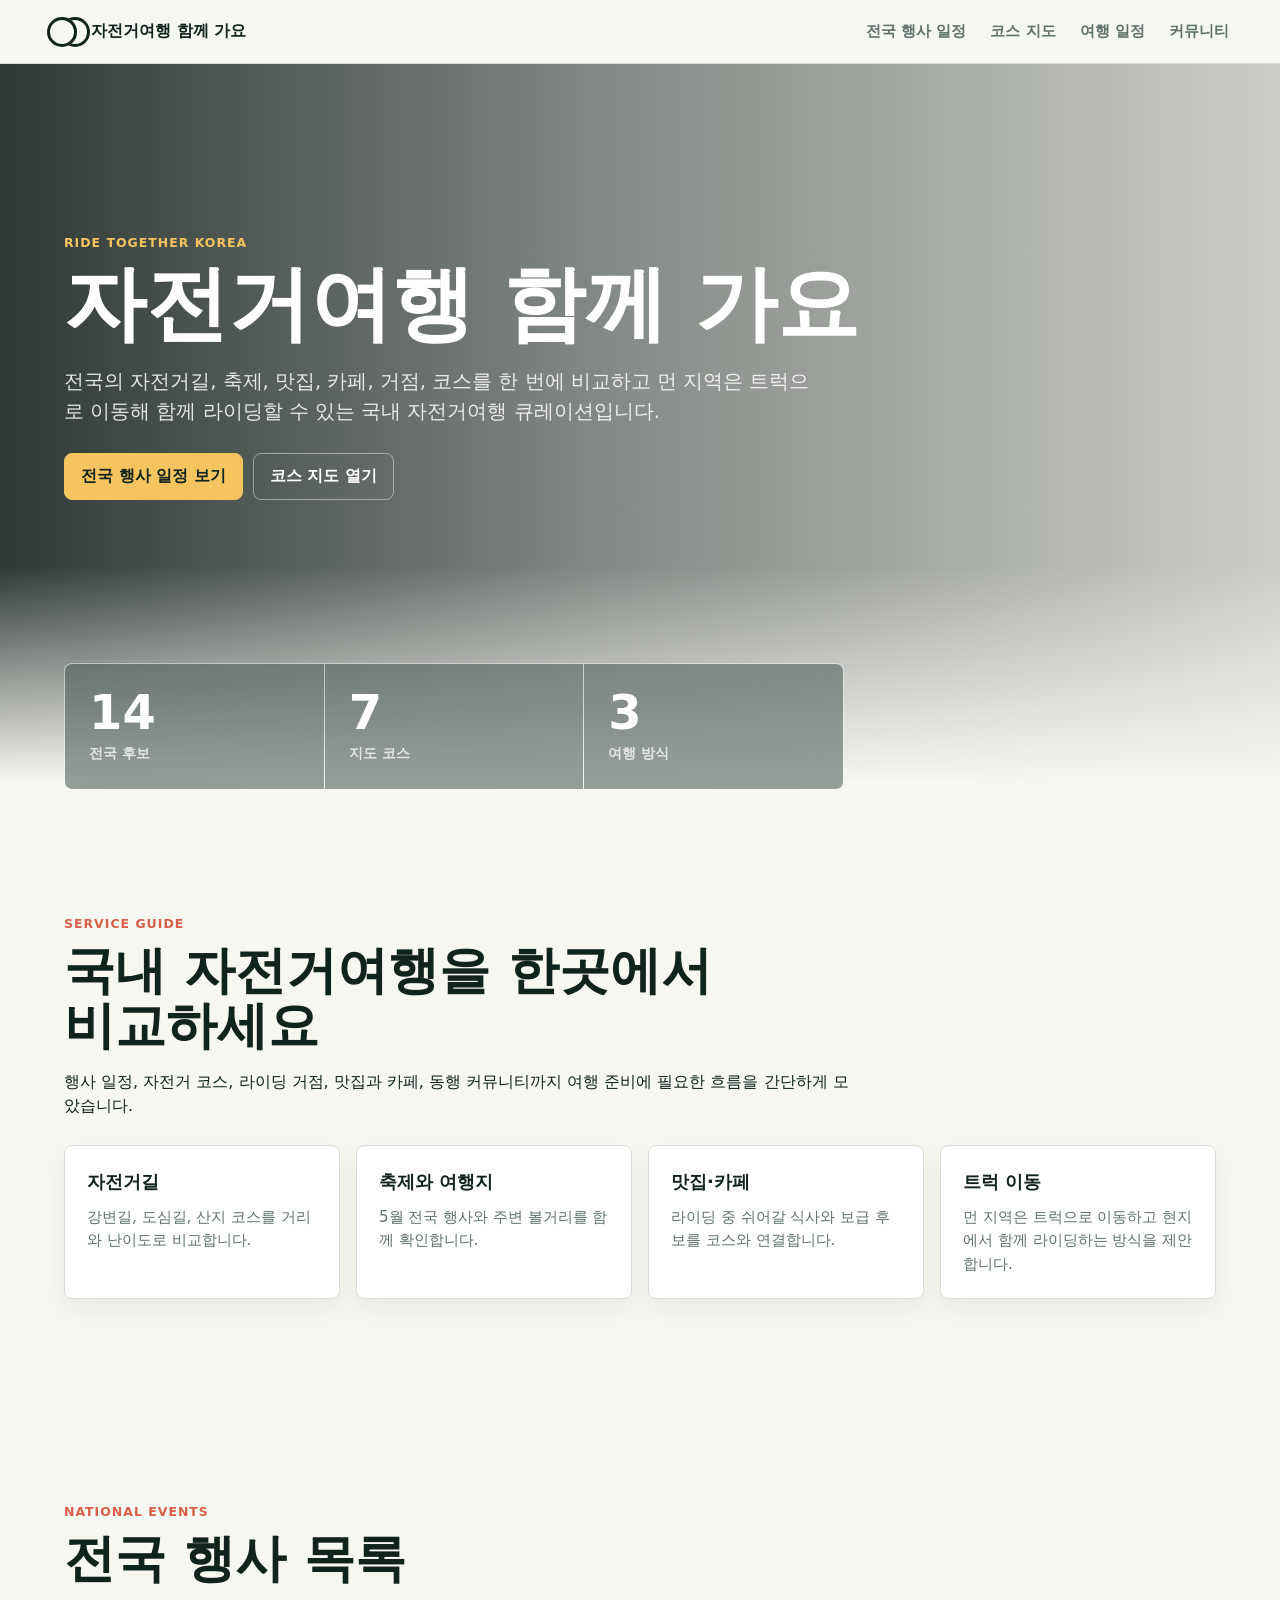
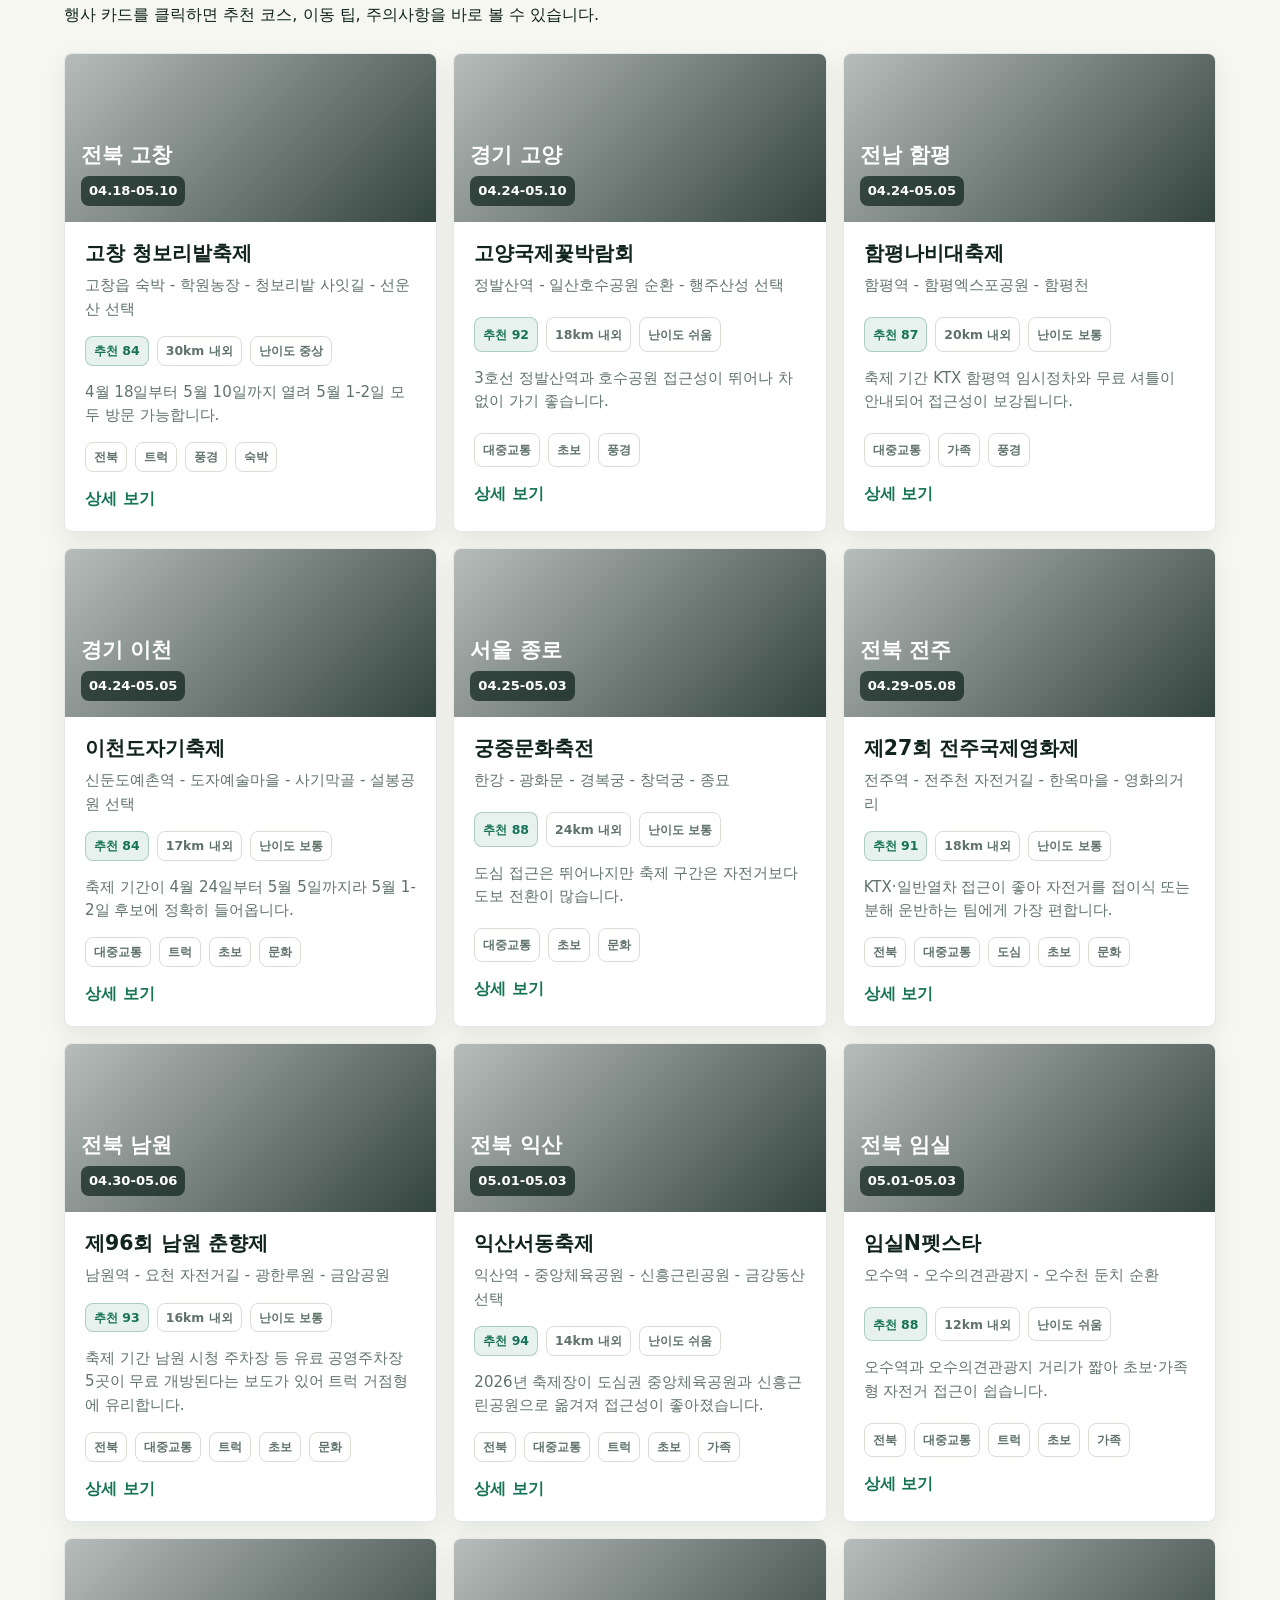
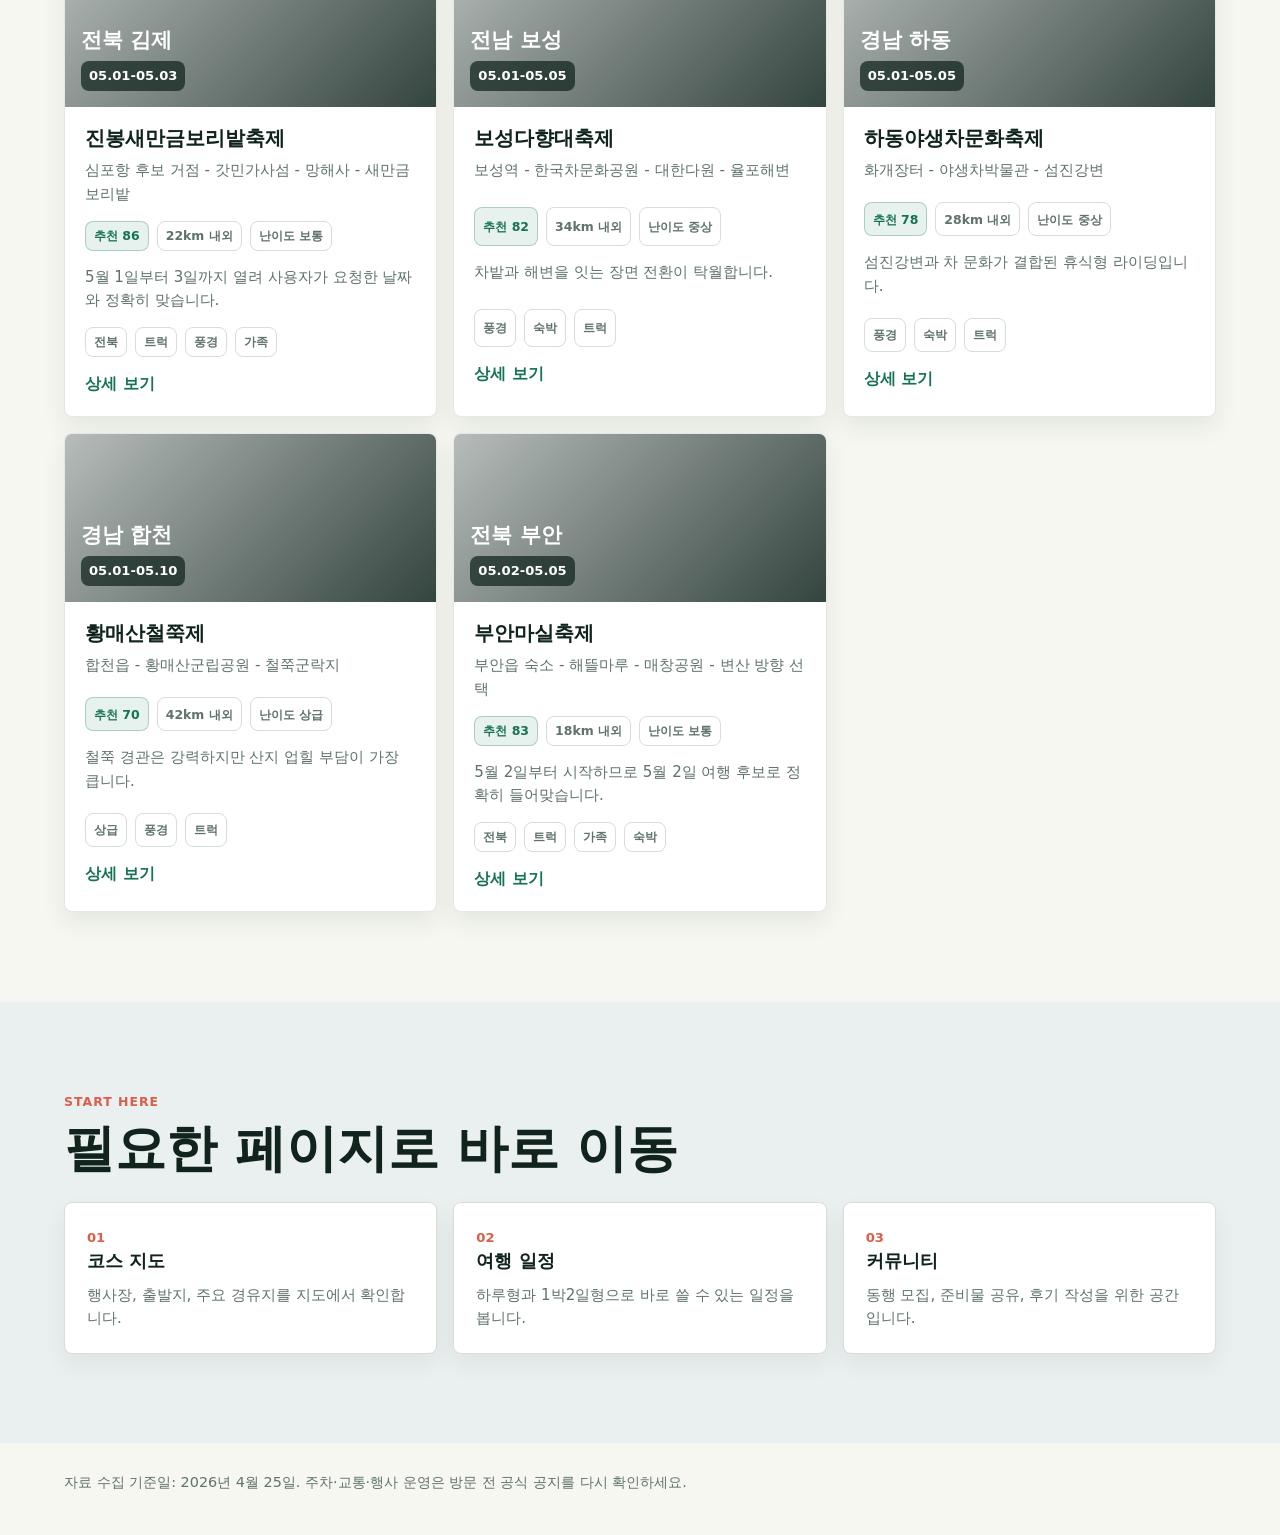
==== index.html @ ec74237a "V1.7" ====
<!doctype html>
<html lang="ko">
  <head>
    <meta charset="utf-8" />
    <meta name="viewport" content="width=device-width, initial-scale=1" />
    <title>자전거여행 함께 가요</title>
    <meta
      name="description"
      content="전국의 자전거길, 축제, 맛집, 카페, 거점, 코스를 한 번에 비교하고 함께 라이딩하는 국내 자전거여행 큐레이션 홈페이지"
    />
    <link rel="stylesheet" href="styles.css" />
  </head>
  <body data-page="home">
    <header class="site-header">
      <a class="brand" href="index.html" aria-label="홈으로 이동">
        <span class="brand-mark" aria-hidden="true"></span>
        <span>자전거여행 함께 가요</span>
      </a>
      <nav aria-label="주요 페이지">
        <a href="festivals.html">전국 행사 일정</a>
        <a href="maps.html">코스 지도</a>
        <a href="itineraries.html">여행 일정</a>
        <a href="community.html">커뮤니티</a>
      </nav>
    </header>

    <main>
      <section class="hero">
        <div class="hero-media" aria-hidden="true"></div>
        <div class="hero-copy">
          <p class="eyebrow">Ride Together Korea</p>
          <h1>자전거여행 함께 가요</h1>
          <p>
            전국의 자전거길, 축제, 맛집, 카페, 거점, 코스를 한 번에 비교하고
            먼 지역은 트럭으로 이동해 함께 라이딩할 수 있는 국내 자전거여행 큐레이션입니다.
          </p>
          <div class="hero-actions">
            <a class="button primary" href="festivals.html">전국 행사 일정 보기</a>
            <a class="button" href="maps.html">코스 지도 열기</a>
          </div>
        </div>
        <div class="hero-panel" aria-label="핵심 요약">
          <div>
            <strong>14</strong>
            <span>전국 후보</span>
          </div>
          <div>
            <strong>7</strong>
            <span>지도 코스</span>
          </div>
          <div>
            <strong>3</strong>
            <span>여행 방식</span>
          </div>
        </div>
      </section>

      <section>
        <div class="section-head">
          <p class="eyebrow">Service Guide</p>
          <h2>국내 자전거여행을 한곳에서 비교하세요</h2>
          <p>행사 일정, 자전거 코스, 라이딩 거점, 맛집과 카페, 동행 커뮤니티까지 여행 준비에 필요한 흐름을 간단하게 모았습니다.</p>
        </div>
        <div class="service-grid">
          <article><strong>자전거길</strong><p>강변길, 도심길, 산지 코스를 거리와 난이도로 비교합니다.</p></article>
          <article><strong>축제와 여행지</strong><p>5월 전국 행사와 주변 볼거리를 함께 확인합니다.</p></article>
          <article><strong>맛집·카페</strong><p>라이딩 중 쉬어갈 식사와 보급 후보를 코스와 연결합니다.</p></article>
          <article><strong>트럭 이동</strong><p>먼 지역은 트럭으로 이동하고 현지에서 함께 라이딩하는 방식을 제안합니다.</p></article>
        </div>
      </section>

      <section>
        <div class="section-head">
          <p class="eyebrow">National Events</p>
          <h2>전국 행사 목록</h2>
          <p>행사 카드를 클릭하면 추천 코스, 이동 팁, 주의사항을 바로 볼 수 있습니다.</p>
        </div>
        <div class="route-grid simple" id="homeSchedule"></div>
      </section>

      <section class="home-band">
        <div class="section-head">
          <p class="eyebrow">Start Here</p>
          <h2>필요한 페이지로 바로 이동</h2>
        </div>
        <div class="intro-grid simple">
          <a class="feature-link" href="maps.html">
            <span>01</span>
            <strong>코스 지도</strong>
            <p>행사장, 출발지, 주요 경유지를 지도에서 확인합니다.</p>
          </a>
          <a class="feature-link" href="itineraries.html">
            <span>02</span>
            <strong>여행 일정</strong>
            <p>하루형과 1박2일형으로 바로 쓸 수 있는 일정을 봅니다.</p>
          </a>
          <a class="feature-link" href="community.html">
            <span>03</span>
            <strong>커뮤니티</strong>
            <p>동행 모집, 준비물 공유, 후기 작성을 위한 공간입니다.</p>
          </a>
        </div>
      </section>
    </main>

    <footer class="site-footer">
      <p>자료 수집 기준일: 2026년 4월 25일. 주차·교통·행사 운영은 방문 전 공식 공지를 다시 확인하세요.</p>
    </footer>
    <script src="script.js" defer></script>
  </body>
</html>
---- styles.css ----
:root {
  --ink: #10231c;
  --muted: #60736b;
  --paper: #f6f7f1;
  --surface: #fff;
  --line: #d9ded4;
  --green: #167355;
  --blue: #1d6f96;
  --coral: #d95f4a;
  --gold: #d6a329;
  --violet: #6554a4;
  --shadow: 0 18px 45px rgba(16, 35, 28, 0.13);
}

* {
  box-sizing: border-box;
}

html {
  scroll-behavior: smooth;
}

body {
  margin: 0;
  background: var(--paper);
  color: var(--ink);
  font-family: "Pretendard", "Noto Sans KR", system-ui, -apple-system, BlinkMacSystemFont, "Segoe UI", sans-serif;
  line-height: 1.55;
}

a {
  color: inherit;
}

button,
select {
  font: inherit;
}

.site-header {
  position: sticky;
  top: 0;
  z-index: 20;
  display: flex;
  align-items: center;
  justify-content: space-between;
  gap: 24px;
  min-height: 64px;
  padding: 12px clamp(18px, 4vw, 56px);
  background: rgba(246, 247, 241, 0.9);
  border-bottom: 1px solid rgba(16, 35, 28, 0.1);
  backdrop-filter: blur(18px);
}

.brand {
  display: inline-flex;
  align-items: center;
  gap: 10px;
  color: var(--ink);
  font-weight: 900;
  text-decoration: none;
  white-space: nowrap;
}

.brand-mark {
  width: 30px;
  height: 30px;
  border: 3px solid var(--ink);
  border-radius: 50%;
  box-shadow: 13px 0 0 -3px var(--paper), 13px 0 0 0 var(--ink);
  transform: translateX(-4px);
}

.site-header nav {
  display: flex;
  flex-wrap: wrap;
  align-items: center;
  justify-content: flex-end;
  gap: clamp(10px, 2vw, 24px);
  color: var(--muted);
  font-size: 0.94rem;
  font-weight: 800;
}

.site-header nav a {
  text-decoration: none;
}

.site-header nav a:hover,
.site-header nav a[aria-current="page"] {
  color: var(--green);
}

section {
  padding: clamp(44px, 7vw, 90px) clamp(18px, 5vw, 72px);
}

.hero {
  position: relative;
  min-height: min(760px, 92vh);
  display: grid;
  align-items: end;
  grid-template-columns: minmax(0, 1fr);
  padding: 96px clamp(18px, 5vw, 72px) 34px;
  overflow: hidden;
  isolation: isolate;
}

.hero-media {
  position: absolute;
  inset: 0;
  z-index: -2;
  background:
    linear-gradient(90deg, rgba(9, 20, 16, 0.84), rgba(9, 20, 16, 0.48) 48%, rgba(9, 20, 16, 0.18)),
    url("https://commons.wikimedia.org/wiki/Special:FilePath/Han%20river%20bike%20path%20-%20panoramio.jpg") center / cover;
}

.hero::after {
  content: "";
  position: absolute;
  left: 0;
  right: 0;
  bottom: 0;
  height: 34%;
  z-index: -1;
  background: linear-gradient(180deg, rgba(246, 247, 241, 0), var(--paper) 84%);
}

.hero-copy {
  max-width: 900px;
  color: #fff;
  padding-bottom: clamp(60px, 10vh, 120px);
}

.eyebrow {
  margin: 0 0 10px;
  color: var(--coral);
  font-size: 0.78rem;
  font-weight: 900;
  letter-spacing: 0.08em;
  text-transform: uppercase;
}

.hero .eyebrow {
  color: #f6c45f;
}

h1,
h2,
h3,
p {
  overflow-wrap: anywhere;
}

h1,
h2,
h3 {
  word-break: keep-all;
}

h1 {
  max-width: 920px;
  margin: 0;
  font-size: clamp(2.45rem, 6.4vw, 6.4rem);
  line-height: 1;
  letter-spacing: 0;
}

.hero-copy p:last-of-type,
.page-hero p {
  max-width: 760px;
  margin: 22px 0 0;
  color: rgba(255, 255, 255, 0.86);
  font-size: clamp(1rem, 2vw, 1.22rem);
}

.hero-actions {
  display: flex;
  flex-wrap: wrap;
  gap: 10px;
  margin-top: 26px;
}

.button {
  display: inline-flex;
  align-items: center;
  min-height: 44px;
  border: 1px solid rgba(255, 255, 255, 0.45);
  border-radius: 8px;
  padding: 10px 16px;
  color: #fff;
  font-weight: 900;
  text-decoration: none;
}

.button.primary {
  border-color: #f6c45f;
  background: #f6c45f;
  color: var(--ink);
}

.button.dark {
  border-color: var(--ink);
  background: var(--ink);
  color: #fff;
}

.hero-panel {
  display: grid;
  grid-template-columns: repeat(3, minmax(0, 1fr));
  gap: 1px;
  max-width: 780px;
  background: rgba(255, 255, 255, 0.24);
  border: 1px solid rgba(255, 255, 255, 0.24);
  border-radius: 8px;
  color: #fff;
  overflow: hidden;
  backdrop-filter: blur(16px);
}

.hero-panel div {
  padding: clamp(14px, 3vw, 24px);
  background: rgba(16, 35, 28, 0.42);
}

.hero-panel strong,
.hero-panel span {
  display: block;
}

.hero-panel strong {
  font-size: clamp(1.8rem, 4vw, 3rem);
  line-height: 1;
}

.hero-panel span {
  margin-top: 7px;
  color: rgba(255, 255, 255, 0.76);
  font-size: 0.88rem;
  font-weight: 800;
}

.page-hero {
  min-height: 430px;
  display: grid;
  align-content: end;
  background:
    linear-gradient(90deg, rgba(16, 35, 28, 0.92), rgba(16, 35, 28, 0.62)),
    var(--page-hero-image, url("https://kfescdn.visitkorea.or.kr/kfes/upload/contents/db/4039186_image2_1.jpg")) center / cover;
  color: #fff;
}

.page-hero.compact {
  min-height: 360px;
}

.page-hero.jeonbuk-hero {
  background:
    linear-gradient(90deg, rgba(16, 35, 28, 0.92), rgba(16, 35, 28, 0.55)),
    url("https://kfescdn.visitkorea.or.kr/kfes/upload/contents/db/4058409_image2_1.png") center / cover;
}

body[data-page="festivals"] {
  --page-hero-image: url("https://kfescdn.visitkorea.or.kr/kfes/upload/contents/db/4041273_image2_1.jpg");
}

body[data-page="maps"] {
  --page-hero-image: url("https://commons.wikimedia.org/wiki/Special:FilePath/Han%20river%20bike%20path%20-%20panoramio.jpg");
}

body[data-page="itineraries"] {
  --page-hero-image: url("https://kfescdn.visitkorea.or.kr/kfes/upload/contents/db/4058409_image2_1.png");
}

body[data-page="community"] {
  --page-hero-image: url("https://kfescdn.visitkorea.or.kr/kfes/upload/contents/db/4056068_image2_1.jpg");
}

.page-hero .eyebrow {
  color: #f6c45f;
}

.section-head {
  max-width: 800px;
  margin-bottom: 26px;
}

.section-head h2 {
  margin: 0;
  font-size: clamp(1.75rem, 4vw, 3.2rem);
  line-height: 1.08;
}

.intro-grid,
.scenario-grid,
.service-grid,
.route-grid,
.cluster-grid,
.method-grid,
.flow-grid,
.plan-grid,
.source-list {
  display: grid;
  gap: 16px;
}

.intro-grid {
  grid-template-columns: repeat(4, minmax(0, 1fr));
}

.intro-grid.simple {
  grid-template-columns: repeat(3, minmax(0, 1fr));
}

.feature-link,
.scenario-grid article,
.cluster-card,
.method-grid article,
.flow-grid article,
.plan-card,
.source-list a {
  min-height: 150px;
  padding: 22px;
  border: 1px solid var(--line);
  border-radius: 8px;
  background: var(--surface);
  color: inherit;
  text-decoration: none;
  box-shadow: 0 10px 24px rgba(16, 35, 28, 0.06);
}

.feature-link:hover,
.source-list a:hover {
  border-color: var(--green);
  box-shadow: 0 14px 30px rgba(22, 115, 85, 0.14);
}

.feature-link span,
.insight-strip span {
  color: var(--coral);
  font-size: 0.82rem;
  font-weight: 900;
}

.feature-link strong,
.scenario-grid strong,
.cluster-card strong,
.method-grid strong,
.flow-grid strong,
.plan-card h3,
.source-list strong {
  display: block;
  font-size: 1.14rem;
  line-height: 1.2;
}

.feature-link p,
.scenario-grid p,
.cluster-card p,
.method-grid p,
.flow-grid p,
.source-list span {
  margin: 12px 0 0;
  color: var(--muted);
  font-size: 0.94rem;
}

.home-band,
.map-band {
  background: #eaf0ef;
}

.scenario-grid {
  grid-template-columns: repeat(3, minmax(0, 1fr));
}

.service-grid {
  grid-template-columns: repeat(4, minmax(0, 1fr));
  margin-bottom: 24px;
}

.service-grid article {
  min-height: 142px;
  padding: 22px;
  border: 1px solid var(--line);
  border-radius: 8px;
  background: var(--surface);
  box-shadow: 0 10px 24px rgba(16, 35, 28, 0.06);
}

.service-grid strong {
  display: block;
  font-size: 1.12rem;
}

.service-grid p {
  margin: 10px 0 0;
  color: var(--muted);
  font-size: 0.94rem;
}

.control-band {
  display: grid;
  grid-template-columns: minmax(240px, 0.8fr) minmax(0, 1.2fr);
  gap: 28px;
  align-items: end;
}

.controls {
  display: grid;
  gap: 18px;
  justify-items: end;
}

.chip-group {
  display: flex;
  flex-wrap: wrap;
  justify-content: flex-end;
  gap: 10px;
}

.chip {
  min-height: 40px;
  border: 1px solid var(--line);
  border-radius: 8px;
  background: var(--surface);
  color: var(--muted);
  padding: 8px 13px;
  cursor: pointer;
  font-weight: 900;
}

.chip.active {
  border-color: var(--ink);
  background: var(--ink);
  color: #fff;
}

.sort-control {
  display: inline-flex;
  align-items: center;
  gap: 10px;
  color: var(--muted);
  font-size: 0.9rem;
  font-weight: 900;
}

.sort-control select {
  min-height: 40px;
  border: 1px solid var(--line);
  border-radius: 8px;
  background: var(--surface);
  color: var(--ink);
  padding: 0 38px 0 12px;
}

.insight-strip {
  display: grid;
  grid-template-columns: repeat(3, minmax(0, 1fr));
  gap: 1px;
  padding-top: 0;
}

.insight-strip article {
  min-height: 180px;
  padding: clamp(20px, 3vw, 30px);
  background: var(--ink);
  color: #fff;
}

.insight-strip article:nth-child(2) {
  background: #194f72;
}

.insight-strip article:nth-child(3) {
  background: #854434;
}

.insight-strip strong {
  display: block;
  margin-top: 10px;
  font-size: 1.6rem;
  line-height: 1.1;
}

.insight-strip p {
  margin: 12px 0 0;
  color: rgba(255, 255, 255, 0.78);
}

.route-grid {
  grid-template-columns: repeat(3, minmax(0, 1fr));
}

.route-grid.simple {
  align-items: stretch;
}

.route-card {
  display: grid;
  grid-template-rows: 168px auto;
  min-height: 100%;
  background: var(--surface);
  border: 1px solid rgba(16, 35, 28, 0.1);
  border-radius: 8px;
  overflow: hidden;
  box-shadow: 0 10px 24px rgba(16, 35, 28, 0.08);
  color: inherit;
  text-decoration: none;
  transition: transform 160ms ease, box-shadow 160ms ease, border-color 160ms ease;
}

.route-card:hover {
  border-color: rgba(22, 115, 85, 0.45);
  box-shadow: 0 16px 34px rgba(16, 35, 28, 0.14);
  transform: translateY(-2px);
}

.card-visual {
  position: relative;
  display: grid;
  align-content: end;
  padding: 16px;
  color: #fff;
  background:
    linear-gradient(135deg, rgba(16, 35, 28, 0.3), rgba(16, 35, 28, 0.85)),
    var(--card-image, linear-gradient(135deg, var(--green), var(--blue))) center / cover;
}

.card-visual strong {
  font-size: 1.3rem;
  line-height: 1.08;
}

.card-visual span {
  width: fit-content;
  margin-top: 10px;
  padding: 5px 8px;
  border-radius: 8px;
  background: rgba(16, 35, 28, 0.72);
  font-size: 0.82rem;
  font-weight: 900;
}

.route-body {
  display: grid;
  gap: 15px;
  padding: 20px;
}

.route-title h3 {
  margin: 0;
  font-size: 1.28rem;
  line-height: 1.16;
}

.route-title p {
  margin: 8px 0 0;
  color: var(--muted);
  font-size: 0.95rem;
}

.route-summary {
  margin: 0;
  color: var(--muted);
  font-size: 0.94rem;
}

.card-cta {
  color: var(--green);
  font-weight: 900;
}

.meta-row,
.tag-row {
  display: flex;
  flex-wrap: wrap;
  gap: 8px;
}

.pill {
  display: inline-flex;
  align-items: center;
  min-height: 28px;
  border: 1px solid var(--line);
  border-radius: 8px;
  padding: 4px 8px;
  color: var(--muted);
  font-size: 0.78rem;
  font-weight: 900;
}

.pill.score {
  border-color: rgba(22, 115, 85, 0.28);
  background: rgba(22, 115, 85, 0.1);
  color: var(--green);
}

.route-points {
  display: grid;
  gap: 10px;
  margin: 0;
  padding: 0;
  list-style: none;
}

.route-points li {
  display: grid;
  grid-template-columns: 10px minmax(0, 1fr);
  gap: 10px;
  color: #33463d;
  font-size: 0.92rem;
}

.route-points li::before {
  content: "";
  width: 8px;
  height: 8px;
  margin-top: 8px;
  border-radius: 50%;
  background: var(--coral);
}

.score-bars {
  display: grid;
  gap: 9px;
}

.score-line {
  display: grid;
  grid-template-columns: 72px minmax(0, 1fr) 30px;
  align-items: center;
  gap: 10px;
  color: var(--muted);
  font-size: 0.82rem;
  font-weight: 900;
}

.bar {
  height: 8px;
  border-radius: 8px;
  background: #e7e9df;
  overflow: hidden;
}

.bar span {
  display: block;
  width: var(--value);
  height: 100%;
  background: var(--bar-color, var(--green));
}

.table-wrap {
  overflow-x: auto;
  border: 1px solid var(--line);
  border-radius: 8px;
  background: var(--surface);
  box-shadow: var(--shadow);
}

table {
  width: 100%;
  min-width: 980px;
  border-collapse: collapse;
}

th,
td {
  padding: 16px;
  border-bottom: 1px solid var(--line);
  text-align: left;
  vertical-align: top;
}

th {
  background: #edf1e9;
  color: var(--muted);
  font-size: 0.78rem;
  text-transform: uppercase;
}

td strong {
  display: block;
  line-height: 1.25;
}

tbody tr:last-child td {
  border-bottom: 0;
}

.rank {
  display: inline-flex;
  align-items: center;
  justify-content: center;
  min-width: 42px;
  min-height: 32px;
  border-radius: 8px;
  background: var(--ink);
  color: #fff;
  font-weight: 900;
}

.cluster-grid {
  grid-template-columns: repeat(3, minmax(0, 1fr));
}

.method-grid {
  grid-template-columns: repeat(4, minmax(0, 1fr));
}

.method-grid.large {
  grid-template-columns: repeat(4, minmax(0, 1fr));
}

.method-grid article {
  min-height: 230px;
}

.method-grid .method-num {
  display: inline-flex;
  align-items: center;
  justify-content: center;
  width: 36px;
  height: 36px;
  margin-bottom: 16px;
  border-radius: 50%;
  background: var(--ink);
  color: #fff;
  font-weight: 900;
}

.flow-grid {
  grid-template-columns: repeat(4, minmax(0, 1fr));
}

.plan-grid {
  grid-template-columns: repeat(3, minmax(0, 1fr));
}

.timeline {
  display: grid;
  gap: 12px;
  margin: 16px 0 0;
  padding: 0;
  list-style: none;
}

.timeline li {
  display: grid;
  grid-template-columns: 68px minmax(0, 1fr);
  gap: 12px;
}

.timeline time {
  color: var(--coral);
  font-weight: 900;
}

.timeline p {
  margin: 0;
  color: var(--muted);
}

.source-list {
  grid-template-columns: repeat(3, minmax(0, 1fr));
}

.map-layout {
  display: grid;
  grid-template-columns: minmax(260px, 360px) minmax(0, 1fr);
  gap: 24px;
  align-items: start;
}

.map-sidebar,
.map-stage {
  border: 1px solid var(--line);
  border-radius: 8px;
  background: var(--surface);
  box-shadow: var(--shadow);
}

.map-sidebar {
  display: grid;
  gap: 18px;
  padding: 22px;
}

.sort-control.full {
  width: 100%;
}

.sort-control.full select {
  width: 100%;
}

.map-note p,
.map-status {
  margin: 0;
  color: var(--muted);
  line-height: 1.65;
}

.map-note {
  display: grid;
  gap: 8px;
  padding: 16px;
  border-radius: 8px;
  background: #edf1e9;
}

.map-note strong {
  color: var(--coral);
  font-weight: 900;
}

.map-stage {
  overflow: hidden;
}

.kakao-map-canvas {
  position: relative;
  min-height: 520px;
  background:
    linear-gradient(135deg, rgba(18, 46, 37, 0.78), rgba(29, 111, 150, 0.56)),
    radial-gradient(circle at 20% 20%, #d6a329 0 8px, transparent 9px),
    linear-gradient(90deg, rgba(255, 255, 255, 0.18) 1px, transparent 1px),
    linear-gradient(rgba(255, 255, 255, 0.18) 1px, transparent 1px),
    #183b31;
  background-size: auto, auto, 64px 64px, 64px 64px, auto;
}

.map-placeholder {
  position: absolute;
  inset: 0;
  display: grid;
  place-content: center;
  gap: 10px;
  padding: 28px;
  color: #fff;
  text-align: center;
}

.map-placeholder strong {
  font-size: clamp(1.35rem, 3vw, 2rem);
}

.map-placeholder span {
  color: rgba(255, 255, 255, 0.78);
}

.map-status {
  padding: 16px 20px 0;
}

.map-stops {
  display: grid;
  grid-template-columns: repeat(4, minmax(0, 1fr));
  gap: 12px;
  padding: 18px 20px 20px;
}

.map-stops article {
  display: grid;
  gap: 6px;
  min-height: 116px;
  padding: 16px;
  border: 1px solid var(--line);
  border-radius: 8px;
  background: #fbfcf7;
}

.map-stops article:first-child {
  grid-column: span 2;
  background: var(--ink);
  color: #fff;
}

.map-stops span {
  display: inline-flex;
  align-items: center;
  justify-content: center;
  width: 28px;
  height: 28px;
  border-radius: 50%;
  background: var(--coral);
  color: #fff;
  font-weight: 900;
}

.map-stops strong {
  line-height: 1.25;
}

.map-stops p {
  margin: 0;
  color: var(--muted);
  font-size: 0.92rem;
}

.map-stops article:first-child p {
  color: rgba(255, 255, 255, 0.75);
}

.map-stops .poi-card {
  border-width: 2px;
}

.map-stops .poi-card.view {
  border-color: #1d6f96;
}

.map-stops .poi-card.cafe {
  border-color: #d6a329;
}

.map-stops .poi-card.food {
  border-color: #d95f4a;
}

.poi-card a {
  color: var(--green);
  font-weight: 900;
  text-decoration: none;
}

.map-route-list {
  display: grid;
  grid-template-columns: repeat(4, minmax(0, 1fr));
  gap: 12px;
}

.map-route-list button {
  display: grid;
  gap: 8px;
  min-height: 120px;
  padding: 18px;
  border: 1px solid var(--line);
  border-radius: 8px;
  background: var(--surface);
  box-shadow: var(--shadow);
  color: var(--ink);
  text-align: left;
  cursor: pointer;
}

.map-route-list button.active,
.map-route-list button:hover {
  border-color: var(--green);
  background: #edf7ef;
}

.map-route-list strong {
  font-size: 1.05rem;
}

.map-route-list span {
  color: var(--muted);
  line-height: 1.5;
}

.map-info {
  padding: 6px 9px;
  color: #122e25;
  font-weight: 900;
  white-space: nowrap;
}

.map-poi-info {
  display: grid;
  gap: 2px;
  border: 1px solid rgba(18, 46, 37, 0.18);
  border-radius: 8px;
  background: rgba(255, 255, 255, 0.95);
  box-shadow: 0 10px 22px rgba(18, 46, 37, 0.18);
}

.map-poi-info span {
  color: #53665d;
  font-size: 0.78rem;
}

.poi-marker {
  display: inline-flex;
  align-items: center;
  justify-content: center;
  width: 34px;
  height: 34px;
  border: 2px solid #fff;
  border-radius: 50%;
  box-shadow: 0 8px 18px rgba(18, 46, 37, 0.28);
  color: #fff;
  font-size: 0.78rem;
  font-weight: 900;
  text-decoration: none;
}

.poi-marker.view {
  background: #1d6f96;
}

.poi-marker.cafe {
  background: #d6a329;
}

.poi-marker.food {
  background: #d95f4a;
}

.detail-layout {
  display: grid;
  grid-template-columns: minmax(0, 1.4fr) minmax(280px, 0.6fr);
  gap: 22px;
  align-items: start;
}

.detail-main,
.detail-side,
.tip-grid,
.community-grid,
.post-list {
  display: grid;
  gap: 16px;
}

.detail-card,
.community-grid article,
.post-list article {
  padding: 22px;
  border: 1px solid var(--line);
  border-radius: 8px;
  background: var(--surface);
  box-shadow: 0 10px 24px rgba(16, 35, 28, 0.06);
}

.detail-card h2,
.community-grid strong,
.post-list strong {
  display: block;
  margin: 0;
  font-size: clamp(1.25rem, 2vw, 1.8rem);
  line-height: 1.15;
}

.detail-card p,
.community-grid p,
.post-list p {
  margin: 12px 0 0;
  color: var(--muted);
}

.info-list {
  display: grid;
  gap: 12px;
  margin: 18px 0 0;
}

.info-list div {
  display: grid;
  grid-template-columns: 88px minmax(0, 1fr);
  gap: 14px;
  padding-bottom: 12px;
  border-bottom: 1px solid var(--line);
}

.info-list div:last-child {
  border-bottom: 0;
  padding-bottom: 0;
}

.info-list dt {
  color: var(--muted);
  font-weight: 900;
}

.info-list dd {
  margin: 0;
}

.detail-points {
  margin-top: 18px;
}

.tip-grid {
  grid-template-columns: repeat(2, minmax(0, 1fr));
  margin-top: 18px;
}

.tip-grid article {
  padding: 16px;
  border-radius: 8px;
  background: #edf1e9;
}

.tip-grid strong {
  display: block;
}

.tip-grid p {
  margin: 8px 0 0;
}

.detail-actions {
  display: flex;
  flex-wrap: wrap;
  gap: 10px;
  margin-top: 18px;
}

.detail-side .button,
.map-sidebar .button {
  justify-content: center;
  border-color: var(--ink);
  background: var(--ink);
  color: #fff;
}

.source-link {
  display: inline-flex;
  margin-top: 16px;
  color: var(--green);
  font-weight: 900;
  text-decoration: none;
}

.community-grid {
  grid-template-columns: repeat(4, minmax(0, 1fr));
}

.post-list {
  grid-template-columns: repeat(3, minmax(0, 1fr));
}

.post-list span {
  color: var(--coral);
  font-size: 0.82rem;
  font-weight: 900;
}

.site-footer {
  padding: 28px clamp(18px, 5vw, 72px) 42px;
  color: var(--muted);
  font-size: 0.9rem;
}

.site-footer p {
  margin: 0;
}

@media (max-width: 1160px) {
  .intro-grid,
  .intro-grid.simple,
  .service-grid,
  .method-grid,
  .method-grid.large,
  .flow-grid,
  .plan-grid,
  .source-list,
  .map-stops,
  .map-route-list,
  .community-grid,
  .post-list {
    grid-template-columns: repeat(2, minmax(0, 1fr));
  }

  .route-grid {
    grid-template-columns: repeat(2, minmax(0, 1fr));
  }

  .map-layout {
    grid-template-columns: 1fr;
  }

  .detail-layout {
    grid-template-columns: 1fr;
  }
}

@media (max-width: 820px) {
  .site-header {
    align-items: flex-start;
    flex-direction: column;
  }

  .site-header nav {
    justify-content: flex-start;
  }

  .hero {
    min-height: 760px;
  }

  .hero-copy {
    padding-bottom: 44px;
  }

  .hero-panel,
  .intro-grid,
  .intro-grid.simple,
  .scenario-grid,
  .service-grid,
  .control-band,
  .insight-strip,
  .route-grid,
  .cluster-grid,
  .method-grid,
  .method-grid.large,
  .flow-grid,
  .plan-grid,
  .source-list,
  .map-stops,
  .map-route-list,
  .tip-grid,
  .community-grid,
  .post-list {
    grid-template-columns: 1fr;
  }

  .map-stops article:first-child {
    grid-column: auto;
  }

  .kakao-map-canvas {
    min-height: 420px;
  }

  .controls {
    justify-items: stretch;
  }

  .chip-group {
    justify-content: flex-start;
  }
}

@media (max-width: 540px) {
  .site-header nav {
    display: grid;
    width: 100%;
    grid-template-columns: repeat(2, minmax(0, 1fr));
    gap: 8px;
    font-size: 0.82rem;
  }

  .hero {
    min-height: 720px;
    padding-top: 78px;
  }

  h1 {
    font-size: clamp(2.05rem, 12vw, 3.1rem);
    line-height: 1.05;
  }

  .hero-copy p:last-of-type,
  .page-hero p {
    font-size: 1rem;
  }

  .timeline li {
    grid-template-columns: 54px minmax(0, 1fr);
  }

}
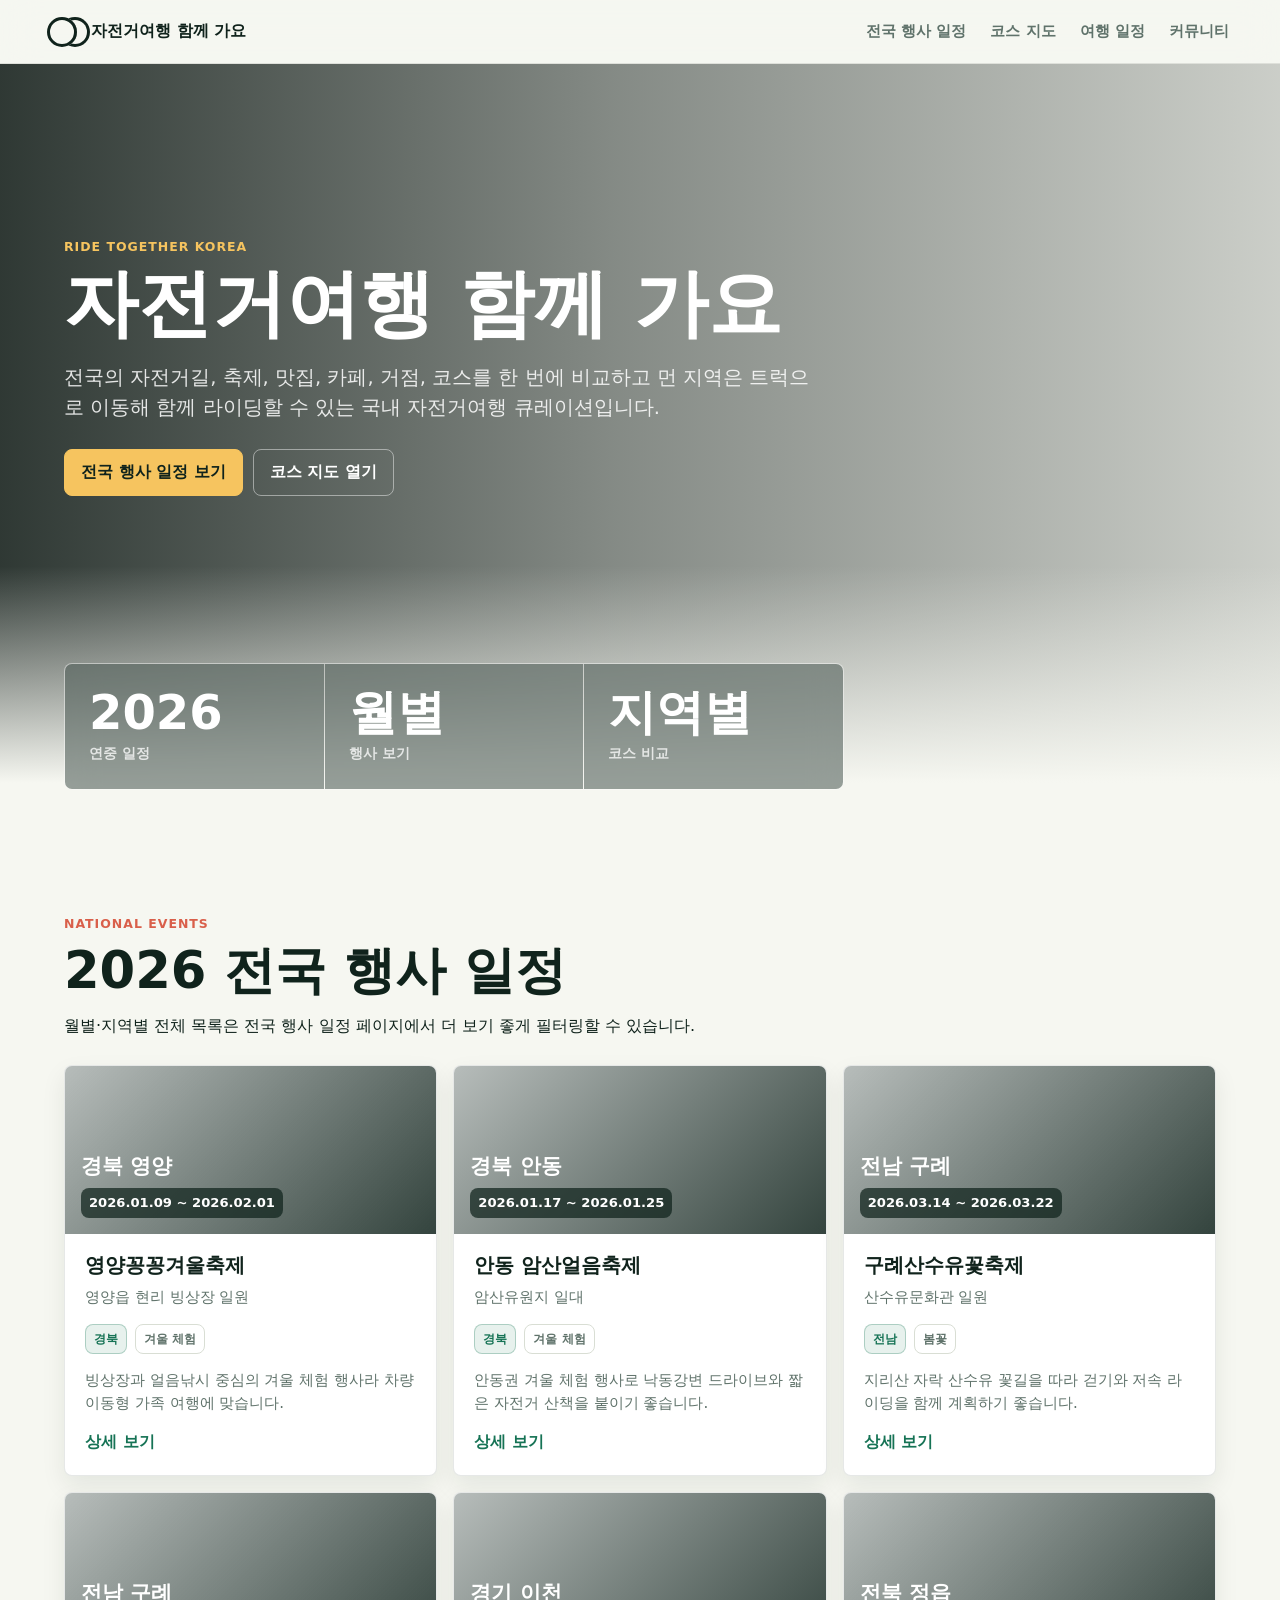
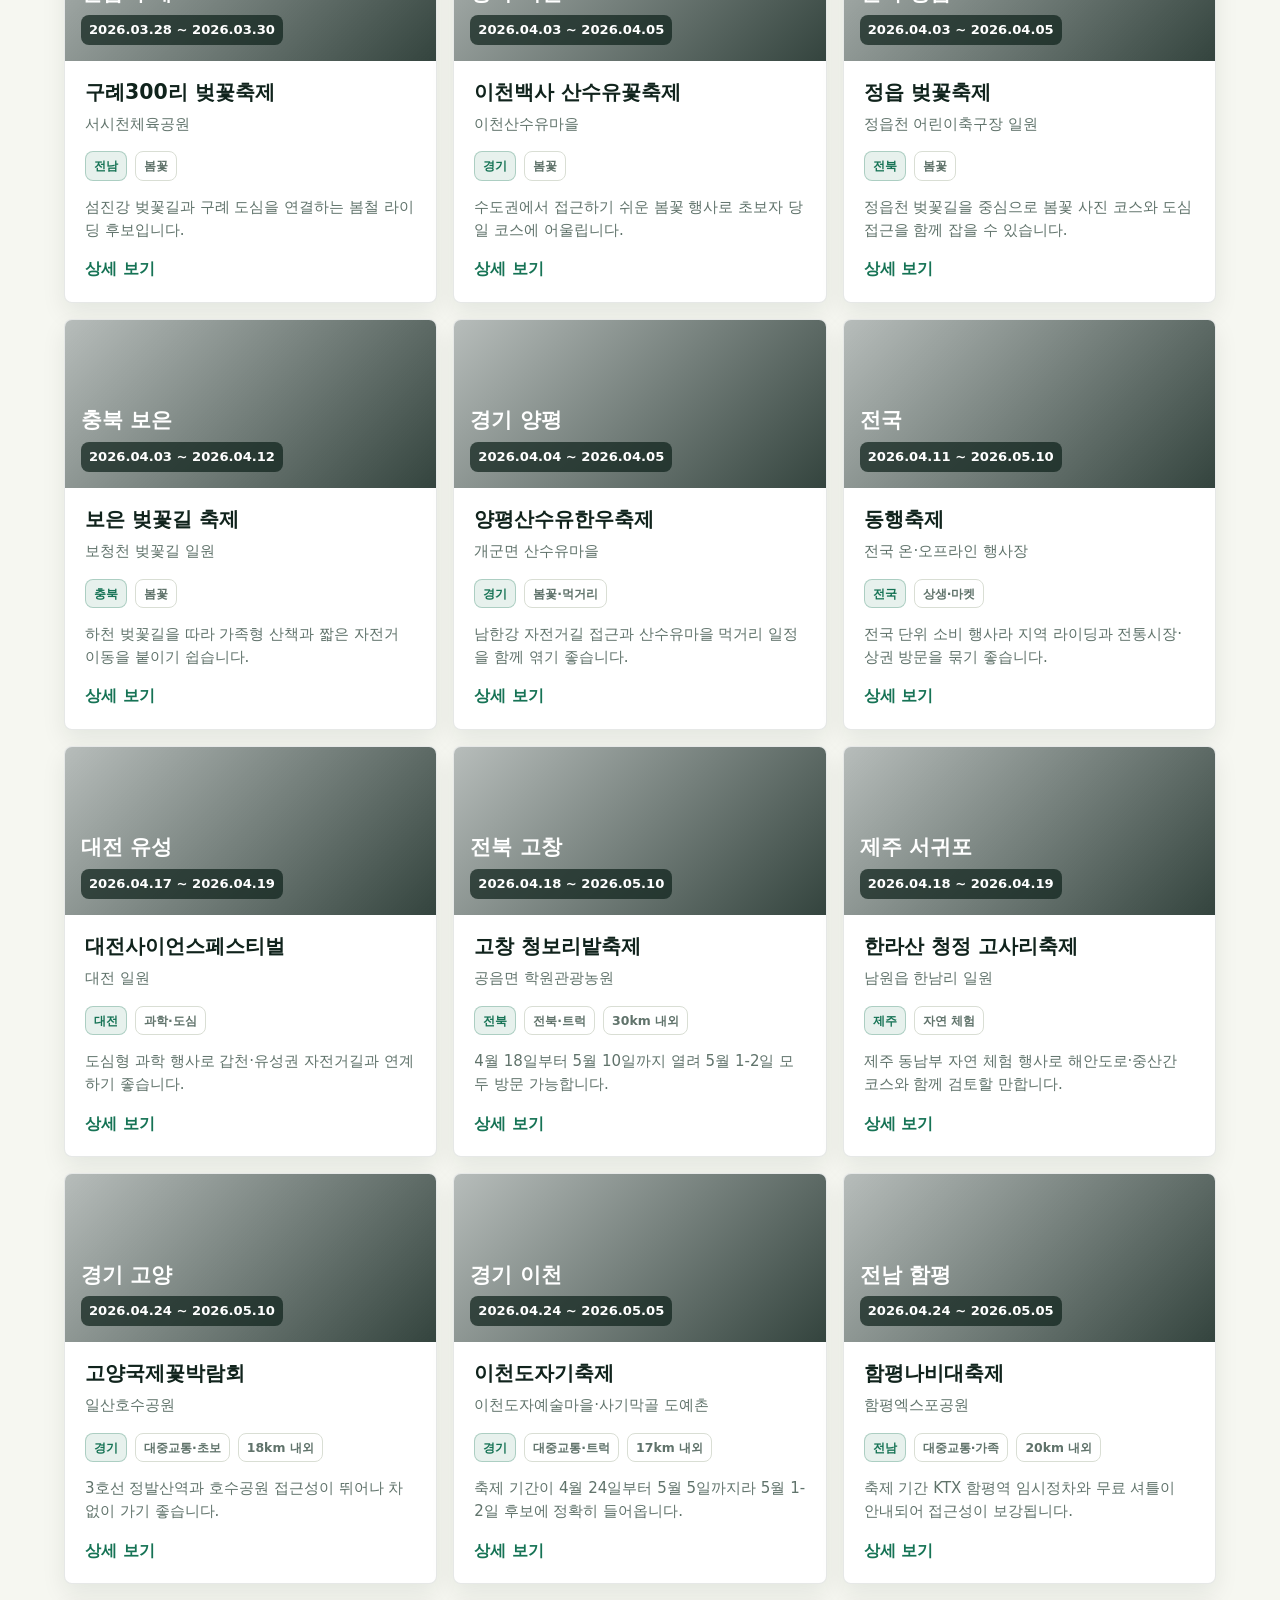
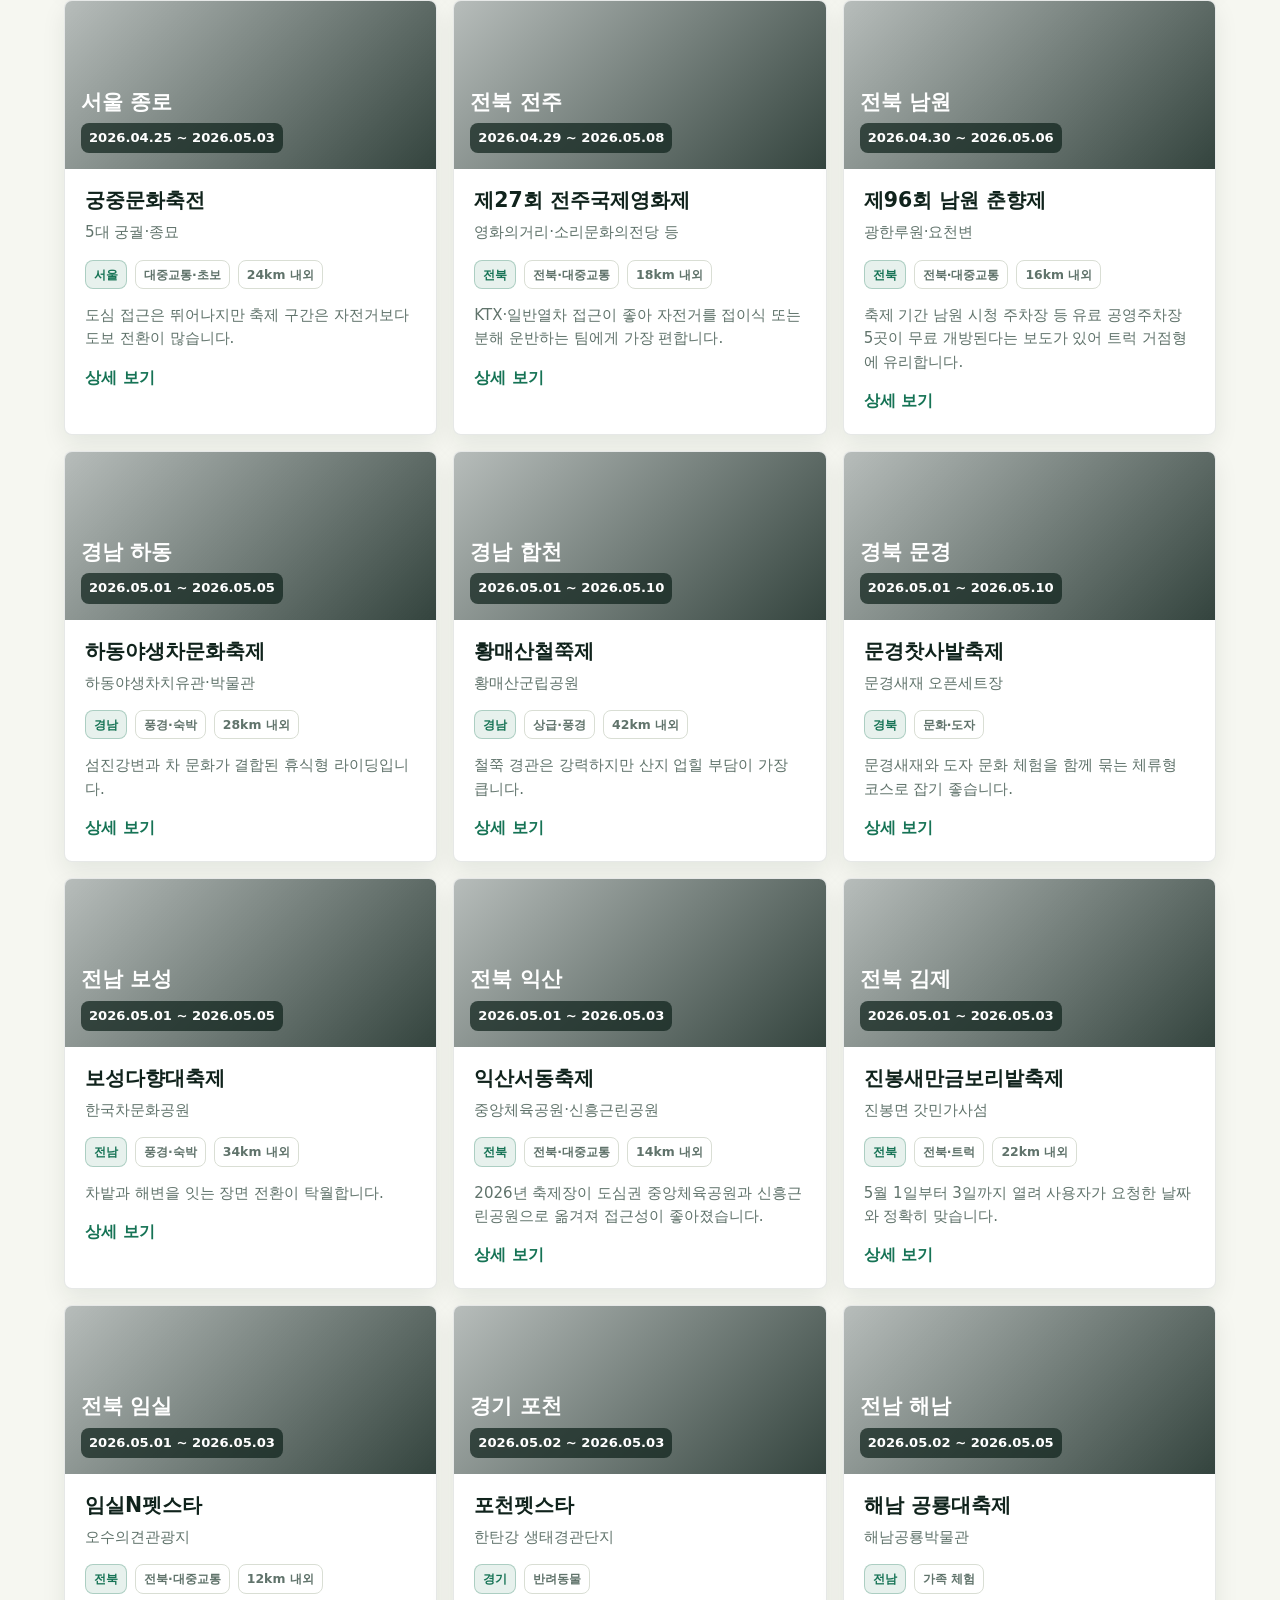
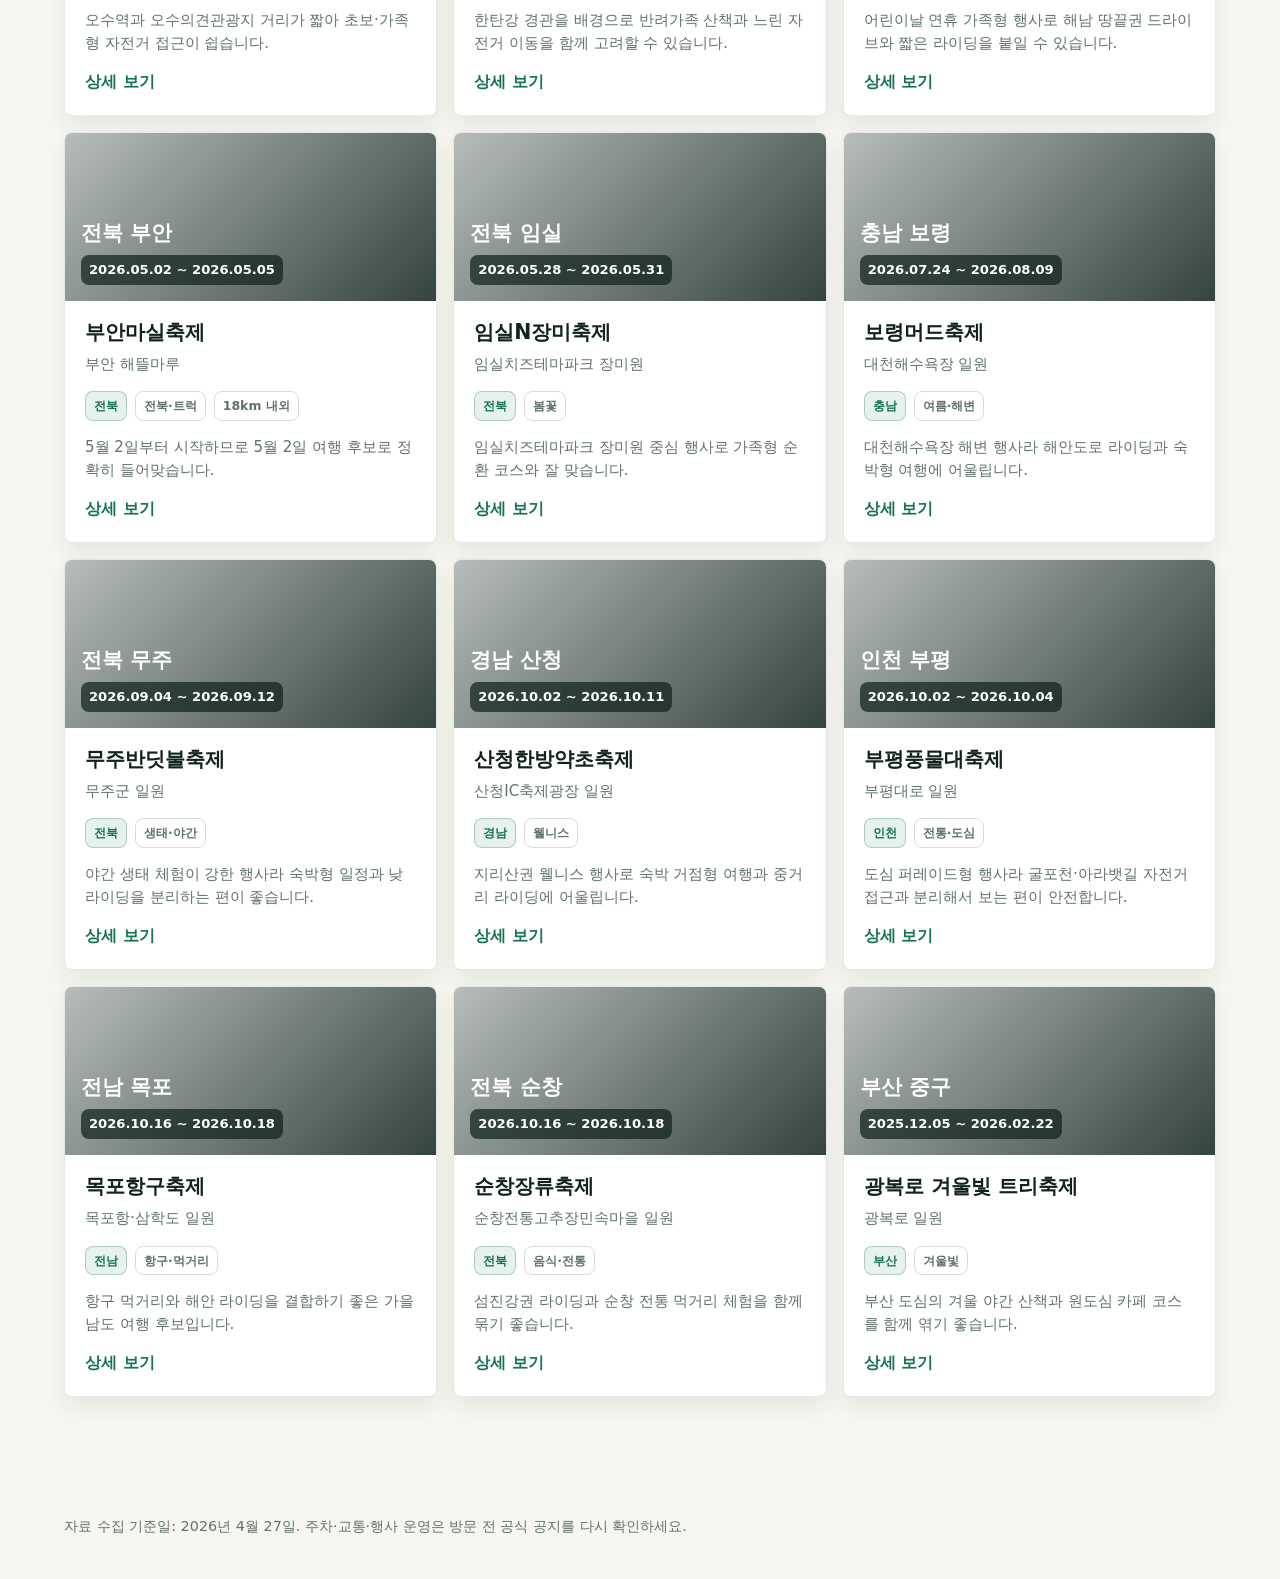
==== commit 528e731a: "V1.8" ====
--- a/index.html
+++ b/index.html
@@ -41,70 +41,32 @@
         </div>
         <div class="hero-panel" aria-label="핵심 요약">
           <div>
-            <strong>14</strong>
-            <span>전국 후보</span>
+            <strong>2026</strong>
+            <span>연중 일정</span>
           </div>
           <div>
-            <strong>7</strong>
-            <span>지도 코스</span>
+            <strong>월별</strong>
+            <span>행사 보기</span>
           </div>
           <div>
-            <strong>3</strong>
-            <span>여행 방식</span>
+            <strong>지역별</strong>
+            <span>코스 비교</span>
           </div>
         </div>
       </section>
 
       <section>
         <div class="section-head">
-          <p class="eyebrow">Service Guide</p>
-          <h2>국내 자전거여행을 한곳에서 비교하세요</h2>
-          <p>행사 일정, 자전거 코스, 라이딩 거점, 맛집과 카페, 동행 커뮤니티까지 여행 준비에 필요한 흐름을 간단하게 모았습니다.</p>
-        </div>
-        <div class="service-grid">
-          <article><strong>자전거길</strong><p>강변길, 도심길, 산지 코스를 거리와 난이도로 비교합니다.</p></article>
-          <article><strong>축제와 여행지</strong><p>5월 전국 행사와 주변 볼거리를 함께 확인합니다.</p></article>
-          <article><strong>맛집·카페</strong><p>라이딩 중 쉬어갈 식사와 보급 후보를 코스와 연결합니다.</p></article>
-          <article><strong>트럭 이동</strong><p>먼 지역은 트럭으로 이동하고 현지에서 함께 라이딩하는 방식을 제안합니다.</p></article>
-        </div>
-      </section>
-
-      <section>
-        <div class="section-head">
           <p class="eyebrow">National Events</p>
-          <h2>전국 행사 목록</h2>
-          <p>행사 카드를 클릭하면 추천 코스, 이동 팁, 주의사항을 바로 볼 수 있습니다.</p>
+          <h2>2026 전국 행사 일정</h2>
+          <p>월별·지역별 전체 목록은 전국 행사 일정 페이지에서 더 보기 좋게 필터링할 수 있습니다.</p>
         </div>
         <div class="route-grid simple" id="homeSchedule"></div>
-      </section>
-
-      <section class="home-band">
-        <div class="section-head">
-          <p class="eyebrow">Start Here</p>
-          <h2>필요한 페이지로 바로 이동</h2>
-        </div>
-        <div class="intro-grid simple">
-          <a class="feature-link" href="maps.html">
-            <span>01</span>
-            <strong>코스 지도</strong>
-            <p>행사장, 출발지, 주요 경유지를 지도에서 확인합니다.</p>
-          </a>
-          <a class="feature-link" href="itineraries.html">
-            <span>02</span>
-            <strong>여행 일정</strong>
-            <p>하루형과 1박2일형으로 바로 쓸 수 있는 일정을 봅니다.</p>
-          </a>
-          <a class="feature-link" href="community.html">
-            <span>03</span>
-            <strong>커뮤니티</strong>
-            <p>동행 모집, 준비물 공유, 후기 작성을 위한 공간입니다.</p>
-          </a>
-        </div>
       </section>
     </main>
 
     <footer class="site-footer">
-      <p>자료 수집 기준일: 2026년 4월 25일. 주차·교통·행사 운영은 방문 전 공식 공지를 다시 확인하세요.</p>
+      <p>자료 수집 기준일: 2026년 4월 27일. 주차·교통·행사 운영은 방문 전 공식 공지를 다시 확인하세요.</p>
     </footer>
     <script src="script.js" defer></script>
   </body>
--- a/styles.css
+++ b/styles.css
@@ -166,6 +166,12 @@
   letter-spacing: 0;
 }
 
+.hero h1 {
+  max-width: none;
+  white-space: nowrap;
+  font-size: clamp(1.55rem, 5.8vw, 5.4rem);
+}
+
 .hero-copy p:last-of-type,
 .page-hero p {
   max-width: 760px;
@@ -293,7 +299,6 @@
 
 .intro-grid,
 .scenario-grid,
-.service-grid,
 .route-grid,
 .cluster-grid,
 .method-grid,
@@ -374,36 +379,19 @@
   grid-template-columns: repeat(3, minmax(0, 1fr));
 }
 
-.service-grid {
-  grid-template-columns: repeat(4, minmax(0, 1fr));
-  margin-bottom: 24px;
-}
-
-.service-grid article {
-  min-height: 142px;
-  padding: 22px;
-  border: 1px solid var(--line);
-  border-radius: 8px;
-  background: var(--surface);
-  box-shadow: 0 10px 24px rgba(16, 35, 28, 0.06);
-}
-
-.service-grid strong {
-  display: block;
-  font-size: 1.12rem;
-}
-
-.service-grid p {
-  margin: 10px 0 0;
-  color: var(--muted);
-  font-size: 0.94rem;
-}
-
 .control-band {
   display: grid;
   grid-template-columns: minmax(240px, 0.8fr) minmax(0, 1.2fr);
   gap: 28px;
   align-items: end;
+}
+
+.calendar-toolbar {
+  display: grid;
+  grid-template-columns: minmax(240px, 0.8fr) minmax(0, 1.2fr);
+  gap: 28px;
+  align-items: end;
+  padding-bottom: 28px;
 }
 
 .controls {
@@ -569,6 +557,38 @@
 .card-cta {
   color: var(--green);
   font-weight: 900;
+}
+
+.calendar-list {
+  display: grid;
+  gap: 28px;
+}
+
+.calendar-month {
+  display: grid;
+  gap: 14px;
+}
+
+.calendar-month-head {
+  display: flex;
+  align-items: baseline;
+  justify-content: space-between;
+  gap: 16px;
+  border-bottom: 2px solid rgba(16, 35, 28, 0.12);
+  padding-bottom: 10px;
+}
+
+.calendar-month-head strong {
+  font-size: clamp(1.35rem, 3vw, 2.1rem);
+}
+
+.calendar-month-head span {
+  color: var(--muted);
+  font-weight: 800;
+}
+
+.calendar-card .route-body {
+  align-content: start;
 }
 
 .meta-row,
@@ -1150,7 +1170,6 @@
 @media (max-width: 1160px) {
   .intro-grid,
   .intro-grid.simple,
-  .service-grid,
   .method-grid,
   .method-grid.large,
   .flow-grid,
@@ -1198,8 +1217,8 @@
   .intro-grid,
   .intro-grid.simple,
   .scenario-grid,
-  .service-grid,
   .control-band,
+  .calendar-toolbar,
   .insight-strip,
   .route-grid,
   .cluster-grid,
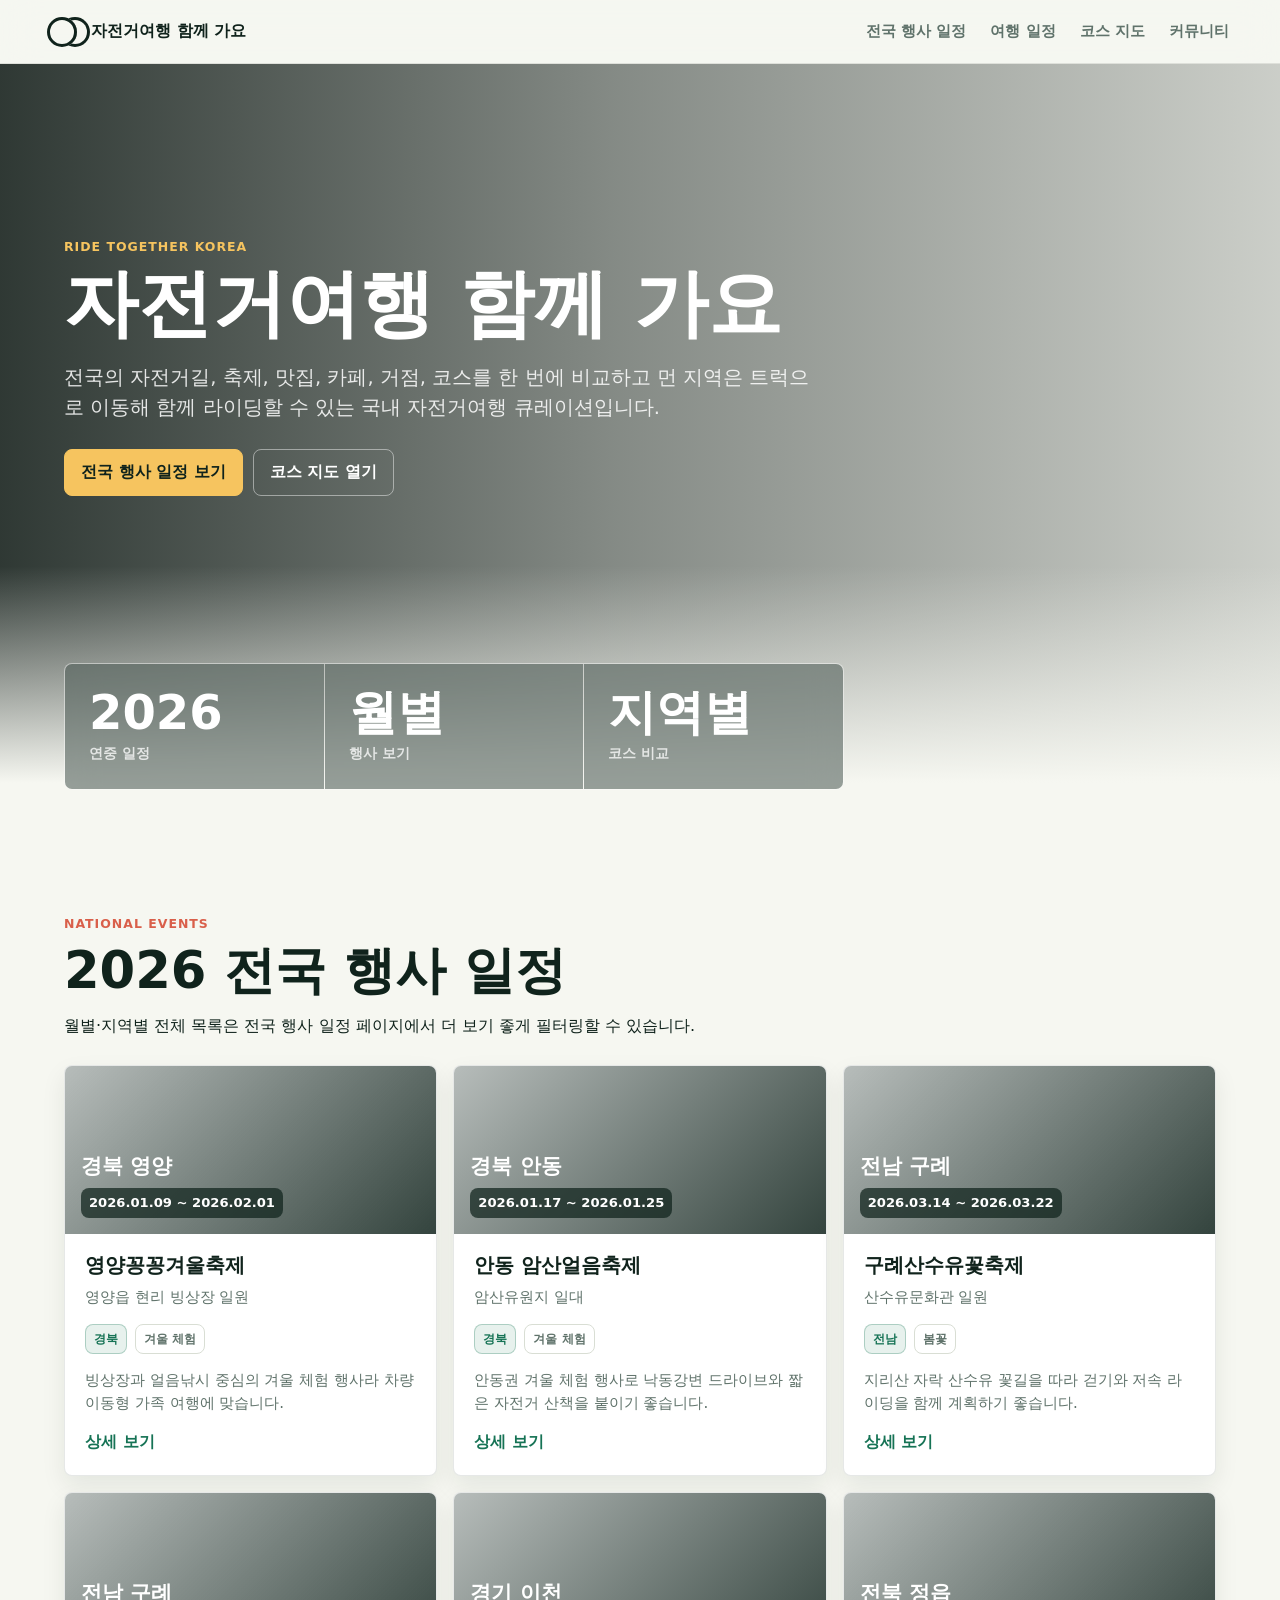
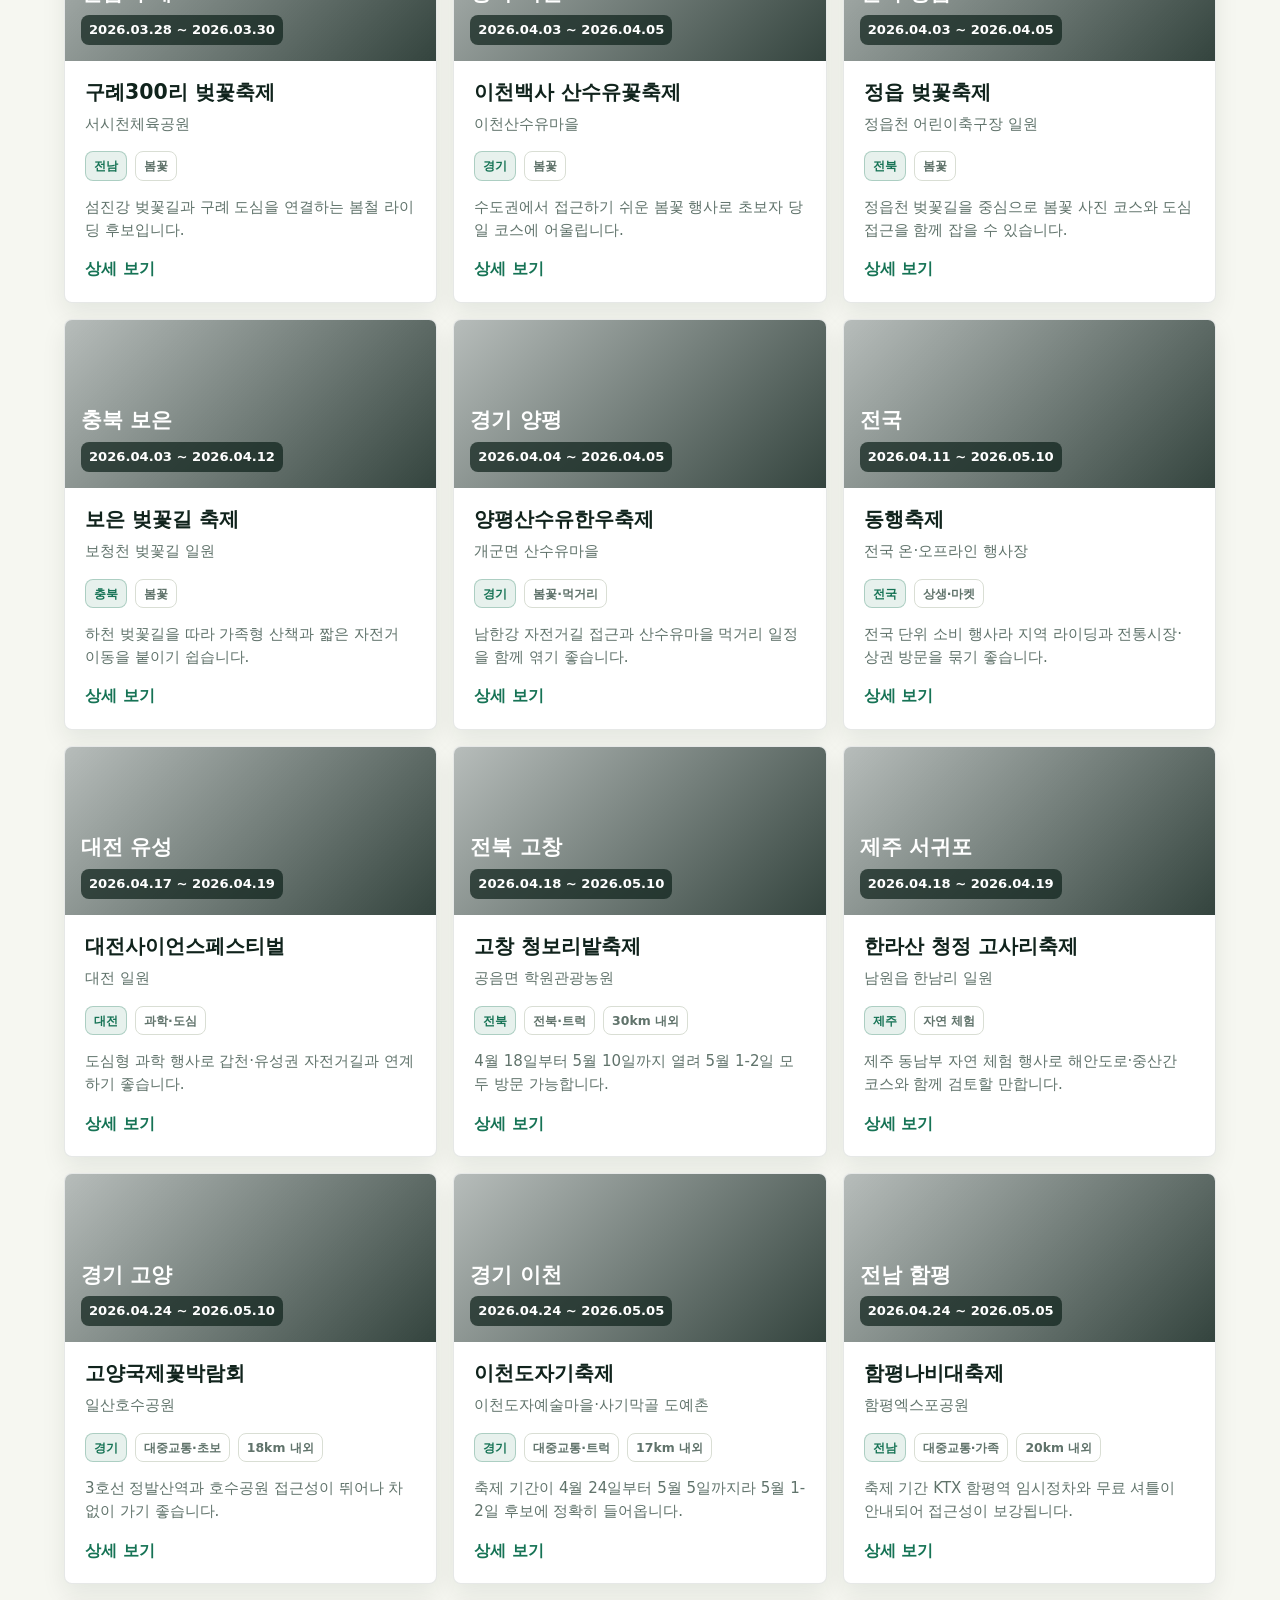
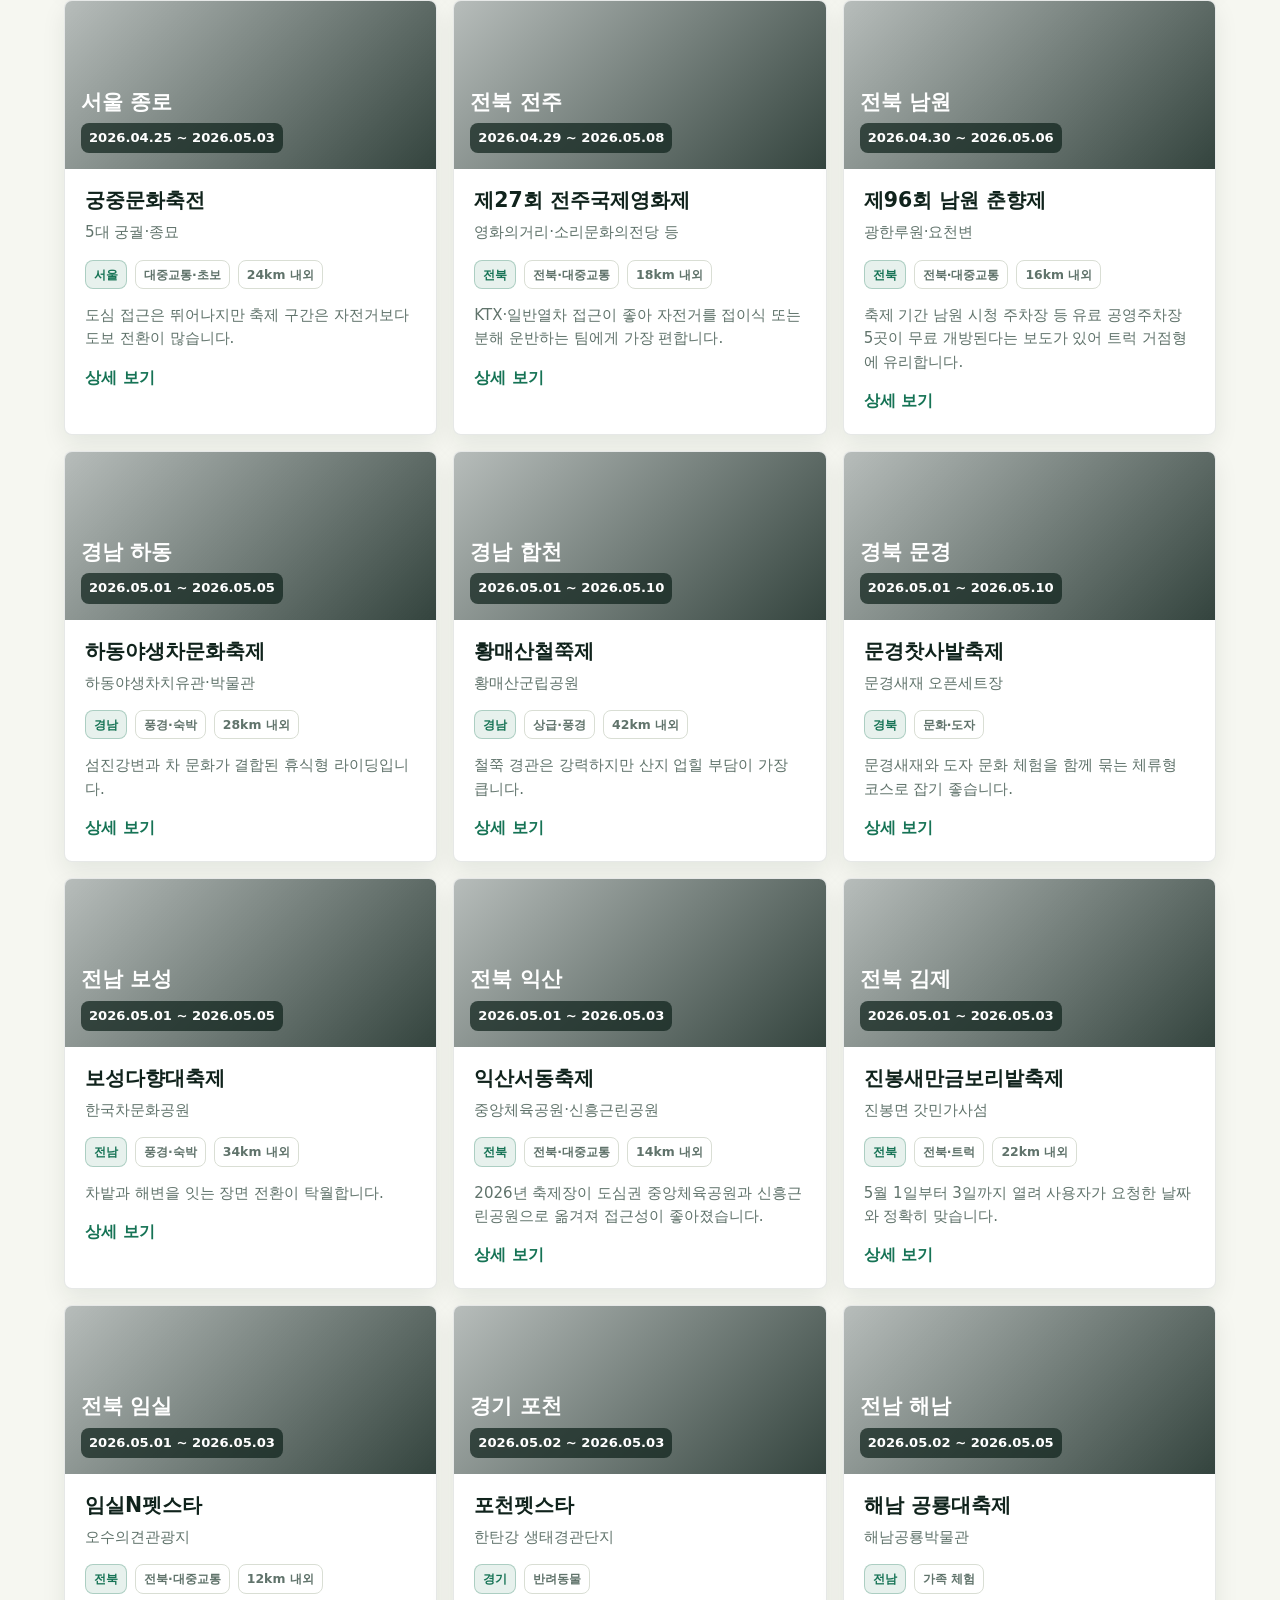
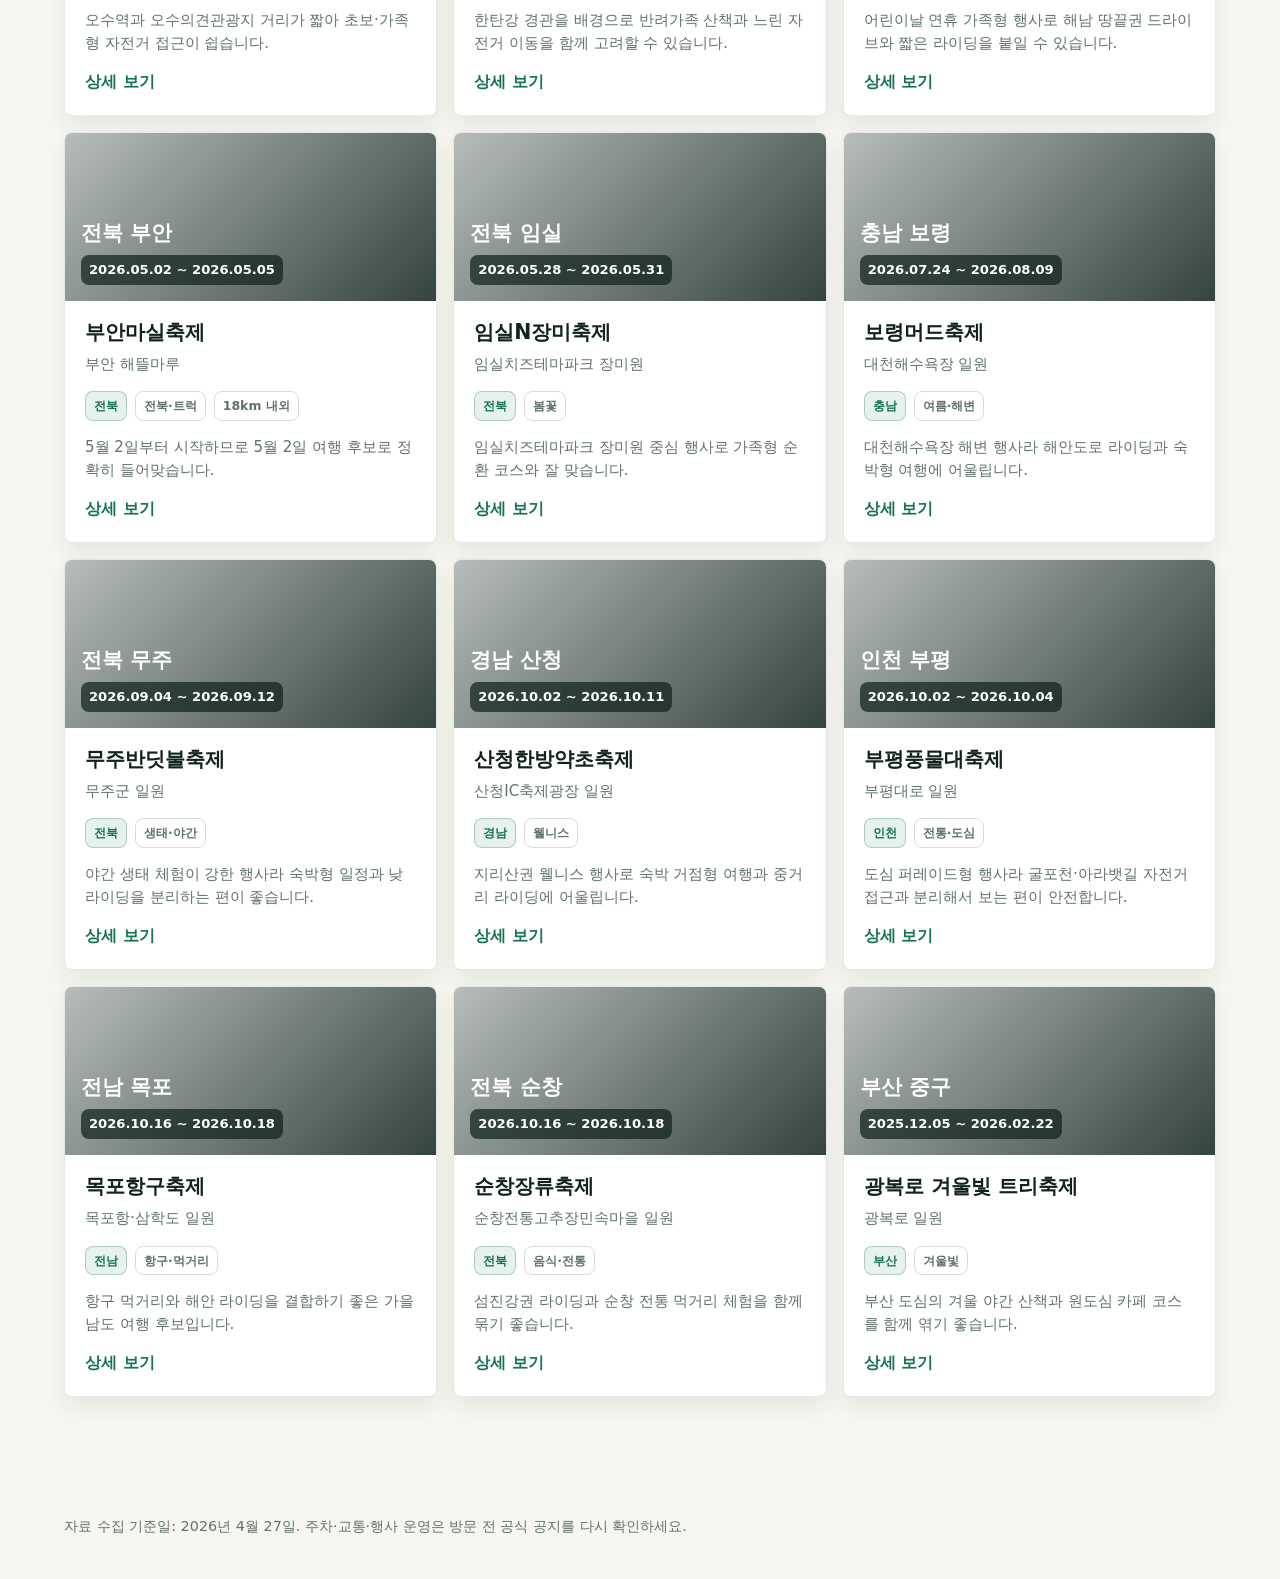
==== commit 4945826f: "V1.9" ====
--- a/index.html
+++ b/index.html
@@ -18,8 +18,8 @@
       </a>
       <nav aria-label="주요 페이지">
         <a href="festivals.html">전국 행사 일정</a>
+        <a href="itineraries.html">여행 일정</a>
         <a href="maps.html">코스 지도</a>
-        <a href="itineraries.html">여행 일정</a>
         <a href="community.html">커뮤니티</a>
       </nav>
     </header>
--- a/styles.css
+++ b/styles.css
@@ -392,6 +392,105 @@
   gap: 28px;
   align-items: end;
   padding-bottom: 28px;
+}
+
+.festival-calendar-panel {
+  padding-bottom: 34px;
+}
+
+.calendar-controls {
+  display: flex;
+  flex-wrap: wrap;
+  gap: 10px;
+  align-items: center;
+  margin-bottom: 18px;
+}
+
+.calendar-nav {
+  display: inline-grid;
+  place-items: center;
+  width: 44px;
+  height: 44px;
+  border: 1px solid var(--line);
+  border-radius: 8px;
+  background: var(--surface);
+  color: var(--ink);
+  cursor: pointer;
+  font-size: 1.6rem;
+  font-weight: 900;
+}
+
+.festival-calendar {
+  border: 1px solid var(--line);
+  border-radius: 8px;
+  background: var(--surface);
+  box-shadow: var(--shadow);
+  overflow: hidden;
+}
+
+.calendar-weekdays,
+.calendar-days {
+  display: grid;
+  grid-template-columns: repeat(7, minmax(0, 1fr));
+}
+
+.calendar-weekdays {
+  background: #edf1e9;
+}
+
+.calendar-weekdays span {
+  padding: 12px 8px;
+  color: var(--muted);
+  text-align: center;
+  font-size: 0.82rem;
+  font-weight: 900;
+}
+
+.calendar-day {
+  min-height: 128px;
+  padding: 12px;
+  border-top: 1px solid var(--line);
+  border-right: 1px solid var(--line);
+  background: #fbfcf7;
+}
+
+.calendar-day:nth-child(7n) {
+  border-right: 0;
+}
+
+.calendar-day.empty {
+  background: #f1f3ec;
+}
+
+.calendar-day.has-event {
+  background: #fff;
+}
+
+.calendar-day strong {
+  display: block;
+  margin-bottom: 8px;
+}
+
+.calendar-day-events {
+  display: grid;
+  gap: 5px;
+}
+
+.calendar-day-events a,
+.calendar-day-events span {
+  display: block;
+  border-radius: 8px;
+  padding: 4px 6px;
+  background: rgba(22, 115, 85, 0.1);
+  color: var(--green);
+  font-size: 0.74rem;
+  font-weight: 900;
+  line-height: 1.25;
+  text-decoration: none;
+}
+
+.calendar-empty-note {
+  color: #b3beb6;
 }
 
 .controls {
@@ -1235,6 +1334,15 @@
     grid-template-columns: 1fr;
   }
 
+  .festival-calendar {
+    overflow-x: auto;
+  }
+
+  .calendar-weekdays,
+  .calendar-days {
+    min-width: 720px;
+  }
+
   .map-stops article:first-child {
     grid-column: auto;
   }
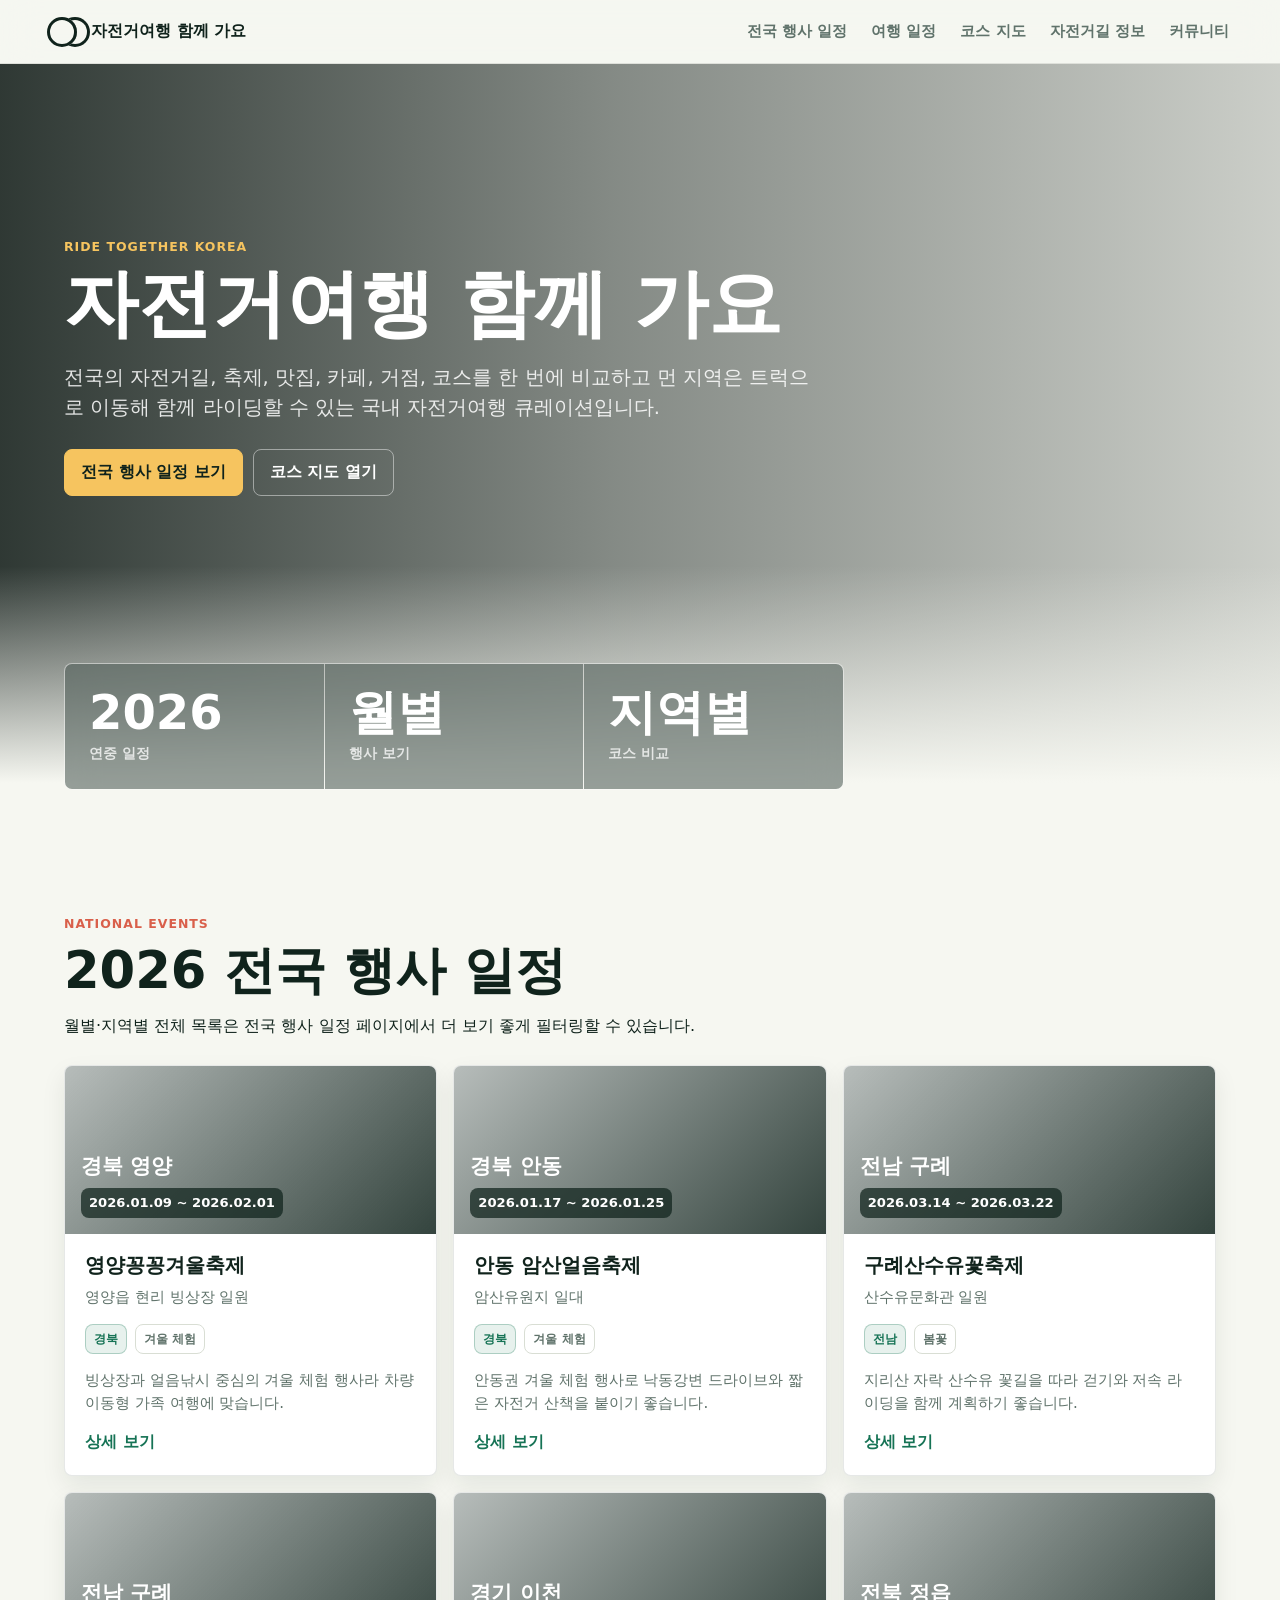
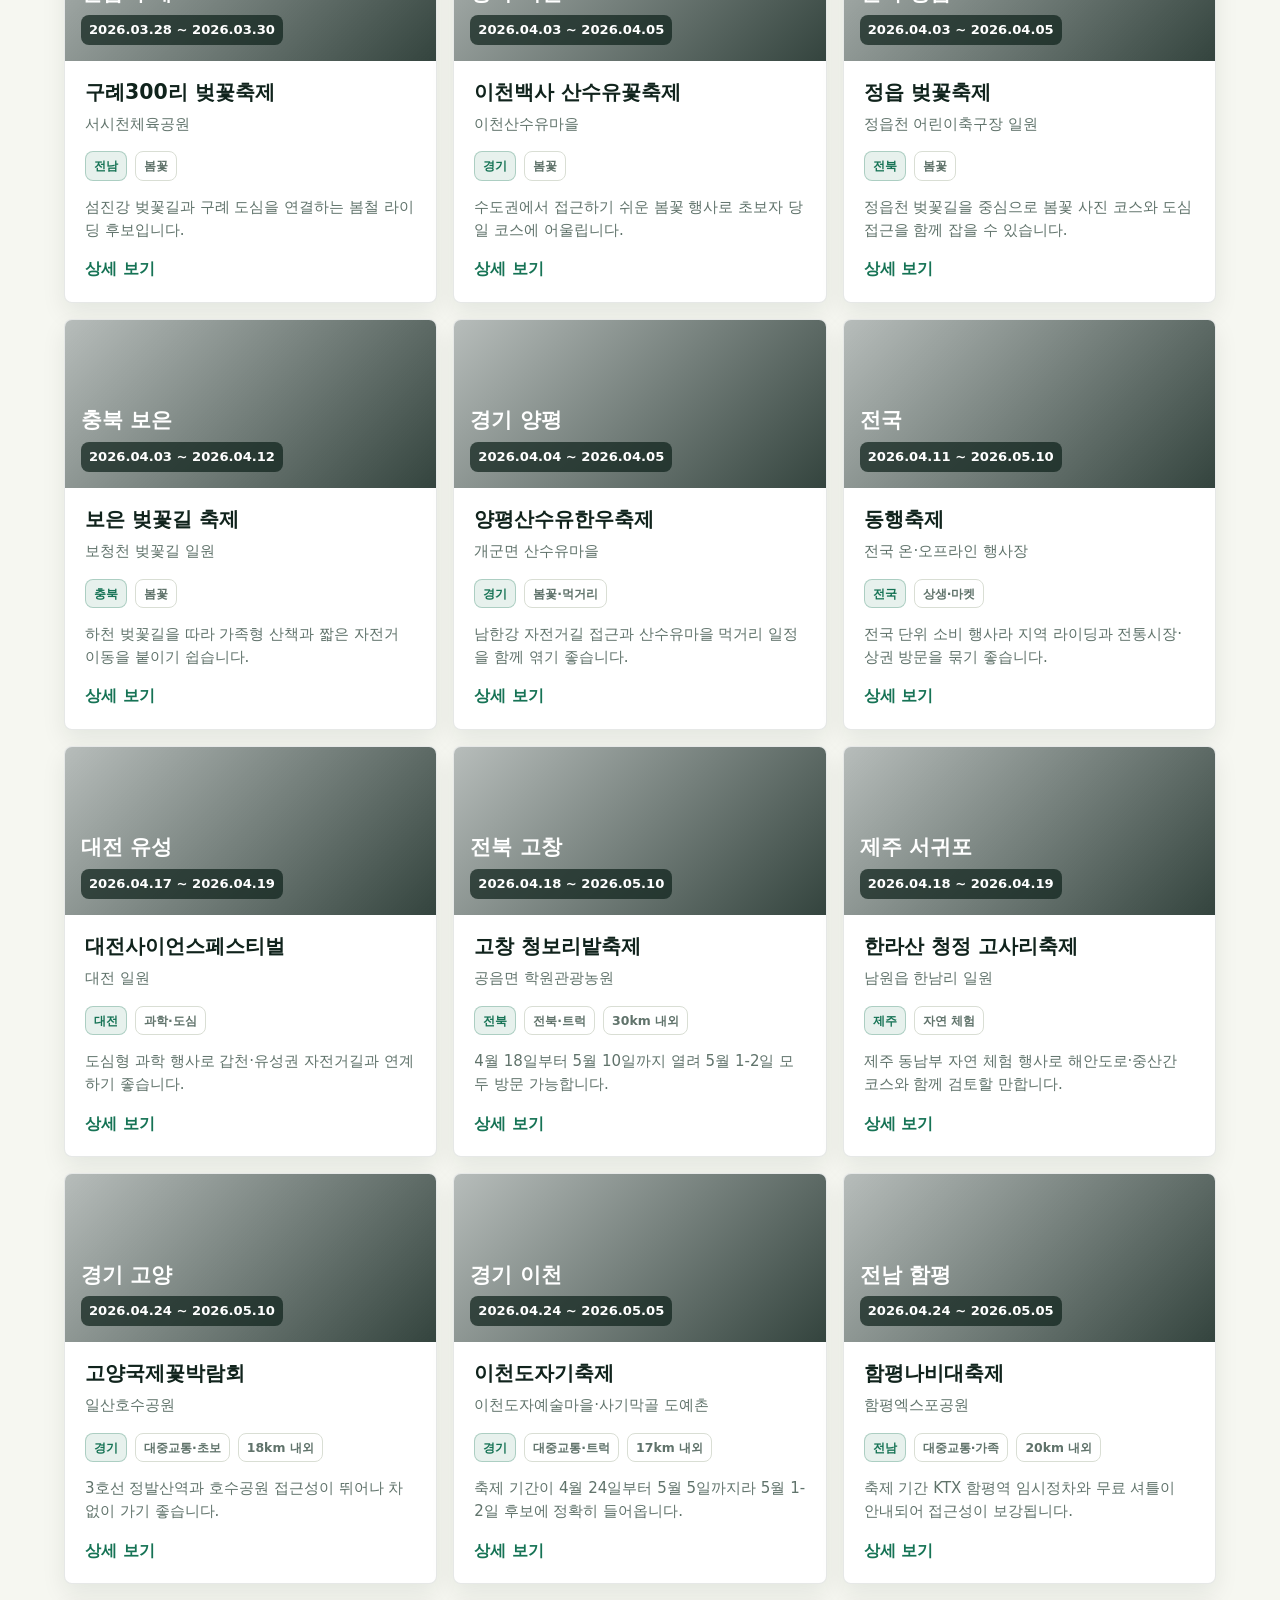
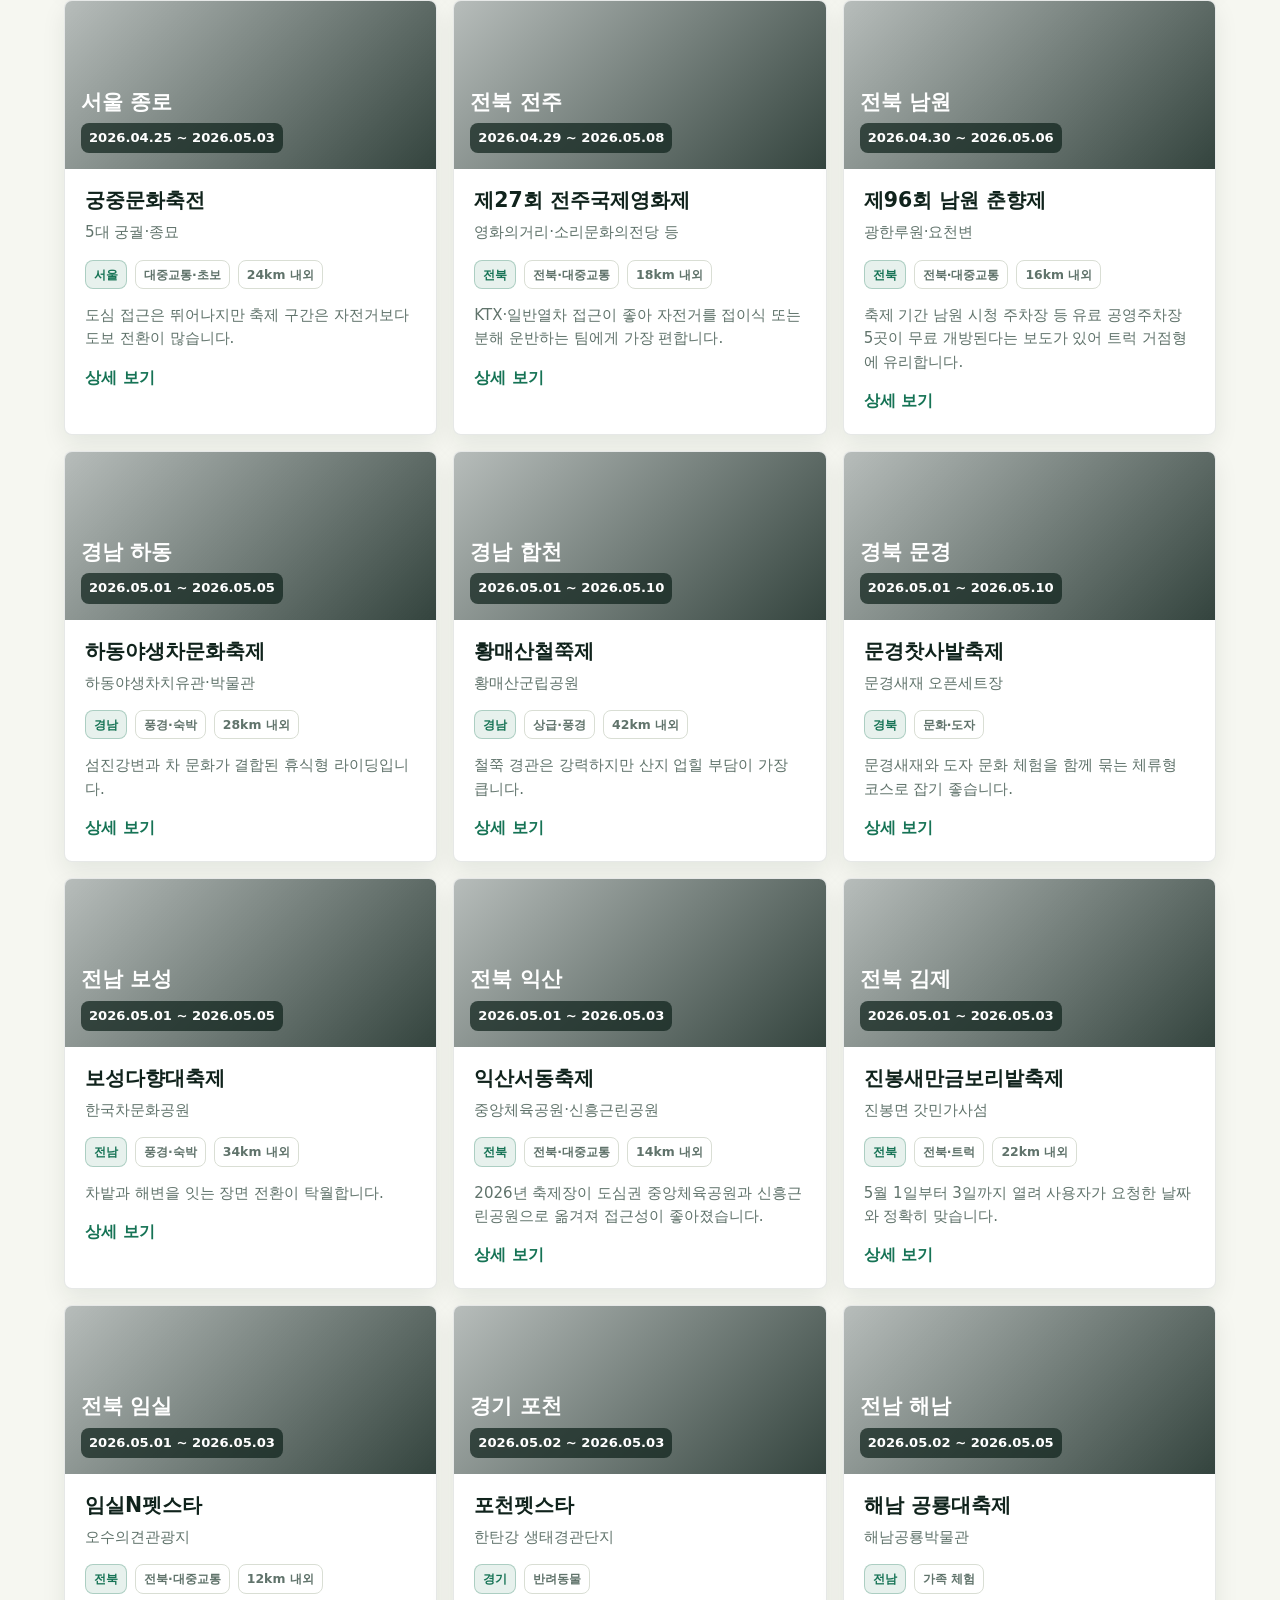
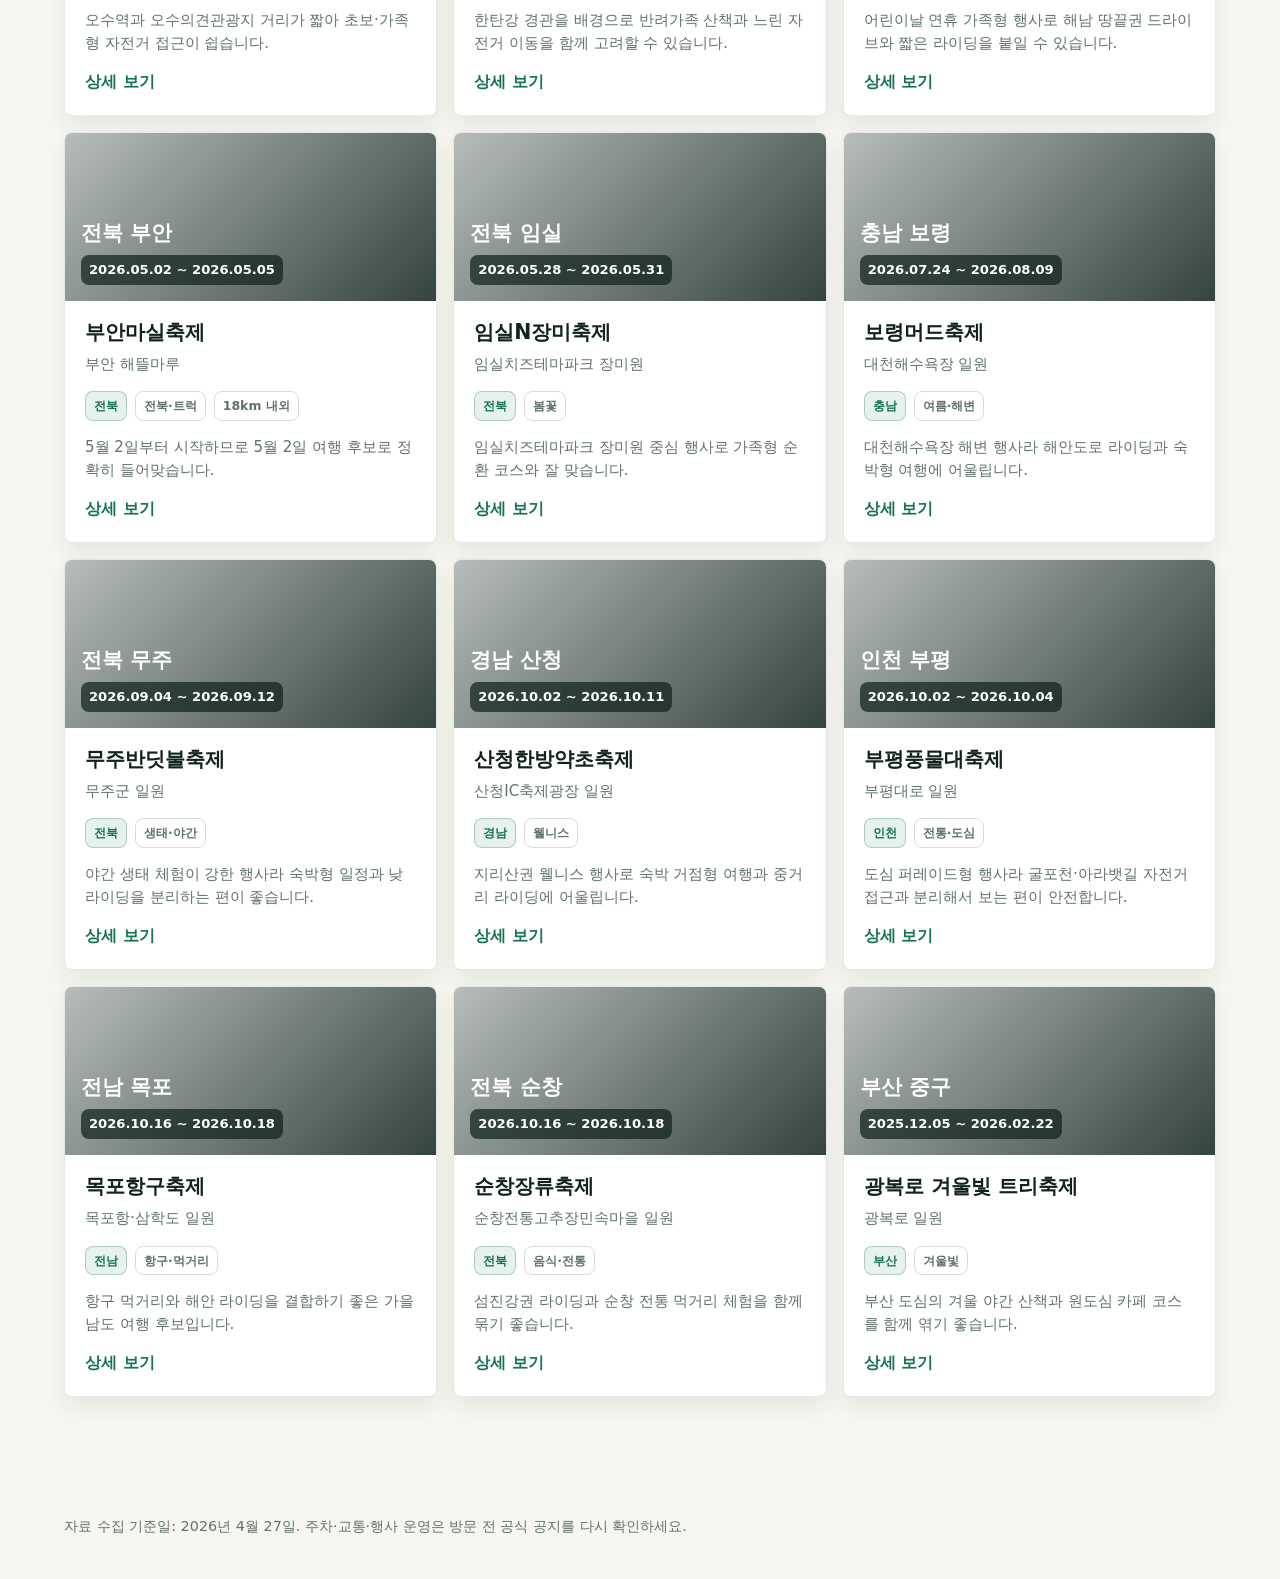
==== commit e8596946: "V2.0" ====
--- a/index.html
+++ b/index.html
@@ -20,6 +20,7 @@
         <a href="festivals.html">전국 행사 일정</a>
         <a href="itineraries.html">여행 일정</a>
         <a href="maps.html">코스 지도</a>
+        <a href="bike-roads.html">자전거길 정보</a>
         <a href="community.html">커뮤니티</a>
       </nav>
     </header>
--- a/styles.css
+++ b/styles.css
@@ -33,7 +33,9 @@
 }
 
 button,
-select {
+select,
+input,
+textarea {
   font: inherit;
 }
 
@@ -282,6 +284,10 @@
   --page-hero-image: url("https://kfescdn.visitkorea.or.kr/kfes/upload/contents/db/4056068_image2_1.jpg");
 }
 
+body[data-page="bike-roads"] {
+  --page-hero-image: url("https://commons.wikimedia.org/wiki/Special:FilePath/Han%20river%20bike%20path%20-%20panoramio.jpg");
+}
+
 .page-hero .eyebrow {
   color: #f6c45f;
 }
@@ -1126,6 +1132,233 @@
   background: #d95f4a;
 }
 
+.bike-road-layout {
+  display: grid;
+  grid-template-columns: minmax(320px, 0.82fr) minmax(0, 1.18fr);
+  gap: 22px;
+  align-items: start;
+}
+
+.official-map-panel,
+.bike-road-detail article {
+  padding: 22px;
+  border: 1px solid var(--line);
+  border-radius: 8px;
+  background: var(--surface);
+  box-shadow: 0 10px 24px rgba(16, 35, 28, 0.06);
+}
+
+.official-map-panel {
+  position: sticky;
+  top: 86px;
+  display: grid;
+  gap: 16px;
+}
+
+.official-map-frame {
+  min-height: 440px;
+  border: 1px solid var(--line);
+  border-radius: 8px;
+  overflow: hidden;
+  background: #edf1e9;
+}
+
+.official-map-frame iframe {
+  width: 100%;
+  height: 100%;
+  min-height: 440px;
+  border: 0;
+}
+
+.road-source-note,
+.road-caution {
+  margin: 0;
+  color: var(--muted);
+  font-size: 0.92rem;
+}
+
+.bike-road-tools {
+  display: grid;
+  grid-template-columns: minmax(0, 1fr) minmax(220px, 0.35fr);
+  gap: 18px;
+  align-items: end;
+  margin-bottom: 16px;
+}
+
+.bike-road-detail {
+  margin-bottom: 16px;
+}
+
+.bike-road-detail article {
+  display: grid;
+  gap: 18px;
+  border-color: rgba(22, 115, 85, 0.28);
+  background: #fbfcf8;
+}
+
+.bike-road-detail h3,
+.bike-road-card h3 {
+  margin: 0;
+  font-size: clamp(1.3rem, 2vw, 2rem);
+  line-height: 1.15;
+}
+
+.bike-road-detail p,
+.bike-road-card p {
+  margin: 10px 0 0;
+  color: var(--muted);
+}
+
+.road-stat-list {
+  display: grid;
+  grid-template-columns: repeat(4, minmax(0, 1fr));
+  gap: 10px;
+  margin: 0;
+}
+
+.road-stat-list div {
+  padding: 14px;
+  border-radius: 8px;
+  background: #edf7ef;
+}
+
+.road-stat-list dt {
+  color: var(--muted);
+  font-size: 0.82rem;
+  font-weight: 900;
+}
+
+.road-stat-list dd {
+  margin: 5px 0 0;
+  color: var(--ink);
+  font-weight: 900;
+}
+
+.center-list {
+  padding: 16px;
+  border: 1px solid var(--line);
+  border-radius: 8px;
+  background: var(--surface);
+}
+
+.center-list strong {
+  display: block;
+}
+
+.center-list p {
+  margin: 8px 0 0;
+}
+
+.bike-road-grid {
+  display: grid;
+  grid-template-columns: repeat(2, minmax(0, 1fr));
+  gap: 16px;
+}
+
+.bike-road-card {
+  display: grid;
+  gap: 12px;
+  padding: 20px;
+  border: 1px solid var(--line);
+  border-radius: 8px;
+  background: var(--surface);
+  box-shadow: 0 10px 24px rgba(16, 35, 28, 0.06);
+}
+
+.road-card-head,
+.road-card-actions {
+  display: flex;
+  align-items: center;
+  justify-content: space-between;
+  gap: 12px;
+}
+
+.road-card-head span,
+.road-chip-row span {
+  color: var(--green);
+  font-size: 0.82rem;
+  font-weight: 900;
+}
+
+.road-card-head b {
+  color: var(--coral);
+  font-size: 1.1rem;
+}
+
+.road-chip-row {
+  display: flex;
+  flex-wrap: wrap;
+  gap: 8px;
+}
+
+.road-chip-row span {
+  padding: 6px 9px;
+  border-radius: 999px;
+  background: #edf7ef;
+}
+
+.road-card-actions {
+  padding-top: 6px;
+  border-top: 1px solid var(--line);
+}
+
+.road-card-actions a {
+  color: var(--green);
+  font-weight: 900;
+  text-decoration: none;
+}
+
+.road-list-layout,
+.legend-grid {
+  display: grid;
+  gap: 16px;
+}
+
+.road-list-layout {
+  grid-template-columns: repeat(2, minmax(0, 1fr));
+}
+
+.compact-list {
+  display: flex;
+  flex-wrap: wrap;
+  gap: 10px;
+  margin-top: 16px;
+}
+
+.compact-list span {
+  padding: 8px 11px;
+  border: 1px solid var(--line);
+  border-radius: 999px;
+  background: #fbfcf8;
+  color: var(--muted);
+  font-weight: 800;
+}
+
+.legend-grid {
+  grid-template-columns: repeat(3, minmax(0, 1fr));
+}
+
+.legend-grid article {
+  padding: 20px;
+  border: 1px solid var(--line);
+  border-radius: 8px;
+  background: var(--surface);
+}
+
+.legend-grid strong {
+  display: block;
+  font-size: 1.08rem;
+}
+
+.legend-grid p {
+  margin: 10px 0 0;
+  color: var(--muted);
+}
+
+.compact-road-link {
+  min-height: 0;
+}
+
 .detail-layout {
   display: grid;
   grid-template-columns: minmax(0, 1.4fr) minmax(280px, 0.6fr);
@@ -1254,6 +1487,183 @@
   color: var(--coral);
   font-size: 0.82rem;
   font-weight: 900;
+}
+
+.community-alerts {
+  display: grid;
+  gap: 18px;
+}
+
+.alert-layout,
+.alert-dashboard {
+  display: grid;
+  gap: 16px;
+}
+
+.alert-layout {
+  grid-template-columns: minmax(280px, 0.85fr) minmax(0, 1.15fr);
+}
+
+.alert-dashboard {
+  grid-template-columns: repeat(3, minmax(0, 1fr));
+}
+
+.alert-card {
+  padding: 22px;
+  border: 1px solid var(--line);
+  border-radius: 8px;
+  background: var(--surface);
+  box-shadow: 0 10px 24px rgba(16, 35, 28, 0.06);
+}
+
+.alert-card-head {
+  display: flex;
+  align-items: flex-start;
+  justify-content: space-between;
+  gap: 14px;
+}
+
+.alert-card h3 {
+  margin: 0;
+  font-size: clamp(1.25rem, 2vw, 1.8rem);
+  line-height: 1.15;
+}
+
+.alert-note {
+  margin: 16px 0 0;
+  color: var(--muted);
+}
+
+.alert-form {
+  display: grid;
+  gap: 14px;
+  margin-top: 18px;
+}
+
+.alert-form label {
+  display: grid;
+  gap: 7px;
+  color: var(--muted);
+  font-size: 0.9rem;
+  font-weight: 900;
+}
+
+.alert-form input,
+.alert-form select,
+.alert-form textarea {
+  width: 100%;
+  border: 1px solid var(--line);
+  border-radius: 8px;
+  background: #fbfcf8;
+  color: var(--ink);
+}
+
+.alert-form input,
+.alert-form select {
+  min-height: 46px;
+  padding: 0 12px;
+}
+
+.alert-form textarea {
+  min-height: 132px;
+  padding: 12px;
+  resize: vertical;
+}
+
+.alert-form input:focus,
+.alert-form select:focus,
+.alert-form textarea:focus {
+  border-color: var(--green);
+  outline: 3px solid rgba(22, 115, 85, 0.14);
+}
+
+.alert-actions {
+  display: flex;
+  flex-wrap: wrap;
+  gap: 10px;
+}
+
+.alert-actions .button,
+.alert-form > .button {
+  justify-content: center;
+}
+
+.button:disabled {
+  cursor: not-allowed;
+  opacity: 0.55;
+}
+
+.alert-count {
+  display: inline-flex;
+  align-items: center;
+  min-height: 32px;
+  padding: 4px 10px;
+  border-radius: 999px;
+  background: #edf7ef;
+  color: var(--green);
+  font-size: 0.86rem;
+  font-weight: 900;
+}
+
+.mini-list {
+  display: grid;
+  gap: 10px;
+  margin-top: 16px;
+}
+
+.mini-item {
+  display: flex;
+  align-items: flex-start;
+  justify-content: space-between;
+  gap: 12px;
+  padding: 14px;
+  border: 1px solid var(--line);
+  border-radius: 8px;
+  background: #fbfcf8;
+}
+
+.mini-item.is-sent {
+  opacity: 0.72;
+}
+
+.mini-item strong,
+.mini-item span,
+.mini-item small {
+  display: block;
+}
+
+.mini-item strong {
+  line-height: 1.25;
+}
+
+.mini-item span {
+  margin-top: 4px;
+  color: var(--green);
+  font-size: 0.86rem;
+  font-weight: 900;
+}
+
+.mini-item small {
+  margin-top: 6px;
+  color: var(--muted);
+  line-height: 1.45;
+}
+
+.text-button {
+  border: 0;
+  background: transparent;
+  color: var(--coral);
+  font-weight: 900;
+  cursor: pointer;
+}
+
+.empty-state {
+  margin: 0;
+  padding: 16px;
+  border: 1px dashed var(--line);
+  border-radius: 8px;
+  color: var(--muted);
+  background: #fbfcf8;
 }
 
 .site-footer {
@@ -1274,11 +1684,28 @@
   .flow-grid,
   .plan-grid,
   .source-list,
+  .bike-road-layout,
   .map-stops,
   .map-route-list,
+  .bike-road-grid,
+  .legend-grid,
   .community-grid,
-  .post-list {
+  .post-list,
+  .alert-dashboard {
     grid-template-columns: repeat(2, minmax(0, 1fr));
+  }
+
+  .bike-road-layout,
+  .bike-road-tools {
+    grid-template-columns: 1fr;
+  }
+
+  .official-map-panel {
+    position: static;
+  }
+
+  .alert-layout {
+    grid-template-columns: 1fr;
   }
 
   .route-grid {
@@ -1326,11 +1753,19 @@
   .flow-grid,
   .plan-grid,
   .source-list,
+  .bike-road-layout,
+  .bike-road-tools,
+  .bike-road-grid,
+  .road-stat-list,
+  .road-list-layout,
+  .legend-grid,
   .map-stops,
   .map-route-list,
   .tip-grid,
   .community-grid,
-  .post-list {
+  .post-list,
+  .alert-dashboard,
+  .alert-layout {
     grid-template-columns: 1fr;
   }
 
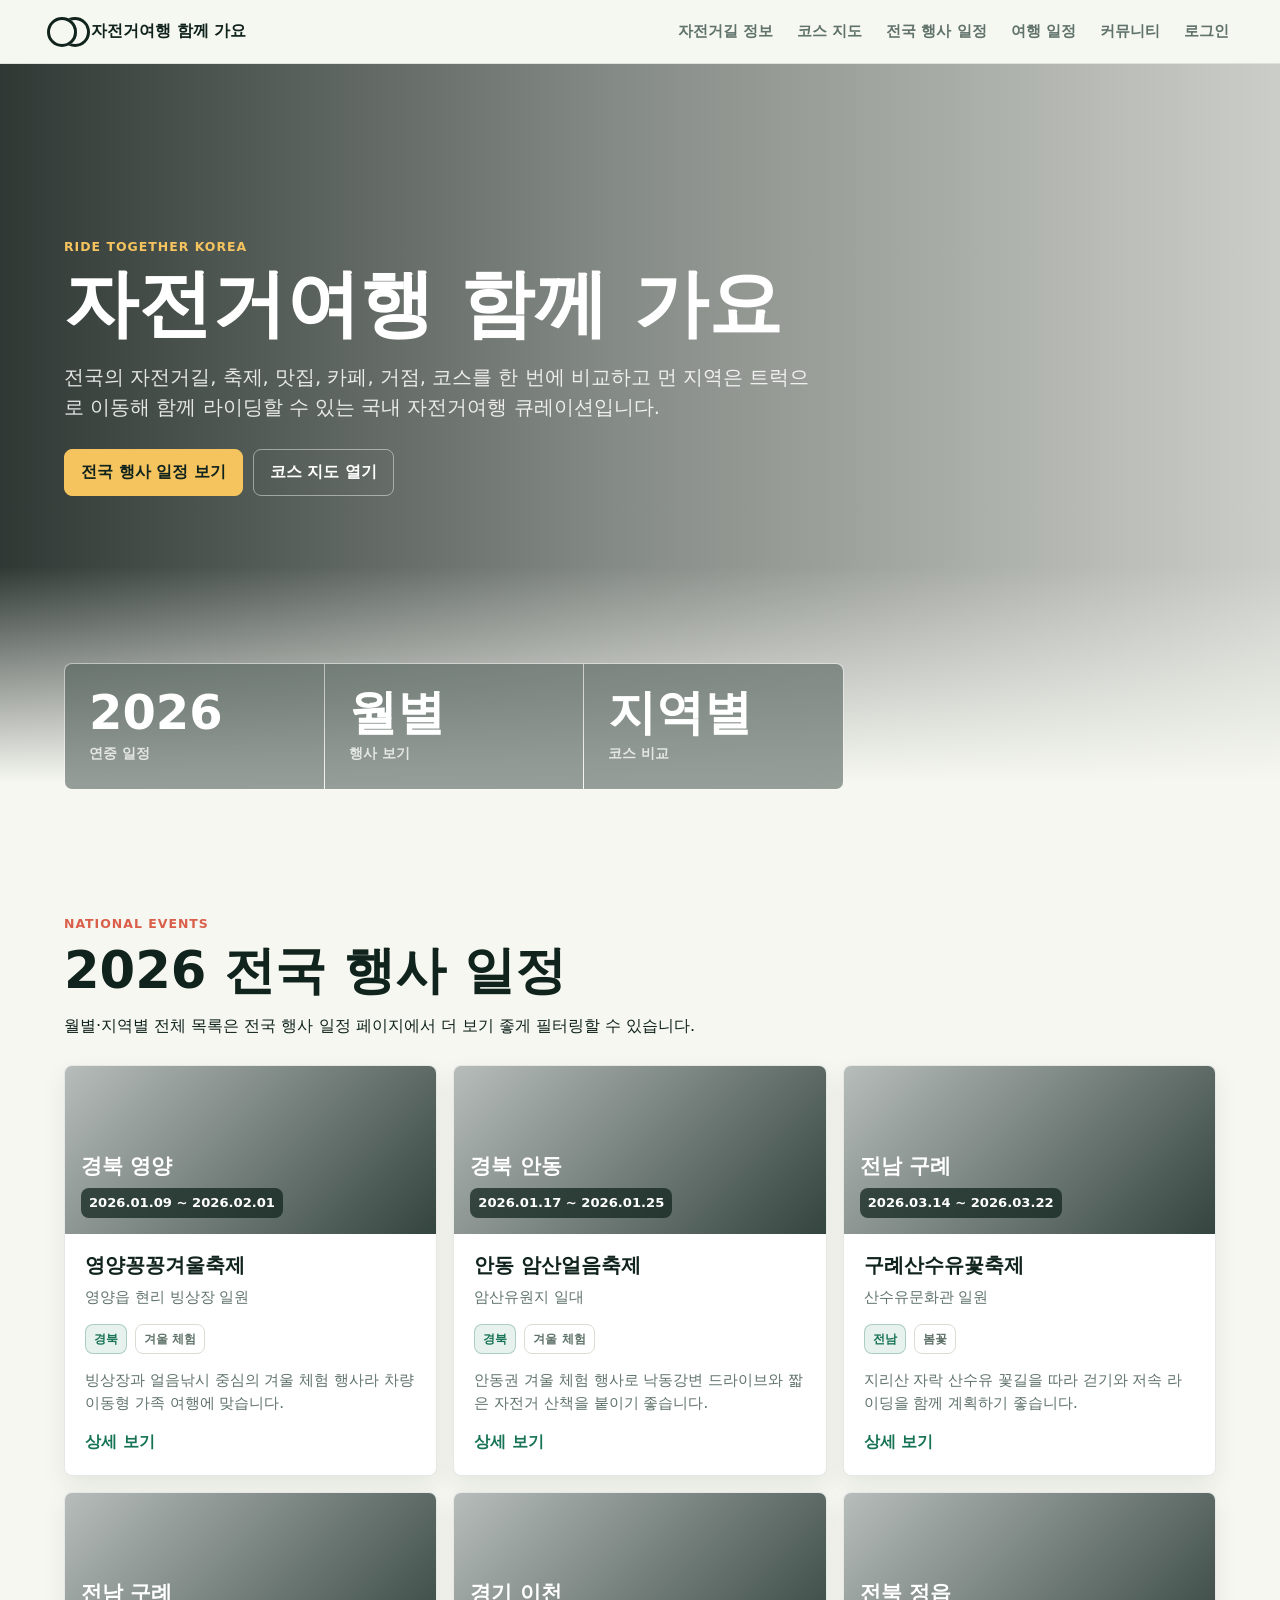
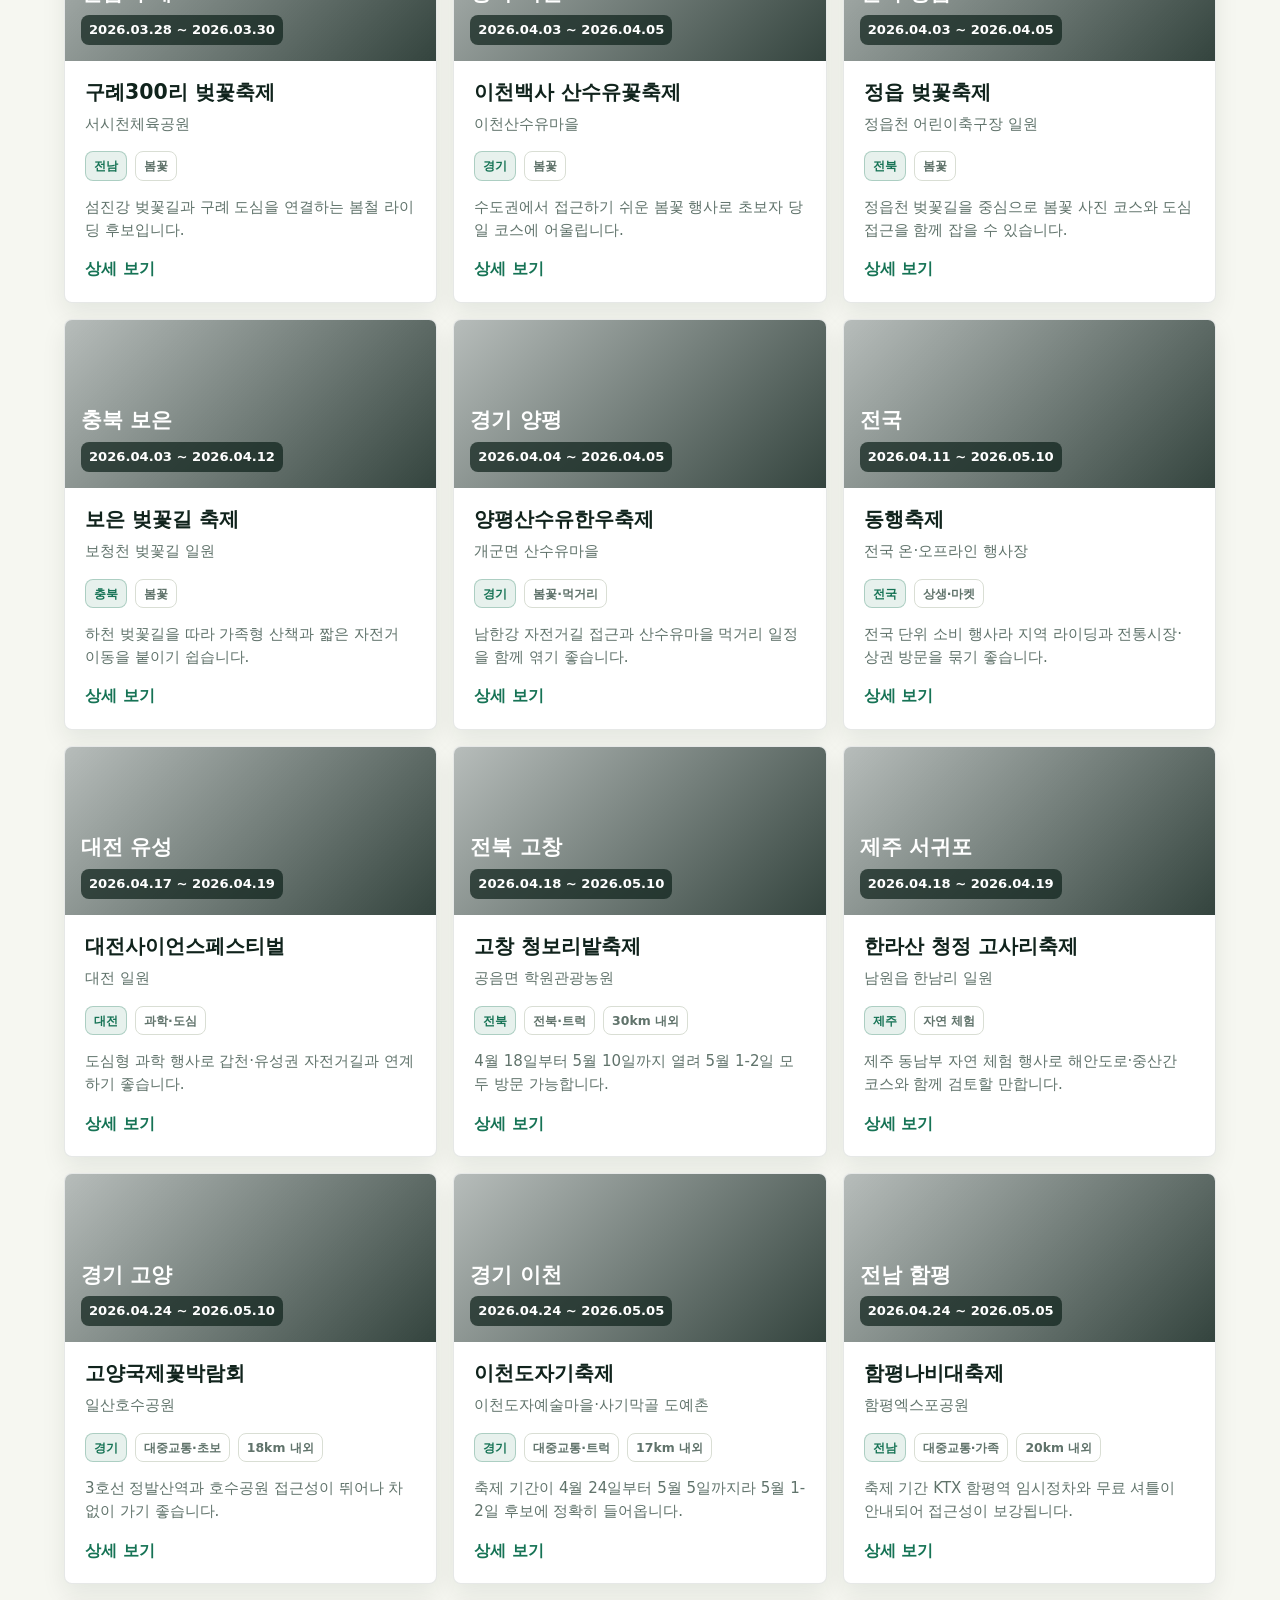
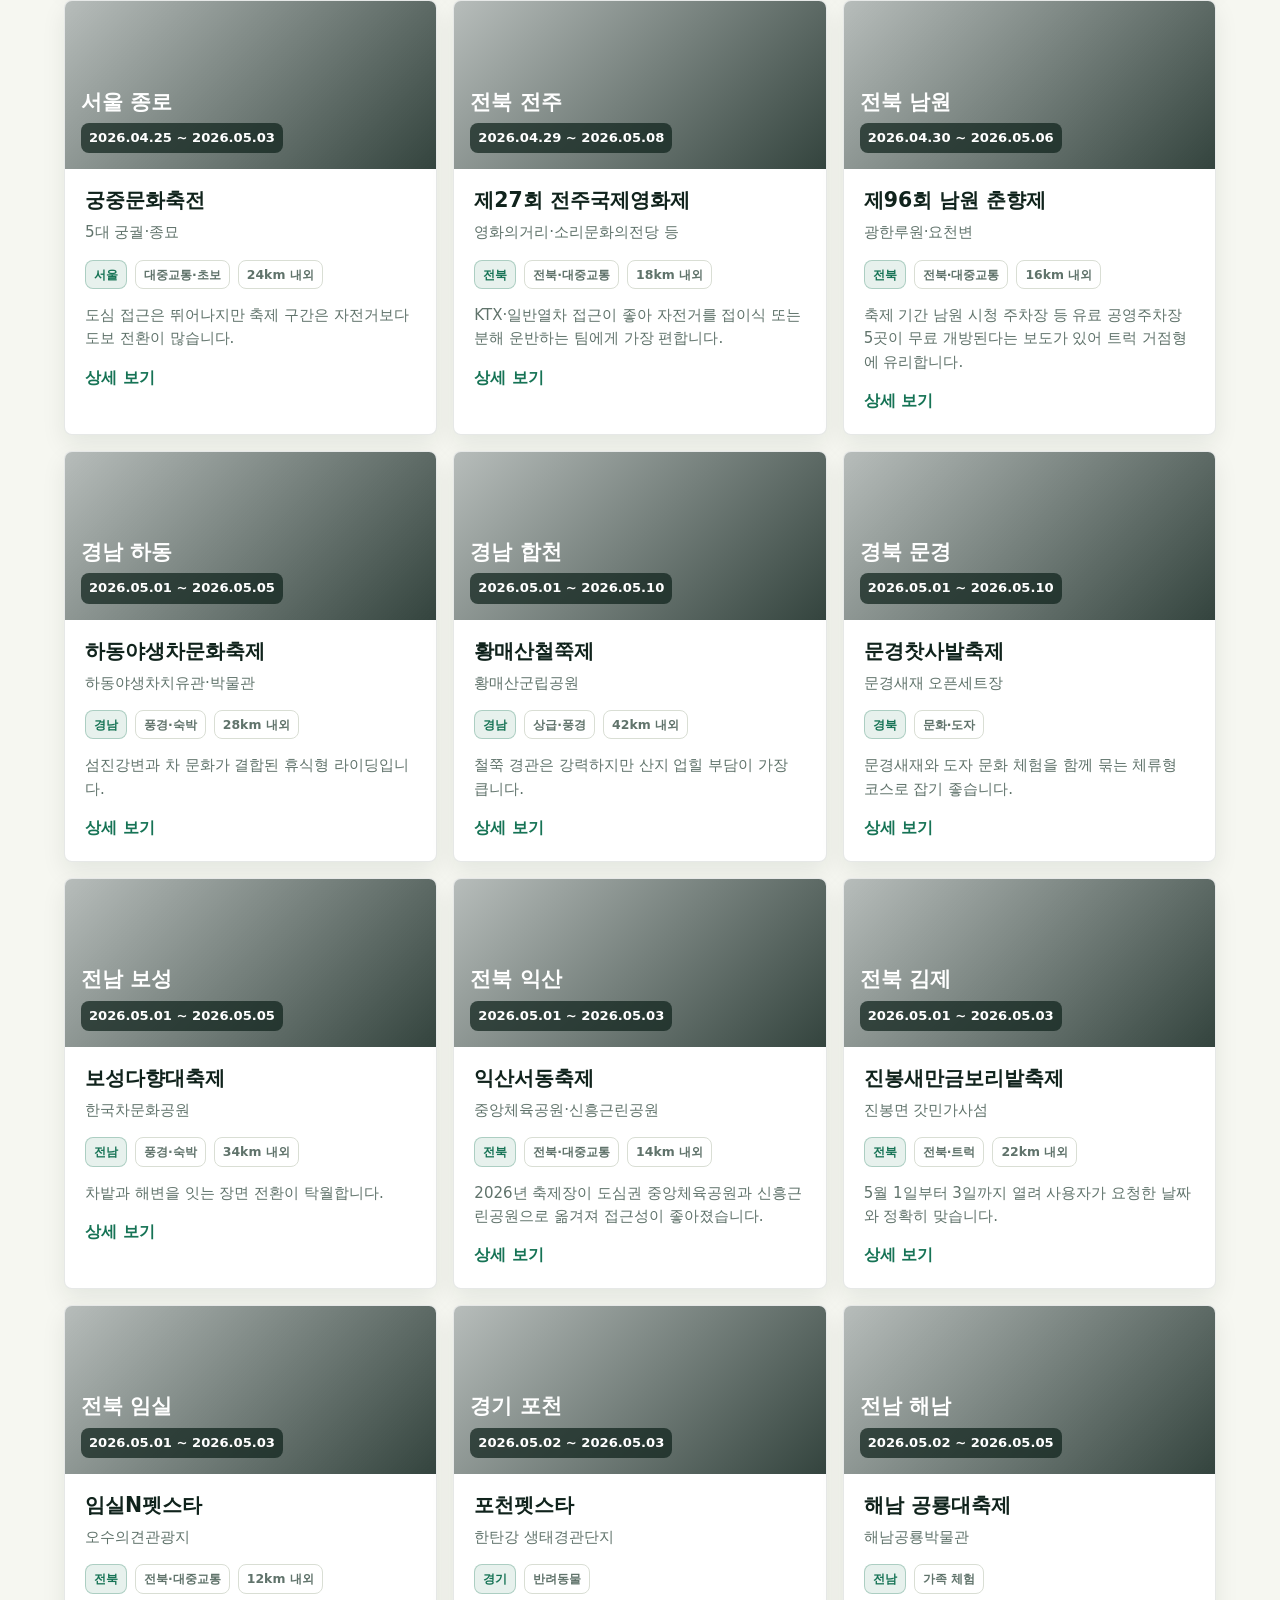
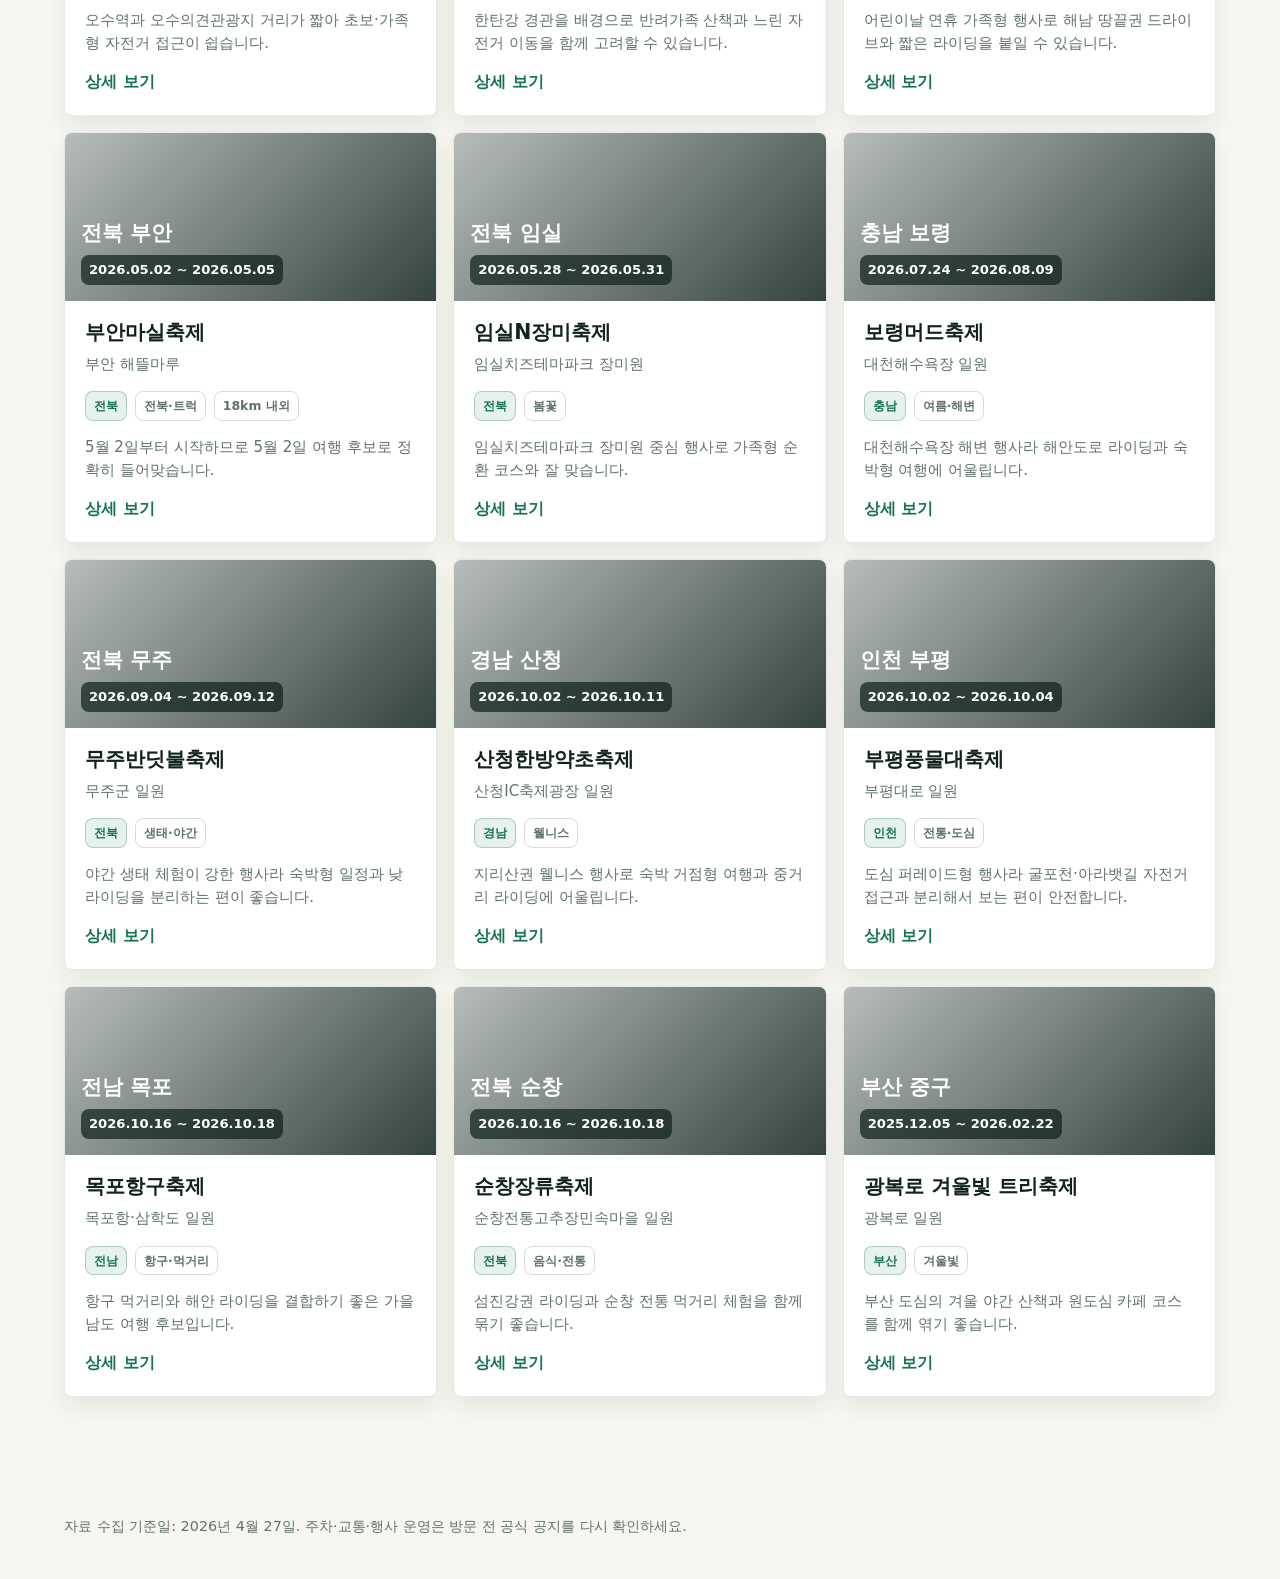
==== commit 52b39601: "V2.2" ====
--- a/index.html
+++ b/index.html
@@ -17,11 +17,12 @@
         <span>자전거여행 함께 가요</span>
       </a>
       <nav aria-label="주요 페이지">
+        <a href="bike-roads.html">자전거길 정보</a>
+        <a href="maps.html">코스 지도</a>
         <a href="festivals.html">전국 행사 일정</a>
         <a href="itineraries.html">여행 일정</a>
-        <a href="maps.html">코스 지도</a>
-        <a href="bike-roads.html">자전거길 정보</a>
         <a href="community.html">커뮤니티</a>
+        <a href="login.html">로그인</a>
       </nav>
     </header>
 
--- a/styles.css
+++ b/styles.css
@@ -1132,11 +1132,567 @@
   background: #d95f4a;
 }
 
+.bike-map-service-section {
+  padding-bottom: clamp(32px, 5vw, 58px);
+}
+
+.bike-map-service {
+  display: grid;
+  grid-template-columns: minmax(250px, 0.32fr) minmax(0, 1fr);
+  min-height: 660px;
+  border: 1px solid var(--line);
+  border-radius: 8px;
+  background: var(--surface);
+  box-shadow: var(--shadow);
+  overflow: hidden;
+}
+
+.bike-map-left {
+  display: grid;
+  grid-template-rows: auto auto minmax(0, 1fr) auto;
+  gap: 16px;
+  padding: 20px;
+  border-right: 1px solid var(--line);
+  background: #f3f7f3;
+}
+
+.bike-map-brand {
+  display: flex;
+  align-items: center;
+  justify-content: space-between;
+  gap: 12px;
+  padding-bottom: 14px;
+  border-bottom: 1px solid var(--line);
+}
+
+.bike-map-brand strong {
+  font-size: 1.32rem;
+  line-height: 1.05;
+}
+
+.bike-map-brand span {
+  color: var(--green);
+  font-size: 0.78rem;
+  font-weight: 900;
+  text-transform: uppercase;
+}
+
+.bike-road-menu,
+.bike-road-menu-list {
+  display: grid;
+  gap: 8px;
+}
+
+.bike-road-menu button,
+.bike-road-menu-list button {
+  width: 100%;
+  border: 1px solid var(--line);
+  border-radius: 8px;
+  background: var(--surface);
+  color: var(--ink);
+  text-align: left;
+  cursor: pointer;
+}
+
+.bike-road-menu button {
+  display: grid;
+  gap: 4px;
+  min-height: 70px;
+  padding: 13px;
+}
+
+.bike-road-menu button strong,
+.bike-road-menu-list button strong {
+  display: block;
+  line-height: 1.2;
+}
+
+.bike-road-menu button span,
+.bike-road-menu-list button span,
+.bike-road-menu-list button small {
+  display: block;
+  color: var(--muted);
+  font-size: 0.82rem;
+  font-weight: 800;
+}
+
+.bike-road-menu button.active,
+.bike-road-menu button:hover,
+.bike-road-menu-list button.active,
+.bike-road-menu-list button:hover {
+  border-color: var(--green);
+  background: #e7f3ed;
+}
+
+.bike-road-menu-list {
+  max-height: 310px;
+  overflow: auto;
+  padding-right: 4px;
+}
+
+.bike-road-menu-list button {
+  display: grid;
+  gap: 5px;
+  padding: 12px;
+}
+
+.bike-road-menu-list button span {
+  color: var(--coral);
+  font-size: 0.78rem;
+}
+
+.bike-map-window {
+  position: relative;
+  display: grid;
+  grid-template-rows: auto minmax(0, 1fr);
+  min-width: 0;
+  background: #e8efe8;
+}
+
+.bike-map-topbar {
+  display: flex;
+  align-items: center;
+  gap: 8px;
+  min-height: 54px;
+  padding: 10px 112px 10px 16px;
+  border-bottom: 1px solid rgba(16, 35, 28, 0.12);
+  background: rgba(255, 255, 255, 0.9);
+  backdrop-filter: blur(12px);
+}
+
+.bike-map-topbar button {
+  min-height: 34px;
+  padding: 7px 12px;
+  border: 1px solid var(--line);
+  border-radius: 999px;
+  background: #fbfcf8;
+  color: var(--muted);
+  font-weight: 900;
+  white-space: nowrap;
+  cursor: pointer;
+}
+
+.bike-map-topbar button.active,
+.bike-map-topbar button:hover {
+  border-color: var(--green);
+  background: var(--green);
+  color: #fff;
+}
+
+.bike-map-mode {
+  position: absolute;
+  z-index: 4;
+  top: 12px;
+  right: 14px;
+  display: flex;
+  gap: 5px;
+}
+
+.bike-map-mode button {
+  display: inline-flex;
+  align-items: center;
+  gap: 3px;
+  min-height: 30px;
+  padding: 5px 7px;
+  border: 1px solid rgba(16, 35, 28, 0.16);
+  border-radius: 6px;
+  background: rgba(255, 255, 255, 0.92);
+  color: var(--muted);
+  font-size: 0.76rem;
+  font-weight: 900;
+  cursor: pointer;
+  box-shadow: 0 8px 18px rgba(16, 35, 28, 0.08);
+}
+
+.bike-map-mode button.active {
+  background: var(--ink);
+  color: #fff;
+}
+
+.bike-map-canvas {
+  position: relative;
+  min-height: 604px;
+  overflow: hidden;
+  background:
+    linear-gradient(110deg, rgba(29, 111, 150, 0.16) 0 13%, transparent 13% 100%),
+    linear-gradient(28deg, transparent 0 35%, rgba(214, 163, 41, 0.24) 35% 36.5%, transparent 36.5% 100%),
+    linear-gradient(145deg, transparent 0 56%, rgba(217, 95, 74, 0.18) 56% 57.5%, transparent 57.5% 100%),
+    radial-gradient(circle at 72% 24%, rgba(22, 115, 85, 0.18), transparent 20%),
+    radial-gradient(circle at 24% 74%, rgba(29, 111, 150, 0.16), transparent 22%),
+    #edf4ec;
+}
+
+.bike-map-canvas::before {
+  content: "";
+  position: absolute;
+  inset: -20%;
+  background-image:
+    linear-gradient(rgba(16, 35, 28, 0.05) 1px, transparent 1px),
+    linear-gradient(90deg, rgba(16, 35, 28, 0.05) 1px, transparent 1px);
+  background-size: 58px 58px;
+  transform: rotate(-8deg);
+}
+
+.bike-map-canvas.satellite {
+  background:
+    linear-gradient(110deg, rgba(24, 76, 83, 0.32) 0 13%, transparent 13% 100%),
+    linear-gradient(28deg, transparent 0 35%, rgba(246, 196, 95, 0.28) 35% 36.5%, transparent 36.5% 100%),
+    radial-gradient(circle at 26% 68%, rgba(61, 109, 63, 0.35), transparent 26%),
+    radial-gradient(circle at 73% 28%, rgba(25, 92, 61, 0.32), transparent 28%),
+    #50665a;
+}
+
+.bike-map-routes {
+  position: absolute;
+  inset: 0;
+  z-index: 1;
+  width: 100%;
+  height: 100%;
+}
+
+.bike-map-route-shadow,
+.bike-map-route-line {
+  fill: none;
+  vector-effect: non-scaling-stroke;
+  stroke-linecap: round;
+  stroke-linejoin: round;
+}
+
+.bike-map-route-shadow {
+  stroke: rgba(255, 255, 255, 0.88);
+  stroke-width: 12;
+}
+
+.bike-map-route-line {
+  stroke: var(--green);
+  stroke-width: 7;
+}
+
+.bike-map-markers {
+  position: absolute;
+  inset: 0;
+  z-index: 2;
+}
+
+.bike-road-map-marker {
+  position: absolute;
+  display: inline-flex;
+  align-items: center;
+  gap: 6px;
+  transform: translate(-17px, -17px);
+  max-width: 180px;
+}
+
+.bike-road-map-marker b {
+  display: inline-flex;
+  align-items: center;
+  justify-content: center;
+  flex: 0 0 auto;
+  width: 34px;
+  height: 34px;
+  border: 2px solid #fff;
+  border-radius: 50%;
+  background: var(--coral);
+  color: #fff;
+  box-shadow: 0 9px 20px rgba(16, 35, 28, 0.26);
+}
+
+.bike-road-map-marker.terminal b {
+  background: var(--blue);
+}
+
+.bike-road-map-marker small {
+  display: inline-block;
+  padding: 5px 8px;
+  border: 1px solid rgba(16, 35, 28, 0.12);
+  border-radius: 8px;
+  background: rgba(255, 255, 255, 0.94);
+  color: var(--ink);
+  font-size: 0.72rem;
+  font-weight: 900;
+  white-space: nowrap;
+  box-shadow: 0 9px 20px rgba(16, 35, 28, 0.12);
+}
+
+.bike-map-info-panel {
+  position: absolute;
+  z-index: 3;
+  left: 18px;
+  bottom: 18px;
+  width: min(430px, calc(100% - 36px));
+  padding: 18px;
+  border: 1px solid rgba(16, 35, 28, 0.14);
+  border-radius: 8px;
+  background: rgba(255, 255, 255, 0.94);
+  box-shadow: 0 16px 34px rgba(16, 35, 28, 0.16);
+}
+
+.bike-map-info-panel span {
+  color: var(--coral);
+  font-size: 0.78rem;
+  font-weight: 900;
+  text-transform: uppercase;
+}
+
+.bike-map-info-panel strong {
+  display: block;
+  margin-top: 4px;
+  font-size: 1.18rem;
+}
+
+.bike-map-info-panel p {
+  margin: 7px 0 0;
+  color: var(--muted);
+  font-weight: 800;
+}
+
+.bike-map-info-panel ul {
+  display: grid;
+  gap: 5px;
+  margin: 12px 0 0;
+  padding-left: 18px;
+  color: var(--ink);
+}
+
+.bike-kakao-service {
+  padding: 0 0 clamp(34px, 5vw, 58px);
+}
+
+.bike-map-service.kakao-version {
+  min-height: calc(100vh - 132px);
+  box-shadow: 0 18px 44px rgba(16, 35, 28, 0.12);
+}
+
+.bike-kakao-stage {
+  position: relative;
+  min-width: 0;
+  min-height: 680px;
+  background: #e5ece7;
+}
+
+.bike-kakao-canvas {
+  position: relative;
+  width: 100%;
+  min-height: calc(100vh - 132px);
+  height: 100%;
+  overflow: hidden;
+  background:
+    linear-gradient(135deg, rgba(18, 46, 37, 0.72), rgba(29, 111, 150, 0.54)),
+    linear-gradient(90deg, rgba(255, 255, 255, 0.18) 1px, transparent 1px),
+    linear-gradient(rgba(255, 255, 255, 0.18) 1px, transparent 1px),
+    #183b31;
+  background-size: auto, 64px 64px, 64px 64px, auto;
+}
+
+.bike-layer-panel {
+  position: absolute;
+  z-index: 8;
+  top: 14px;
+  right: 14px;
+  display: grid;
+  gap: 8px;
+  width: min(420px, calc(100% - 28px));
+}
+
+.bike-layer-group {
+  display: grid;
+  grid-template-columns: 88px minmax(0, 1fr);
+  align-items: center;
+  gap: 8px;
+  padding: 8px;
+  border: 1px solid rgba(16, 35, 28, 0.13);
+  border-radius: 8px;
+  background: rgba(255, 255, 255, 0.94);
+  box-shadow: 0 12px 28px rgba(16, 35, 28, 0.12);
+  backdrop-filter: blur(12px);
+}
+
+.bike-layer-group strong {
+  display: inline-flex;
+  align-items: center;
+  gap: 6px;
+  color: var(--ink);
+  font-size: 0.86rem;
+  line-height: 1.1;
+}
+
+.bike-layer-group strong span {
+  display: inline-flex;
+  align-items: center;
+  justify-content: center;
+  width: 22px;
+  height: 22px;
+  border-radius: 50%;
+  background: var(--ink);
+  color: #fff;
+  font-size: 0.72rem;
+}
+
+.bike-layer-group div {
+  display: flex;
+  flex-wrap: wrap;
+  gap: 6px;
+  justify-content: flex-end;
+}
+
+.bike-layer-group button {
+  display: inline-flex;
+  align-items: center;
+  gap: 5px;
+  min-height: 30px;
+  padding: 5px 8px;
+  border: 1px solid rgba(16, 35, 28, 0.14);
+  border-radius: 999px;
+  background: #fbfcf8;
+  color: var(--muted);
+  font-size: 0.78rem;
+  font-weight: 900;
+  cursor: pointer;
+  white-space: nowrap;
+}
+
+.bike-layer-group button b {
+  display: inline-flex;
+  align-items: center;
+  justify-content: center;
+  min-width: 22px;
+  height: 22px;
+  border-radius: 999px;
+  background: rgba(16, 35, 28, 0.08);
+  color: var(--ink);
+  font-size: 0.68rem;
+}
+
+.bike-layer-group button.active,
+.bike-layer-group button:hover {
+  border-color: var(--green);
+  background: var(--green);
+  color: #fff;
+}
+
+.bike-layer-group button.active b,
+.bike-layer-group button:hover b {
+  background: rgba(255, 255, 255, 0.20);
+  color: #fff;
+}
+
+.bike-layer-marker {
+  display: inline-flex;
+  align-items: center;
+  gap: 6px;
+  transform: translate(-17px, -20px);
+  max-width: 190px;
+  font-family: inherit;
+  pointer-events: none;
+}
+
+.bike-layer-marker b {
+  display: inline-flex;
+  align-items: center;
+  justify-content: center;
+  width: 34px;
+  height: 34px;
+  border: 2px solid #fff;
+  border-radius: 50%;
+  background: var(--green);
+  color: #fff;
+  font-size: 0.74rem;
+  font-weight: 900;
+  box-shadow: 0 10px 22px rgba(16, 35, 28, 0.28);
+}
+
+.bike-layer-marker small {
+  display: inline-block;
+  max-width: 142px;
+  overflow: hidden;
+  padding: 5px 8px;
+  border: 1px solid rgba(16, 35, 28, 0.12);
+  border-radius: 8px;
+  background: rgba(255, 255, 255, 0.96);
+  color: var(--ink);
+  font-size: 0.72rem;
+  font-weight: 900;
+  text-overflow: ellipsis;
+  white-space: nowrap;
+  box-shadow: 0 9px 20px rgba(16, 35, 28, 0.14);
+}
+
+.bike-layer-marker.cert b {
+  background: var(--coral);
+}
+
+.bike-layer-marker.toilet b {
+  background: #1d6f96;
+}
+
+.bike-layer-marker.air b {
+  background: #d6a329;
+}
+
+.bike-layer-marker.food b {
+  background: #d95f4a;
+}
+
+.bike-layer-marker.cafe b {
+  background: #7a9b3f;
+}
+
+.bike-kakao-info {
+  position: absolute;
+  z-index: 7;
+  left: 18px;
+  bottom: 18px;
+  width: min(440px, calc(100% - 36px));
+  padding: 18px;
+  border: 1px solid rgba(16, 35, 28, 0.14);
+  border-radius: 8px;
+  background: rgba(255, 255, 255, 0.95);
+  box-shadow: 0 18px 36px rgba(16, 35, 28, 0.17);
+  backdrop-filter: blur(14px);
+}
+
+.bike-kakao-info span {
+  color: var(--coral);
+  font-size: 0.78rem;
+  font-weight: 900;
+  text-transform: uppercase;
+}
+
+.bike-kakao-info strong {
+  display: block;
+  margin-top: 5px;
+  font-size: 1.18rem;
+  line-height: 1.2;
+}
+
+.bike-kakao-info p {
+  margin: 7px 0 0;
+  color: var(--muted);
+  font-weight: 800;
+}
+
+.bike-info-chips {
+  display: flex;
+  flex-wrap: wrap;
+  gap: 6px;
+  margin-top: 12px;
+}
+
+.bike-info-chips em {
+  display: inline-flex;
+  align-items: center;
+  min-height: 26px;
+  padding: 4px 8px;
+  border-radius: 999px;
+  background: #e7f3ed;
+  color: var(--green);
+  font-size: 0.76rem;
+  font-style: normal;
+  font-weight: 900;
+}
+
 .bike-road-layout {
-  display: grid;
-  grid-template-columns: minmax(320px, 0.82fr) minmax(0, 1.18fr);
-  gap: 22px;
-  align-items: start;
+  display: block;
 }
 
 .official-map-panel,
@@ -1685,6 +2241,7 @@
   .plan-grid,
   .source-list,
   .bike-road-layout,
+  .bike-map-service,
   .map-stops,
   .map-route-list,
   .bike-road-grid,
@@ -1700,8 +2257,14 @@
     grid-template-columns: 1fr;
   }
 
-  .official-map-panel {
-    position: static;
+  .bike-map-service {
+    grid-template-columns: minmax(240px, 0.34fr) minmax(0, 1fr);
+    min-height: 0;
+  }
+
+  .bike-map-left {
+    border-right: 0;
+    border-bottom: 1px solid var(--line);
   }
 
   .alert-layout {
@@ -1755,6 +2318,7 @@
   .source-list,
   .bike-road-layout,
   .bike-road-tools,
+  .bike-map-service,
   .bike-road-grid,
   .road-stat-list,
   .road-list-layout,
@@ -1769,6 +2333,69 @@
     grid-template-columns: 1fr;
   }
 
+  .bike-map-left {
+    padding: 16px;
+  }
+
+  .bike-road-menu-list {
+    max-height: 260px;
+  }
+
+  .bike-map-topbar {
+    flex-wrap: wrap;
+    padding-right: 16px;
+  }
+
+  .bike-map-mode {
+    top: 68px;
+    right: 12px;
+  }
+
+  .bike-map-canvas {
+    min-height: 560px;
+  }
+
+  .bike-map-service.kakao-version {
+    min-height: 0;
+  }
+
+  .bike-kakao-stage {
+    min-height: 650px;
+  }
+
+  .bike-kakao-canvas {
+    min-height: 650px;
+    height: 650px;
+  }
+
+  .bike-layer-panel {
+    top: 10px;
+    right: 10px;
+    width: min(380px, calc(100% - 20px));
+  }
+
+  .bike-layer-group {
+    grid-template-columns: 1fr;
+  }
+
+  .bike-layer-group div {
+    justify-content: flex-start;
+  }
+
+  .bike-kakao-info {
+    left: 12px;
+    bottom: 12px;
+    width: calc(100% - 24px);
+  }
+
+  .bike-layer-marker small {
+    display: none;
+  }
+
+  .bike-road-map-marker small {
+    display: none;
+  }
+
   .festival-calendar {
     overflow-x: auto;
   }
@@ -1823,4 +2450,34 @@
     grid-template-columns: 54px minmax(0, 1fr);
   }
 
-}
+  .bike-layer-panel {
+    position: absolute;
+    top: 8px;
+    right: 8px;
+    width: calc(100% - 16px);
+  }
+
+  .bike-layer-group {
+    padding: 7px;
+  }
+
+  .bike-layer-group button {
+    min-height: 29px;
+    padding: 4px 7px;
+    font-size: 0.74rem;
+  }
+
+  .bike-kakao-stage,
+  .bike-kakao-canvas {
+    min-height: 700px;
+  }
+
+  .bike-kakao-canvas {
+    height: 700px;
+  }
+
+  .bike-kakao-info {
+    padding: 14px;
+  }
+
+}
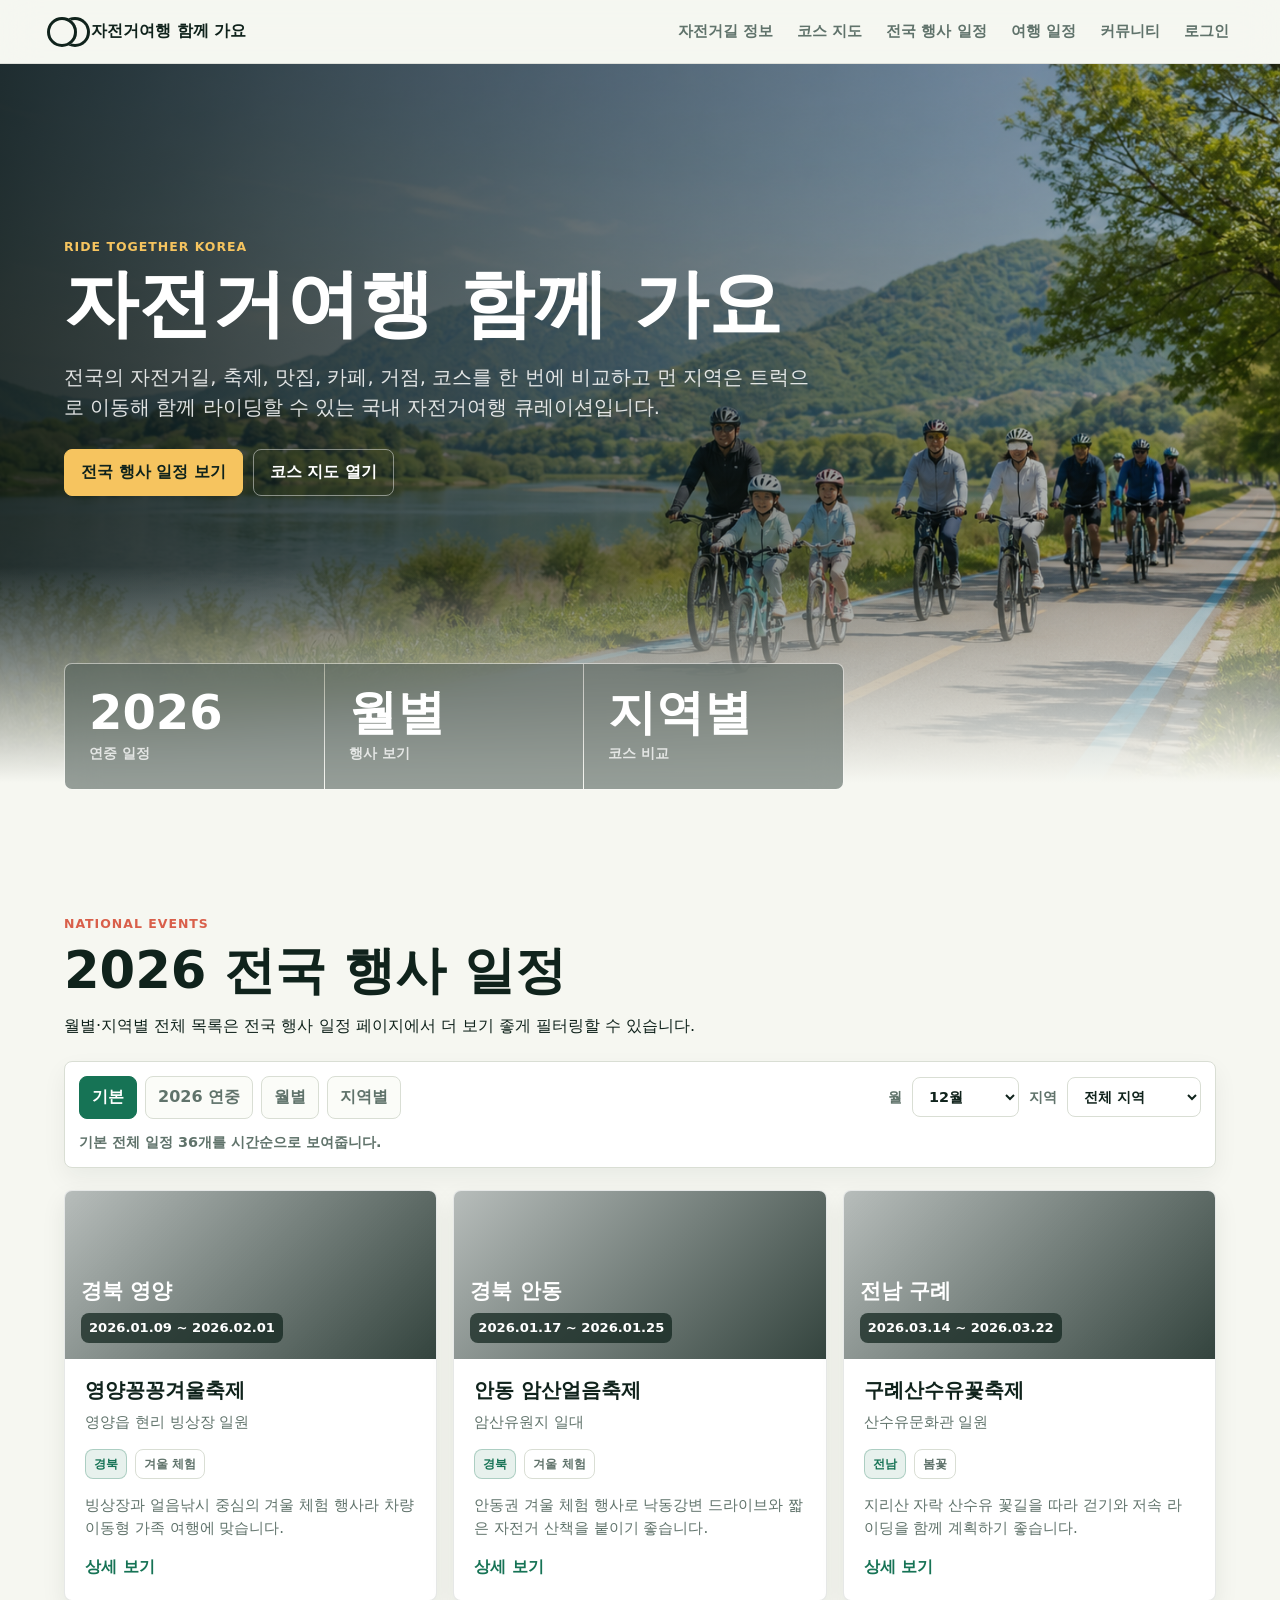
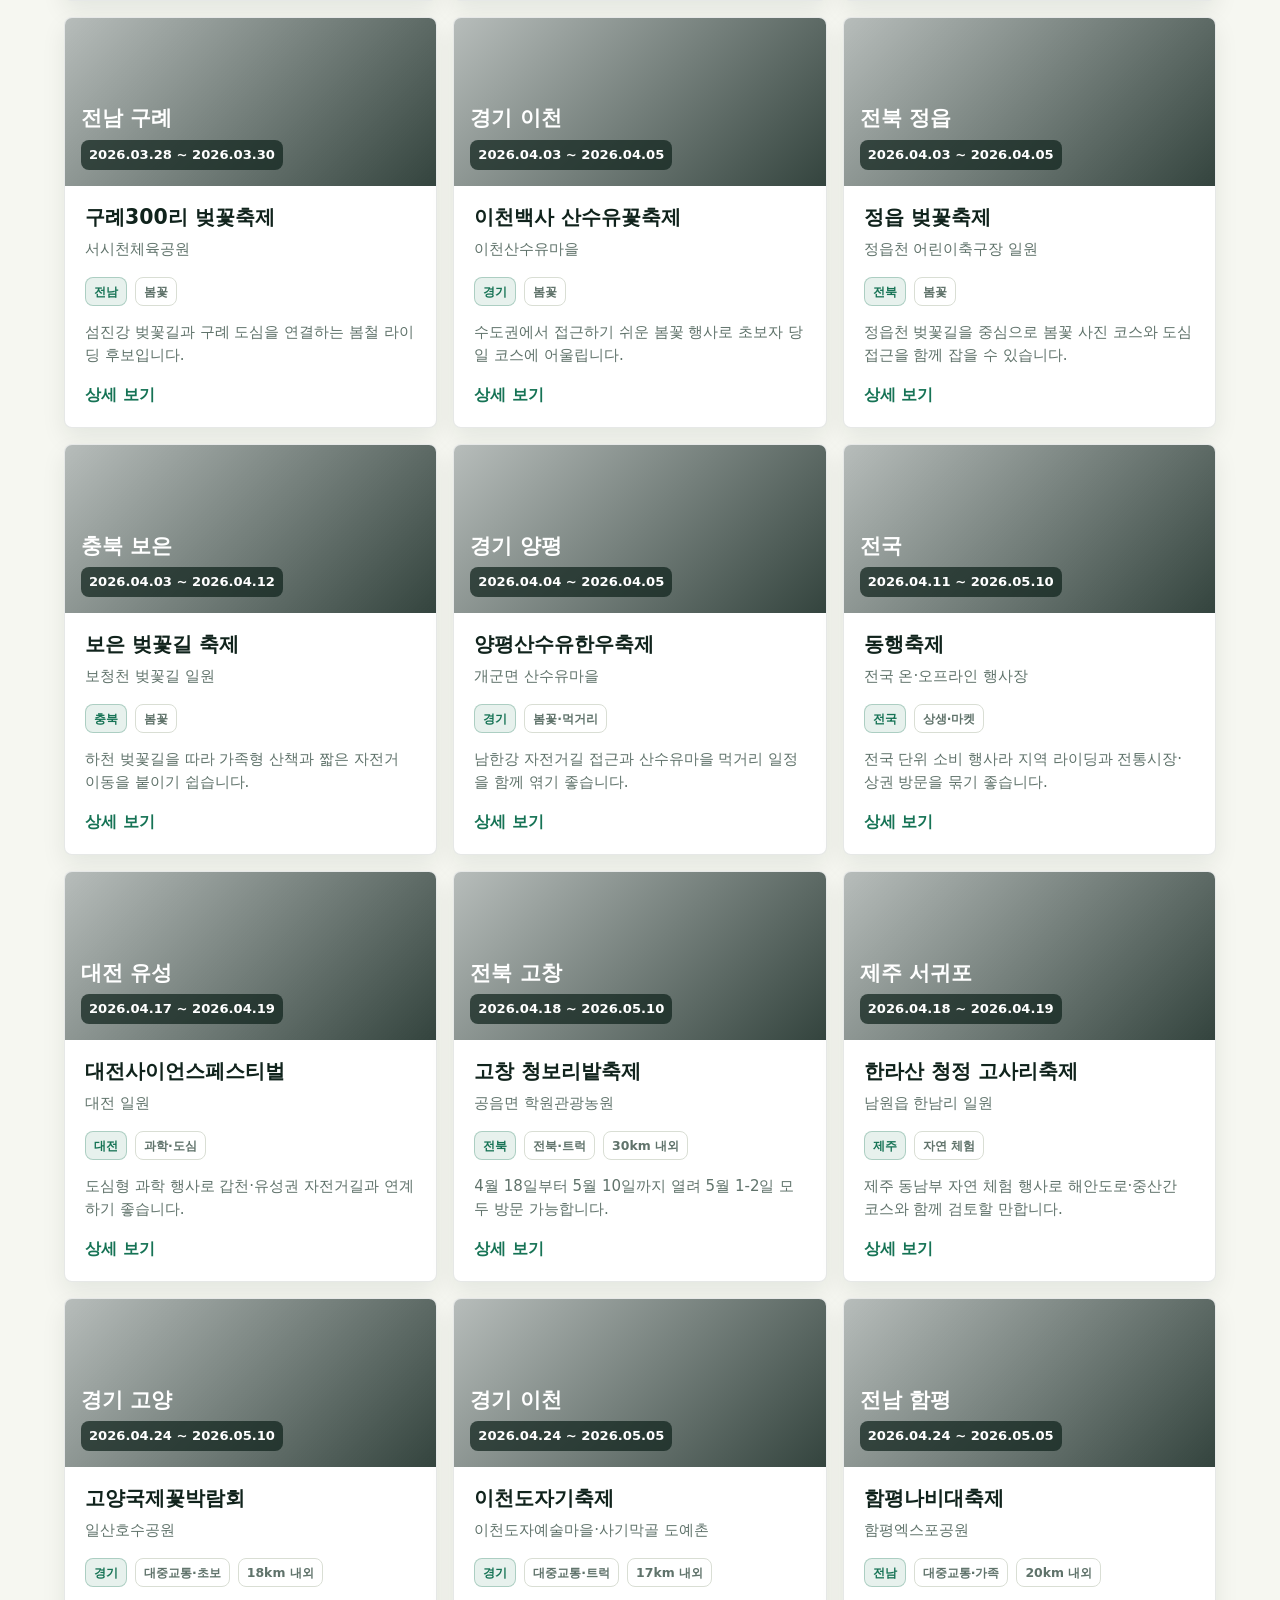
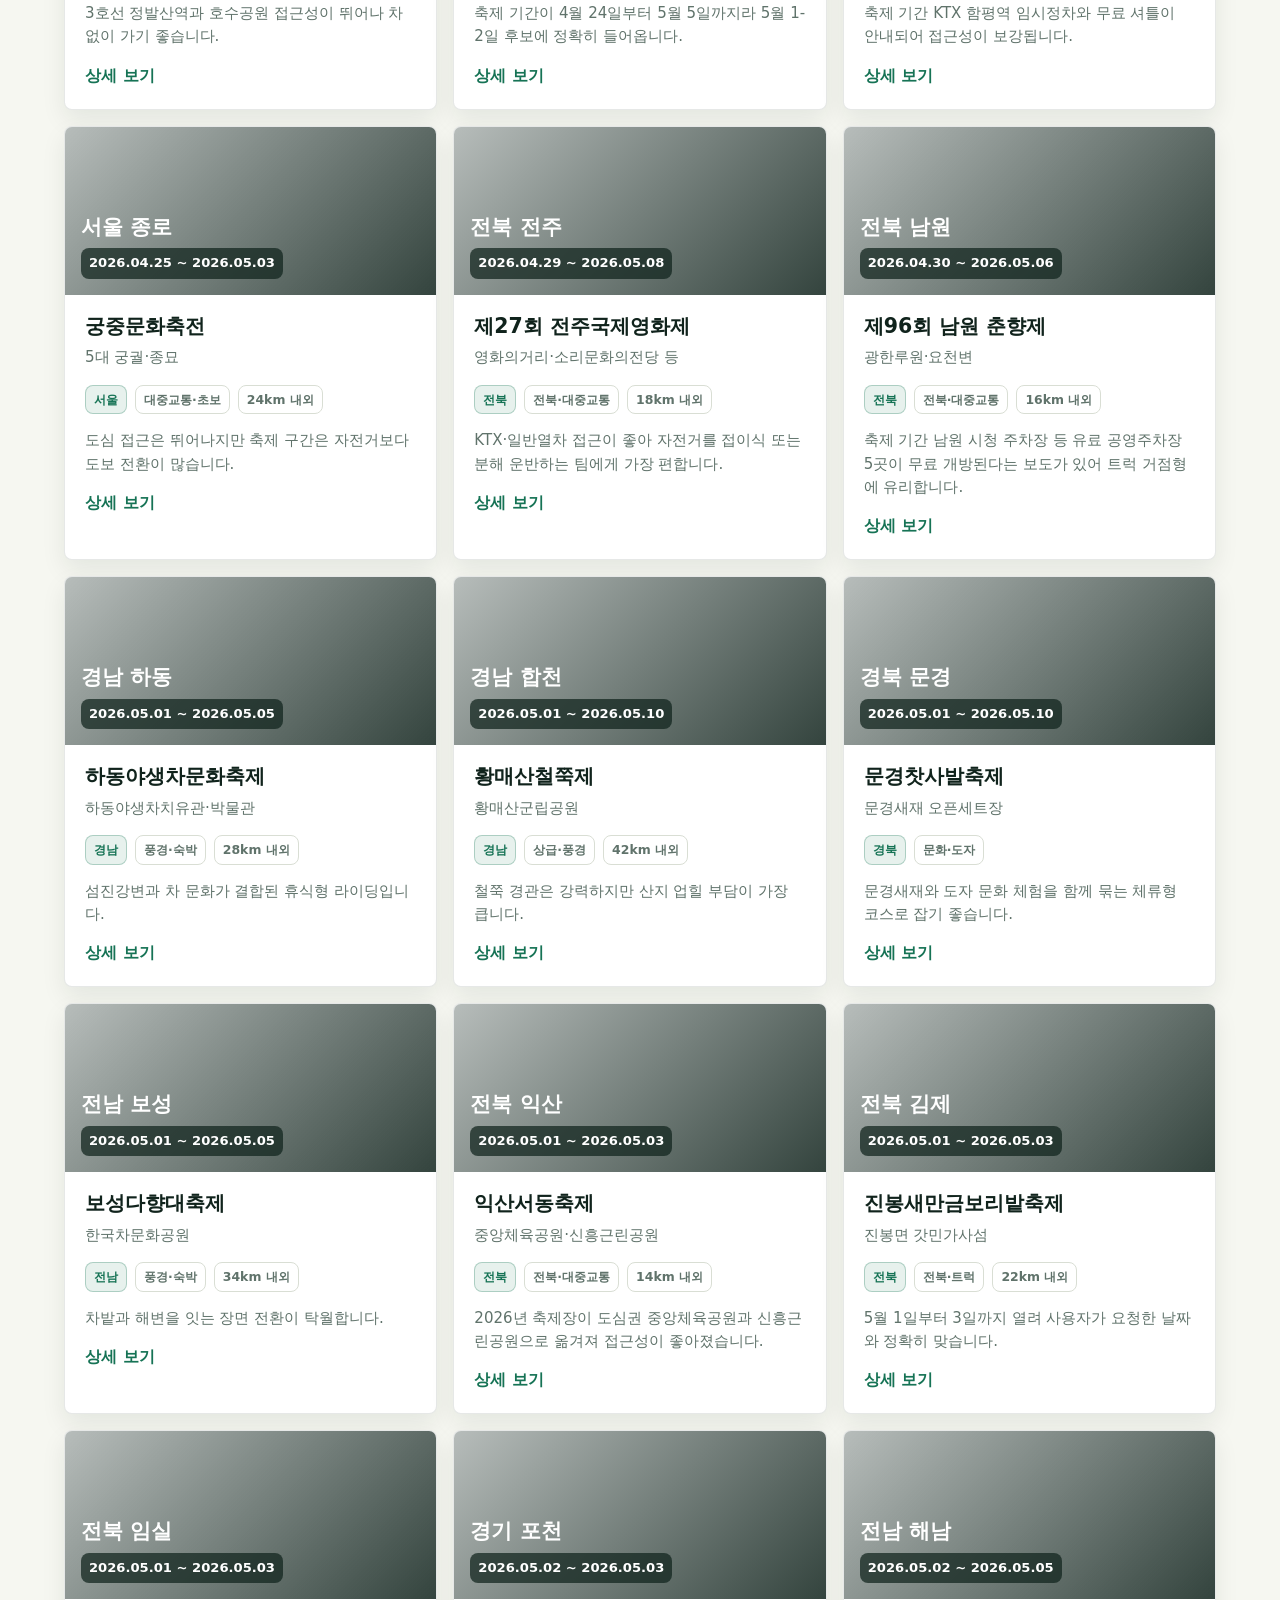
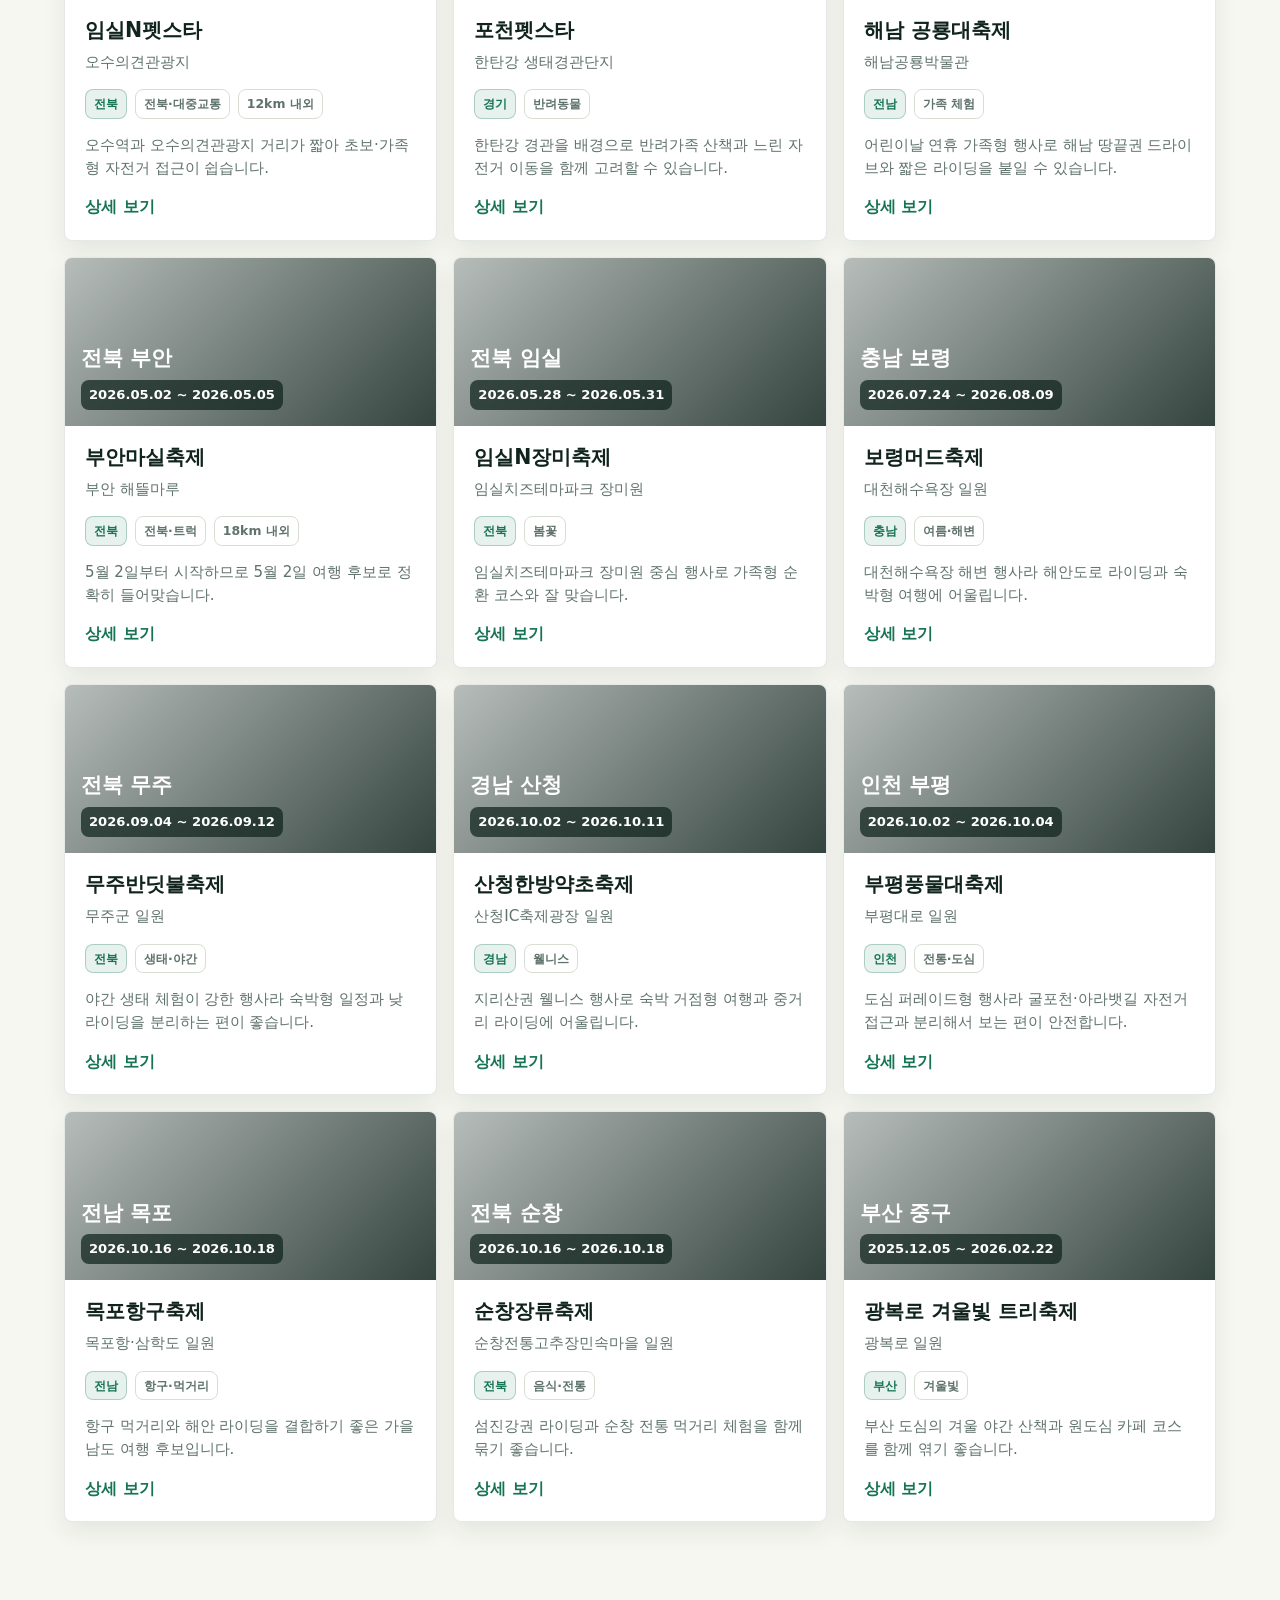
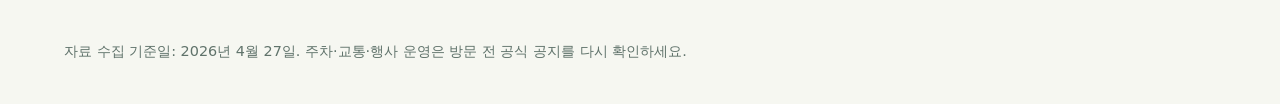
==== commit 43d7067f: "V2.9" ====
--- a/index.html
+++ b/index.html
@@ -28,7 +28,11 @@
 
     <main>
       <section class="hero">
-        <div class="hero-media" aria-hidden="true"></div>
+        <div class="hero-media" aria-hidden="true">
+          <video autoplay muted loop playsinline preload="metadata" poster="assets/seomjingang-bike-hero.png">
+            <source src="mp4/Main%20Page.mp4" type="video/mp4" />
+          </video>
+        </div>
         <div class="hero-copy">
           <p class="eyebrow">Ride Together Korea</p>
           <h1>자전거여행 함께 가요</h1>
@@ -63,6 +67,25 @@
           <h2>2026 전국 행사 일정</h2>
           <p>월별·지역별 전체 목록은 전국 행사 일정 페이지에서 더 보기 좋게 필터링할 수 있습니다.</p>
         </div>
+        <div class="home-schedule-tools" aria-label="2026 행사 일정 보기 옵션">
+          <div class="schedule-view-tabs" id="homeScheduleMode" role="group" aria-label="일정 보기 방식">
+            <button class="active" type="button" data-home-schedule-mode="default">기본</button>
+            <button type="button" data-home-schedule-mode="year">2026 연중</button>
+            <button type="button" data-home-schedule-mode="month">월별</button>
+            <button type="button" data-home-schedule-mode="region">지역별</button>
+          </div>
+          <div class="home-schedule-selects">
+            <label class="sort-control" id="homeMonthControl" hidden>
+              <span>월</span>
+              <select id="homeMonthFilter"></select>
+            </label>
+            <label class="sort-control" id="homeRegionControl" hidden>
+              <span>지역</span>
+              <select id="homeRegionFilter"></select>
+            </label>
+          </div>
+          <p class="calendar-meta" id="homeScheduleMeta">기본 전체 일정을 불러오는 중입니다.</p>
+        </div>
         <div class="route-grid simple" id="homeSchedule"></div>
       </section>
     </main>
--- a/styles.css
+++ b/styles.css
@@ -117,6 +117,21 @@
     url("https://commons.wikimedia.org/wiki/Special:FilePath/Han%20river%20bike%20path%20-%20panoramio.jpg") center / cover;
 }
 
+.hero-media video {
+  position: absolute;
+  inset: 0;
+  width: 100%;
+  height: 100%;
+  object-fit: cover;
+}
+
+.hero-media::after {
+  content: "";
+  position: absolute;
+  inset: 0;
+  background: linear-gradient(90deg, rgba(9, 20, 16, 0.84), rgba(9, 20, 16, 0.52) 48%, rgba(9, 20, 16, 0.2));
+}
+
 .hero::after {
   content: "";
   position: absolute;
@@ -286,6 +301,12 @@
 
 body[data-page="bike-roads"] {
   --page-hero-image: url("https://commons.wikimedia.org/wiki/Special:FilePath/Han%20river%20bike%20path%20-%20panoramio.jpg");
+}
+
+@media (min-width: 821px) {
+  body[data-page="bike-roads"] {
+    overflow: hidden;
+  }
 }
 
 .page-hero .eyebrow {
@@ -404,6 +425,59 @@
   padding-bottom: 34px;
 }
 
+.home-schedule-tools {
+  display: flex;
+  flex-wrap: wrap;
+  align-items: center;
+  justify-content: space-between;
+  gap: 12px;
+  margin: -4px 0 22px;
+  padding: 14px;
+  border: 1px solid var(--line);
+  border-radius: 8px;
+  background: var(--surface);
+  box-shadow: 0 10px 24px rgba(16, 35, 28, 0.06);
+}
+
+.schedule-view-tabs {
+  display: flex;
+  flex-wrap: wrap;
+  gap: 8px;
+}
+
+.schedule-view-tabs button {
+  min-height: 40px;
+  border: 1px solid var(--line);
+  border-radius: 8px;
+  background: #fbfcf8;
+  color: var(--muted);
+  padding: 8px 12px;
+  cursor: pointer;
+  font-weight: 900;
+}
+
+.schedule-view-tabs button.active,
+.schedule-view-tabs button:hover {
+  border-color: var(--green);
+  background: var(--green);
+  color: #fff;
+}
+
+.home-schedule-selects {
+  display: flex;
+  flex-wrap: wrap;
+  gap: 10px;
+  align-items: center;
+}
+
+.home-schedule-tools .calendar-meta {
+  flex-basis: 100%;
+  margin: 0;
+  color: var(--muted);
+  font-size: 0.9rem;
+  font-weight: 800;
+}
+
 .calendar-controls {
   display: flex;
   flex-wrap: wrap;
@@ -1180,6 +1254,7 @@
 .bike-road-menu,
 .bike-road-menu-list {
   display: grid;
+  align-content: start;
   gap: 8px;
 }
 
@@ -1196,9 +1271,9 @@
 
 .bike-road-menu button {
   display: grid;
-  gap: 4px;
-  min-height: 70px;
-  padding: 13px;
+  gap: 2px;
+  min-height: 54px;
+  padding: 10px 12px;
 }
 
 .bike-road-menu button strong,
@@ -1239,6 +1314,145 @@
 .bike-road-menu-list button span {
   color: var(--coral);
   font-size: 0.78rem;
+}
+
+.bike-road-category {
+  display: grid;
+  gap: 6px;
+}
+
+.bike-road-category > button {
+  position: sticky;
+  top: 0;
+  z-index: 1;
+  grid-template-columns: minmax(0, 1fr) auto;
+}
+
+.bike-road-category > button strong,
+.bike-road-category > button span {
+  grid-column: 1;
+}
+
+.bike-road-category > button i {
+  grid-column: 2;
+  grid-row: 1 / span 2;
+  align-self: center;
+  width: 9px;
+  height: 9px;
+  border-right: 2px solid currentColor;
+  border-bottom: 2px solid currentColor;
+  transform: rotate(45deg);
+  transition: transform 0.18s ease;
+}
+
+.bike-road-category.expanded > button i {
+  transform: rotate(-135deg);
+}
+
+.bike-road-sublist {
+  display: grid;
+  gap: 6px;
+  padding: 3px 0 6px 10px;
+  border-left: 3px solid rgba(22, 115, 85, 0.22);
+}
+
+.bike-road-sublist button {
+  min-height: 60px;
+}
+
+.bike-road-sublist.custom {
+  gap: 10px;
+  padding: 8px 0 8px 10px;
+}
+
+.custom-bike-panel {
+  display: grid;
+  gap: 12px;
+}
+
+.custom-bike-form {
+  display: grid;
+  gap: 9px;
+  padding: 11px;
+  border: 1px solid rgba(22, 115, 85, 0.18);
+  border-radius: 8px;
+  background: rgba(255, 255, 255, 0.72);
+}
+
+.custom-bike-form label {
+  display: grid;
+  gap: 5px;
+  color: var(--muted);
+  font-size: 0.78rem;
+  font-weight: 900;
+}
+
+.custom-bike-form input {
+  width: 100%;
+  min-height: 36px;
+  padding: 6px 8px;
+  border: 1px solid var(--line);
+  border-radius: 7px;
+  background: #fbfcf8;
+  color: var(--ink);
+  font: inherit;
+}
+
+.custom-bike-form input[type="file"] {
+  min-height: 0;
+  padding: 7px;
+  font-size: 0.78rem;
+}
+
+.bike-road-menu .custom-bike-form .button {
+  display: inline-flex;
+  align-items: center;
+  justify-content: center;
+  min-height: 38px;
+  padding: 8px 10px;
+  border-radius: 7px;
+  text-align: center;
+}
+
+.custom-bike-status,
+.custom-bike-empty {
+  margin: 0;
+  color: var(--muted);
+  font-size: 0.78rem;
+  font-weight: 800;
+  line-height: 1.45;
+}
+
+.custom-bike-status.error {
+  color: var(--coral);
+}
+
+.custom-bike-list {
+  display: grid;
+  gap: 7px;
+}
+
+.custom-bike-item {
+  display: grid;
+  grid-template-columns: minmax(0, 1fr) auto;
+  gap: 6px;
+  align-items: stretch;
+}
+
+.custom-bike-item > button:first-child {
+  min-height: 58px;
+}
+
+.bike-road-menu .custom-bike-delete {
+  width: auto;
+  min-height: 58px;
+  padding: 0 9px;
+  border-color: rgba(217, 95, 74, 0.22);
+  background: #fff7f4;
+  color: var(--coral);
+  font-size: 0.76rem;
+  font-weight: 900;
+  text-align: center;
 }
 
 .bike-map-window {
@@ -1455,27 +1669,50 @@
 }
 
 .bike-kakao-service {
-  padding: 0 0 clamp(34px, 5vw, 58px);
+  padding: 0;
 }
 
 .bike-map-service.kakao-version {
-  min-height: calc(100vh - 132px);
-  box-shadow: 0 18px 44px rgba(16, 35, 28, 0.12);
+  grid-template-columns: minmax(250px, 290px) minmax(0, 1fr);
+  height: calc(100vh - 64px);
+  min-height: calc(100vh - 64px);
+  border: 0;
+  border-radius: 0;
+  box-shadow: none;
+}
+
+.bike-map-service.kakao-version .bike-map-left {
+  grid-template-rows: auto minmax(0, 1fr) auto;
+  height: calc(100vh - 64px);
+  min-height: calc(100vh - 64px);
+}
+
+.bike-map-service.kakao-version .bike-road-menu {
+  min-height: 0;
+  overflow: auto;
+  padding-right: 4px;
+}
+
+.bike-map-service.kakao-version .bike-road-menu-list {
+  display: none;
 }
 
 .bike-kakao-stage {
   position: relative;
   min-width: 0;
-  min-height: 680px;
+  min-height: calc(100vh - 64px);
+  padding: 8px;
+  box-sizing: border-box;
   background: #e5ece7;
 }
 
 .bike-kakao-canvas {
   position: relative;
   width: 100%;
-  min-height: calc(100vh - 132px);
-  height: 100%;
+  min-height: calc(100vh - 80px);
+  height: calc(100vh - 80px);
   overflow: hidden;
+  border-radius: 8px;
   background:
     linear-gradient(135deg, rgba(18, 46, 37, 0.72), rgba(29, 111, 150, 0.54)),
     linear-gradient(90deg, rgba(255, 255, 255, 0.18) 1px, transparent 1px),
@@ -1484,39 +1721,170 @@
   background-size: auto, 64px 64px, 64px 64px, auto;
 }
 
-.bike-layer-panel {
+.bike-kakao-canvas > div:first-child {
+  width: 100% !important;
+  height: 100% !important;
+}
+
+.bike-floating-controls {
   position: absolute;
-  z-index: 8;
+  z-index: 9;
   top: 14px;
   right: 14px;
   display: grid;
-  gap: 8px;
-  width: min(420px, calc(100% - 28px));
-}
-
-.bike-layer-group {
-  display: grid;
-  grid-template-columns: 88px minmax(0, 1fr);
-  align-items: center;
-  gap: 8px;
-  padding: 8px;
-  border: 1px solid rgba(16, 35, 28, 0.13);
+  justify-items: end;
+  gap: 7px;
+  width: min(560px, calc(100% - 28px));
+}
+
+.bike-layer-panel {
+  display: grid;
+  grid-template-columns: repeat(3, minmax(132px, 1fr));
+  align-items: start;
+  gap: 7px;
+  width: 100%;
+}
+
+.bike-map-type-control {
+  display: inline-flex;
+  justify-self: end;
+  gap: 4px;
+  padding: 4px;
+  border: 1px solid rgba(16, 35, 28, 0.14);
   border-radius: 8px;
   background: rgba(255, 255, 255, 0.94);
   box-shadow: 0 12px 28px rgba(16, 35, 28, 0.12);
   backdrop-filter: blur(12px);
 }
 
-.bike-layer-group strong {
+.bike-map-type-control button {
   display: inline-flex;
   align-items: center;
+  justify-content: center;
+  gap: 0;
+  min-width: 42px;
+  min-height: 34px;
+  padding: 5px 7px;
+  border: 1px solid transparent;
+  border-radius: 7px;
+  background: transparent;
+  color: var(--muted);
+  font-size: 0.78rem;
+  font-weight: 900;
+  cursor: pointer;
+  white-space: nowrap;
+}
+
+.bike-map-type-control .map-type-icon {
+  display: inline-flex;
+  align-items: center;
+  justify-content: center;
+  width: 28px;
+  height: 24px;
+  padding: 0;
+  border-radius: 999px;
+  background: rgba(16, 35, 28, 0.08);
+  color: var(--ink);
+}
+
+.bike-map-type-control svg {
+  width: 17px;
+  height: 17px;
+  fill: none;
+  stroke: currentColor;
+  stroke-width: 2;
+  stroke-linecap: round;
+  stroke-linejoin: round;
+}
+
+.bike-map-type-control strong {
+  display: none;
+}
+
+.bike-map-type-control button.active,
+.bike-map-type-control button:hover {
+  border-color: var(--green);
+  background: #e5f2ea;
+  color: var(--green);
+}
+
+.bike-map-type-control button.active .map-type-icon,
+.bike-map-type-control button:hover .map-type-icon {
+  background: var(--green);
+  color: #fff;
+}
+
+.bike-road-category > button {
+  border-color: rgba(22, 115, 85, 0.24);
+  background: #edf5ef;
+  box-shadow: inset 4px 0 0 rgba(22, 115, 85, 0.32);
+}
+
+.bike-road-category > button:hover,
+.bike-road-category > button.active {
+  background: #dfeee6;
+}
+
+.bike-layer-group {
+  display: grid;
+  gap: 7px;
+  padding: 7px 8px;
+  border: 1px solid rgba(16, 35, 28, 0.13);
+  border-radius: 8px;
+  background: rgba(255, 255, 255, 0.94);
+  box-shadow: 0 12px 28px rgba(16, 35, 28, 0.12);
+  backdrop-filter: blur(12px);
+}
+
+.bike-layer-group.legend {
+  border-color: rgba(22, 115, 85, 0.26);
+  background: rgba(232, 244, 237, 0.96);
+}
+
+.bike-layer-group.facility {
+  border-color: rgba(29, 111, 150, 0.24);
+  background: rgba(232, 243, 247, 0.96);
+}
+
+.bike-layer-group.nearby {
+  border-color: rgba(214, 163, 41, 0.28);
+  background: rgba(252, 247, 228, 0.97);
+}
+
+.bike-layer-group.legend .bike-layer-title > span {
+  background: var(--green);
+}
+
+.bike-layer-group.facility .bike-layer-title > span {
+  background: #1d6f96;
+}
+
+.bike-layer-group.nearby .bike-layer-title > span {
+  background: #a87316;
+}
+
+.bike-layer-title {
+  width: 100%;
+  border: 0;
+  background: transparent;
+  color: var(--ink);
+  cursor: pointer;
+}
+
+.bike-layer-title,
+.bike-layer-title strong {
+  display: inline-flex;
+  align-items: center;
   gap: 6px;
-  color: var(--ink);
   font-size: 0.86rem;
   line-height: 1.1;
 }
 
-.bike-layer-group strong span {
+.bike-layer-title strong {
+  font-weight: 900;
+}
+
+.bike-layer-title > span {
   display: inline-flex;
   align-items: center;
   justify-content: center;
@@ -1528,14 +1896,44 @@
   font-size: 0.72rem;
 }
 
-.bike-layer-group div {
+.bike-layer-title i {
+  margin-left: auto;
+  width: 8px;
+  height: 8px;
+  border-right: 2px solid currentColor;
+  border-bottom: 2px solid currentColor;
+  transform: rotate(45deg);
+  transition: transform 0.18s ease;
+}
+
+.bike-layer-group.expanded .bike-layer-title i {
+  transform: rotate(-135deg);
+}
+
+.bike-layer-group svg,
+.bike-layer-marker svg {
+  width: 15px;
+  height: 15px;
+  fill: none;
+  stroke: currentColor;
+  stroke-width: 2;
+  stroke-linecap: round;
+  stroke-linejoin: round;
+}
+
+.bike-layer-marker svg {
+  width: 18px;
+  height: 18px;
+}
+
+.bike-layer-detail {
   display: flex;
   flex-wrap: wrap;
   gap: 6px;
-  justify-content: flex-end;
-}
-
-.bike-layer-group button {
+  justify-content: flex-start;
+}
+
+.bike-layer-detail button {
   display: inline-flex;
   align-items: center;
   gap: 5px;
@@ -1551,7 +1949,7 @@
   white-space: nowrap;
 }
 
-.bike-layer-group button b {
+.bike-layer-detail button b {
   display: inline-flex;
   align-items: center;
   justify-content: center;
@@ -1563,15 +1961,15 @@
   font-size: 0.68rem;
 }
 
-.bike-layer-group button.active,
-.bike-layer-group button:hover {
+.bike-layer-detail button.active,
+.bike-layer-detail button:hover {
   border-color: var(--green);
   background: var(--green);
   color: #fff;
 }
 
-.bike-layer-group button.active b,
-.bike-layer-group button:hover b {
+.bike-layer-detail button.active b,
+.bike-layer-detail button:hover b {
   background: rgba(255, 255, 255, 0.20);
   color: #fff;
 }
@@ -1580,10 +1978,10 @@
   display: inline-flex;
   align-items: center;
   gap: 6px;
-  transform: translate(-17px, -20px);
+  transform: translate(0, 0);
   max-width: 190px;
   font-family: inherit;
-  pointer-events: none;
+  pointer-events: auto;
 }
 
 .bike-layer-marker b {
@@ -1602,6 +2000,9 @@
 }
 
 .bike-layer-marker small {
+  position: absolute;
+  left: 50%;
+  bottom: calc(100% + 7px);
   display: inline-block;
   max-width: 142px;
   overflow: hidden;
@@ -1612,11 +2013,25 @@
   color: var(--ink);
   font-size: 0.72rem;
   font-weight: 900;
+  opacity: 0;
+  pointer-events: none;
+  transform: translateX(-50%) translateY(4px);
+  transition: opacity 0.18s ease, transform 0.18s ease;
   text-overflow: ellipsis;
   white-space: nowrap;
   box-shadow: 0 9px 20px rgba(16, 35, 28, 0.14);
 }
 
+.bike-layer-marker:hover small {
+  opacity: 1;
+  transform: translateX(-50%) translateY(0);
+}
+
+.bike-kakao-canvas[data-zoom-detail="true"] .bike-layer-marker small {
+  opacity: 1;
+  transform: translateX(-50%) translateY(0);
+}
+
 .bike-layer-marker.cert b {
   background: var(--coral);
 }
@@ -1635,6 +2050,11 @@
 
 .bike-layer-marker.cafe b {
   background: #7a9b3f;
+}
+
+.bike-layer-marker.food small,
+.bike-layer-marker.cafe small {
+  max-width: 210px;
 }
 
 .bike-kakao-info {
@@ -1651,6 +2071,195 @@
   backdrop-filter: blur(14px);
 }
 
+.bike-road-detail-panel {
+  position: absolute;
+  z-index: 7;
+  top: 78px;
+  right: 18px;
+  width: min(370px, calc(100% - 36px));
+  display: grid;
+  gap: 10px;
+  padding: 16px;
+  border: 1px solid rgba(16, 35, 28, 0.14);
+  border-radius: 8px;
+  background: rgba(255, 255, 255, 0.96);
+  box-shadow: 0 18px 36px rgba(16, 35, 28, 0.17);
+  backdrop-filter: blur(14px);
+}
+
+.detail-panel-head {
+  display: flex;
+  align-items: center;
+  justify-content: space-between;
+  gap: 10px;
+}
+
+.detail-panel-head span {
+  color: var(--coral);
+  font-size: 0.78rem;
+  font-weight: 900;
+  text-transform: uppercase;
+}
+
+.detail-panel-head a {
+  display: inline-flex;
+  align-items: center;
+  justify-content: center;
+  width: 28px;
+  height: 28px;
+  border: 1px solid rgba(16, 35, 28, 0.12);
+  border-radius: 50%;
+  background: #f3f7f3;
+  color: var(--ink);
+  font-size: 1rem;
+  font-weight: 900;
+  cursor: pointer;
+  text-decoration: none;
+}
+
+.bike-road-detail-panel strong {
+  font-size: 1.1rem;
+  line-height: 1.2;
+}
+
+.bike-road-detail-panel p,
+.bike-road-detail-panel li {
+  color: var(--muted);
+  font-size: 0.82rem;
+  font-weight: 800;
+}
+
+.bike-road-detail-panel p {
+  margin: 0;
+}
+
+.bike-road-detail-panel ul {
+  display: grid;
+  gap: 7px;
+  margin: 0;
+  padding-left: 18px;
+}
+
+.elevation-head,
+.elevation-stats {
+  display: flex;
+  align-items: center;
+  justify-content: space-between;
+  gap: 12px;
+}
+
+.elevation-head strong {
+  font-size: 1rem;
+}
+
+.elevation-head span,
+.elevation-stats,
+.elevation-note {
+  color: var(--muted);
+  font-size: 0.78rem;
+  font-weight: 900;
+}
+
+.elevation-note {
+  margin: 0;
+}
+
+.elevation-line-chart {
+  position: relative;
+  min-height: 70px;
+  padding: 8px;
+  border-radius: 8px;
+  background:
+    linear-gradient(to top, rgba(16, 35, 28, 0.08) 1px, transparent 1px),
+    #f3f7f3;
+  background-size: 100% 18px;
+}
+
+.elevation-line-chart svg {
+  display: block;
+  width: 100%;
+  height: 76px;
+}
+
+.elevation-grid {
+  stroke: rgba(16, 35, 28, 0.13);
+  stroke-width: 1;
+}
+
+.elevation-grid.mid {
+  stroke-dasharray: 5 7;
+}
+
+.elevation-area {
+  fill: rgba(22, 115, 85, 0.13);
+}
+
+.elevation-line {
+  fill: none;
+  stroke: var(--green);
+  stroke-width: 4;
+  stroke-linecap: round;
+  stroke-linejoin: round;
+}
+
+.elevation-line-chart.no-elevation .elevation-line {
+  stroke: #1d6f96;
+  stroke-dasharray: 7 7;
+}
+
+.elevation-line-chart.is-loading .elevation-line {
+  stroke: #b9c4bd;
+}
+
+.slope-bars {
+  display: flex;
+  align-items: center;
+  gap: 2px;
+  min-height: 70px;
+  padding: 8px;
+  border-radius: 8px;
+  background:
+    linear-gradient(to top, rgba(16, 35, 28, 0.08) 1px, transparent 1px),
+    #f3f7f3;
+  background-size: 100% 18px;
+}
+
+.slope-bars i {
+  flex: 1 1 0;
+  min-width: 2px;
+  border-radius: 999px 999px 0 0;
+  background: var(--green);
+}
+
+.slope-bars i.elevation {
+  background: linear-gradient(180deg, #1d6f96, #167355);
+}
+
+.slope-bars i.up {
+  background: #d6a329;
+}
+
+.slope-bars i.hard-up {
+  background: #d95f4a;
+}
+
+.slope-bars i.down {
+  background: #1d6f96;
+}
+
+.slope-bars i.hard-down {
+  background: #6554a4;
+}
+
+.slope-bars.no-elevation i,
+.slope-bars.is-loading i {
+  background: #b9c4bd;
+}
+
+.slope-bars.is-loading i:nth-child(3n) {
+  height: 42px;
+}
+
 .bike-kakao-info span {
   color: var(--coral);
   font-size: 0.78rem;
@@ -1689,6 +2298,53 @@
   font-size: 0.76rem;
   font-style: normal;
   font-weight: 900;
+}
+
+.bike-detail-control {
+  position: relative;
+  display: inline-flex;
+}
+
+.bike-info-chips button,
+.bike-detail-tab {
+  position: relative;
+  z-index: 1;
+  display: inline-flex;
+  align-items: center;
+  min-height: 26px;
+  padding: 4px 10px;
+  border: 1px solid rgba(22, 115, 85, 0.24);
+  border-radius: 999px;
+  background: #fff;
+  color: var(--ink);
+  font-size: 0.76rem;
+  font-weight: 900;
+  cursor: pointer;
+  text-decoration: none;
+}
+
+.bike-info-chips button.active,
+.bike-info-chips button:hover,
+.bike-detail-control:has(.bike-road-detail-panel:target) .bike-detail-tab,
+.bike-detail-tab:hover {
+  border-color: var(--green);
+  background: var(--green);
+  color: #fff;
+}
+
+.bike-detail-control .bike-road-detail-panel {
+  top: auto;
+  right: auto;
+  bottom: calc(100% + 10px);
+  left: 0;
+  width: min(370px, calc(100vw - 330px));
+  display: none;
+}
+
+.bike-road-detail-panel:target,
+.bike-detail-control:focus-within .bike-road-detail-panel,
+.bike-detail-control:hover .bike-road-detail-panel {
+  display: grid;
 }
 
 .bike-road-layout {
@@ -2356,29 +3012,53 @@
   }
 
   .bike-map-service.kakao-version {
+    grid-template-columns: 1fr;
+    height: auto;
+    min-height: calc(100dvh - 64px);
+    overflow: visible;
+  }
+
+  .bike-map-service.kakao-version .bike-map-left {
+    order: 2;
+    height: auto;
     min-height: 0;
+    max-height: none;
+  }
+
+  .bike-map-service.kakao-version .bike-road-menu {
+    max-height: 360px;
   }
 
   .bike-kakao-stage {
-    min-height: 650px;
+    order: 1;
+    height: calc(100dvh - 64px);
+    min-height: 580px;
   }
 
   .bike-kakao-canvas {
-    min-height: 650px;
-    height: 650px;
-  }
-
-  .bike-layer-panel {
+    min-height: 0;
+    height: 100%;
+  }
+
+  .bike-floating-controls {
     top: 10px;
     right: 10px;
-    width: min(380px, calc(100% - 20px));
+    width: min(460px, calc(100% - 20px));
+  }
+
+  .bike-layer-panel {
+    grid-template-columns: repeat(3, minmax(108px, 1fr));
+  }
+
+  .bike-map-type-control {
+    max-width: calc(100% - 20px);
   }
 
   .bike-layer-group {
     grid-template-columns: 1fr;
   }
 
-  .bike-layer-group div {
+  .bike-layer-detail {
     justify-content: flex-start;
   }
 
@@ -2388,8 +3068,16 @@
     width: calc(100% - 24px);
   }
 
-  .bike-layer-marker small {
-    display: none;
+  .bike-road-detail-panel {
+    top: 72px;
+    right: 12px;
+    width: min(360px, calc(100% - 24px));
+  }
+
+  .bike-detail-control .bike-road-detail-panel {
+    right: 0;
+    left: auto;
+    width: min(360px, calc(100vw - 36px));
   }
 
   .bike-road-map-marker small {
@@ -2419,6 +3107,17 @@
 
   .chip-group {
     justify-content: flex-start;
+  }
+
+  .home-schedule-tools {
+    align-items: stretch;
+    flex-direction: column;
+  }
+
+  .home-schedule-selects,
+  .home-schedule-selects .sort-control,
+  .home-schedule-selects select {
+    width: 100%;
   }
 }
 
@@ -2450,34 +3149,78 @@
     grid-template-columns: 54px minmax(0, 1fr);
   }
 
-  .bike-layer-panel {
-    position: absolute;
+  .bike-floating-controls {
     top: 8px;
     right: 8px;
     width: calc(100% - 16px);
   }
 
+  .bike-layer-panel {
+    grid-template-columns: 1fr;
+  }
+
+  .bike-map-type-control {
+    justify-self: stretch;
+    width: 100%;
+  }
+
+  .bike-map-type-control button {
+    flex: 1 1 0;
+    justify-content: center;
+    padding: 5px 7px;
+  }
+
   .bike-layer-group {
     padding: 7px;
   }
 
-  .bike-layer-group button {
+  .bike-layer-detail button {
     min-height: 29px;
     padding: 4px 7px;
     font-size: 0.74rem;
   }
 
-  .bike-kakao-stage,
+  .bike-road-detail-panel {
+    top: 172px;
+    right: 8px;
+    width: calc(100% - 16px);
+  }
+
+  .bike-detail-control .bike-road-detail-panel {
+    right: 0;
+    left: auto;
+    width: calc(100vw - 32px);
+  }
+
+  .bike-kakao-stage {
+    height: calc(100dvh - 64px);
+    min-height: 560px;
+  }
+
   .bike-kakao-canvas {
-    min-height: 700px;
-  }
-
-  .bike-kakao-canvas {
-    height: 700px;
+    min-height: 560px;
+    height: 100%;
   }
 
   .bike-kakao-info {
     padding: 14px;
   }
 
-}
+  .elevation-head,
+  .elevation-stats {
+    align-items: flex-start;
+    flex-direction: column;
+    gap: 4px;
+  }
+
+  .slope-bars,
+  .elevation-line-chart {
+    min-height: 54px;
+    padding: 6px;
+  }
+
+  .elevation-line-chart svg {
+    height: 58px;
+  }
+
+}
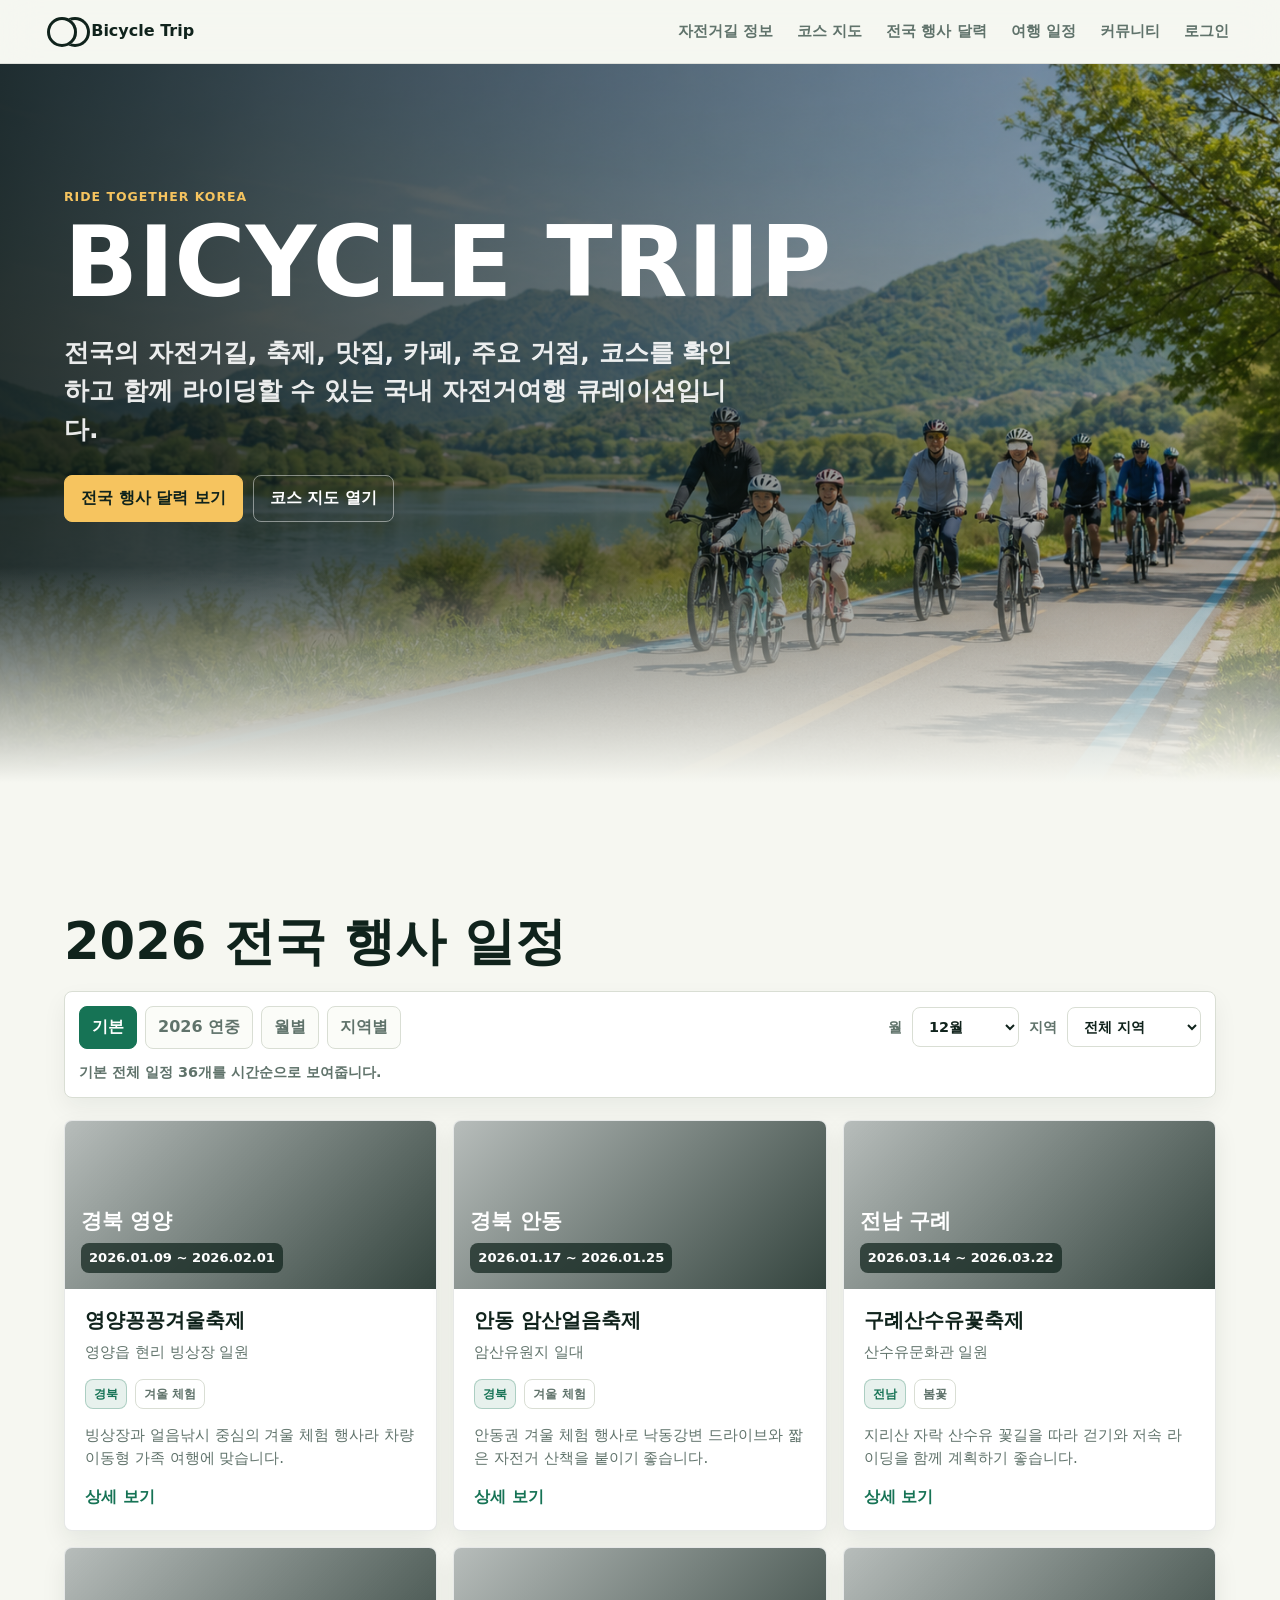
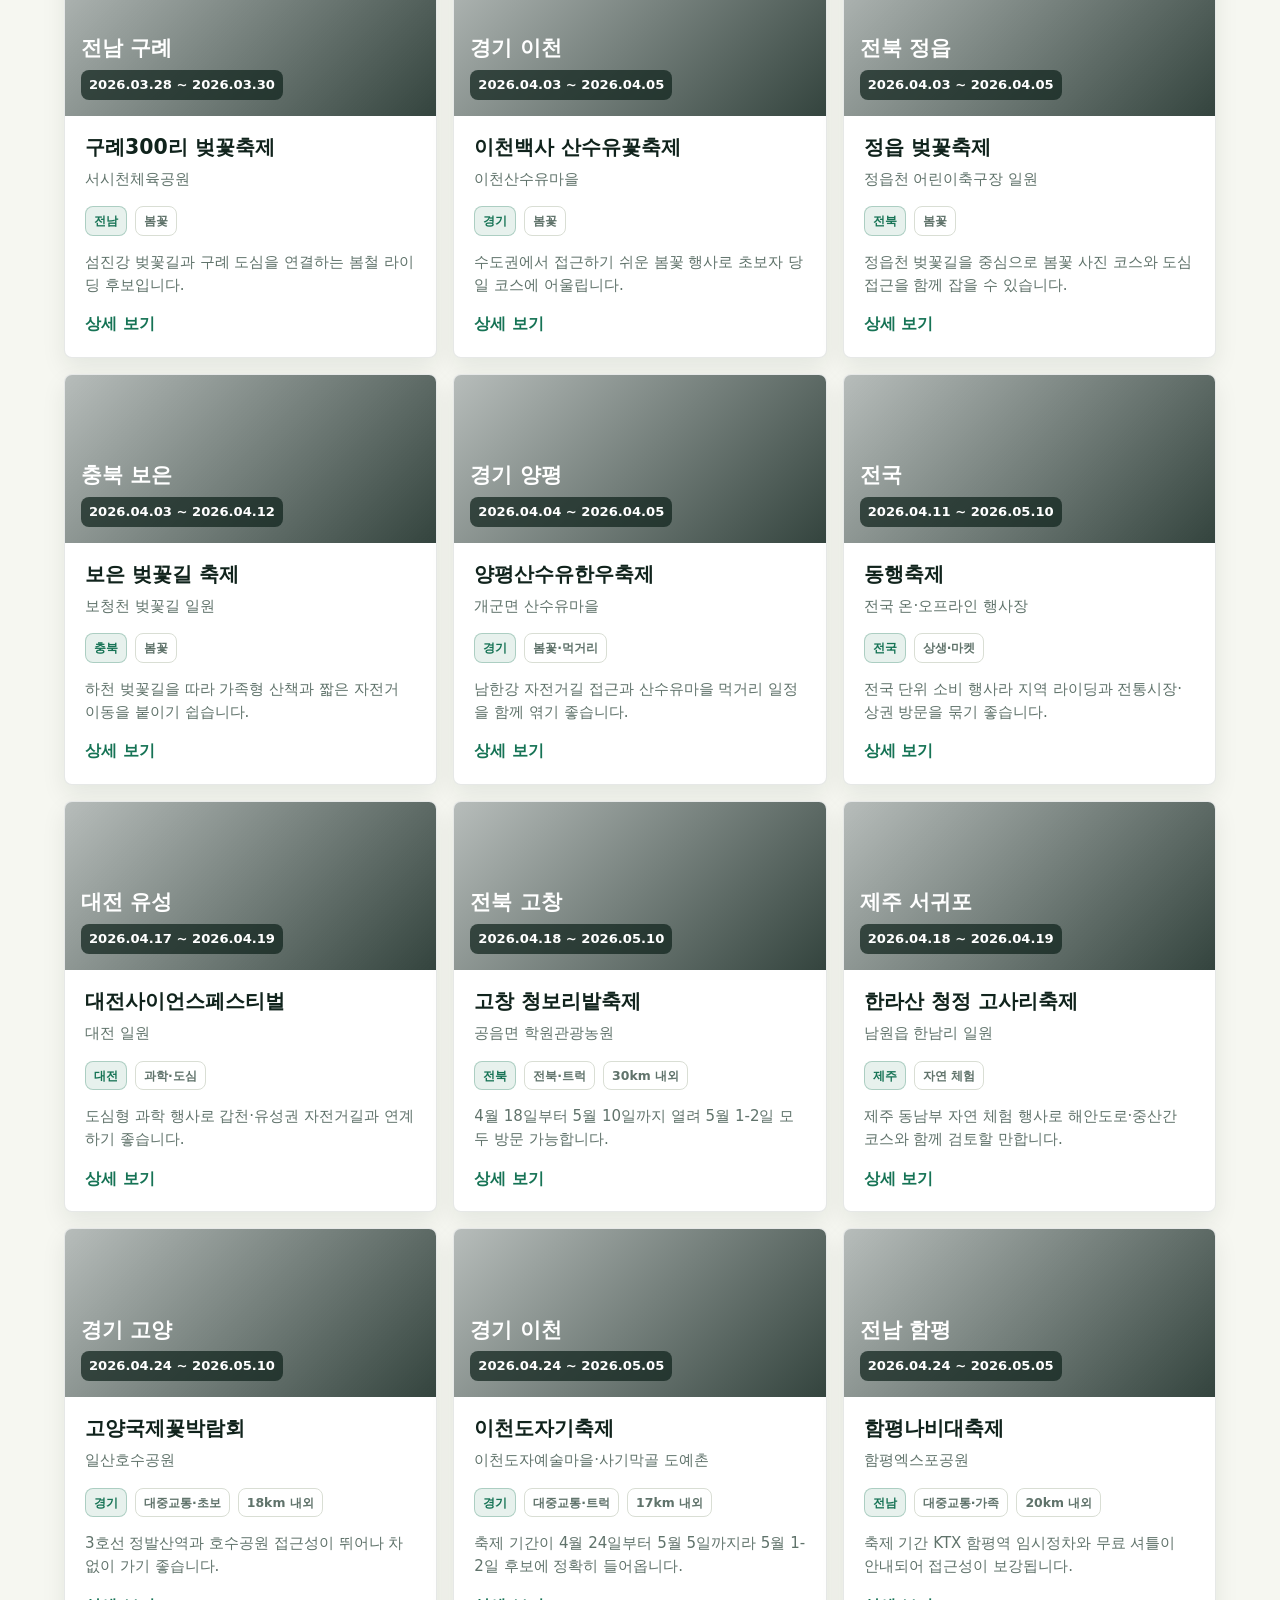
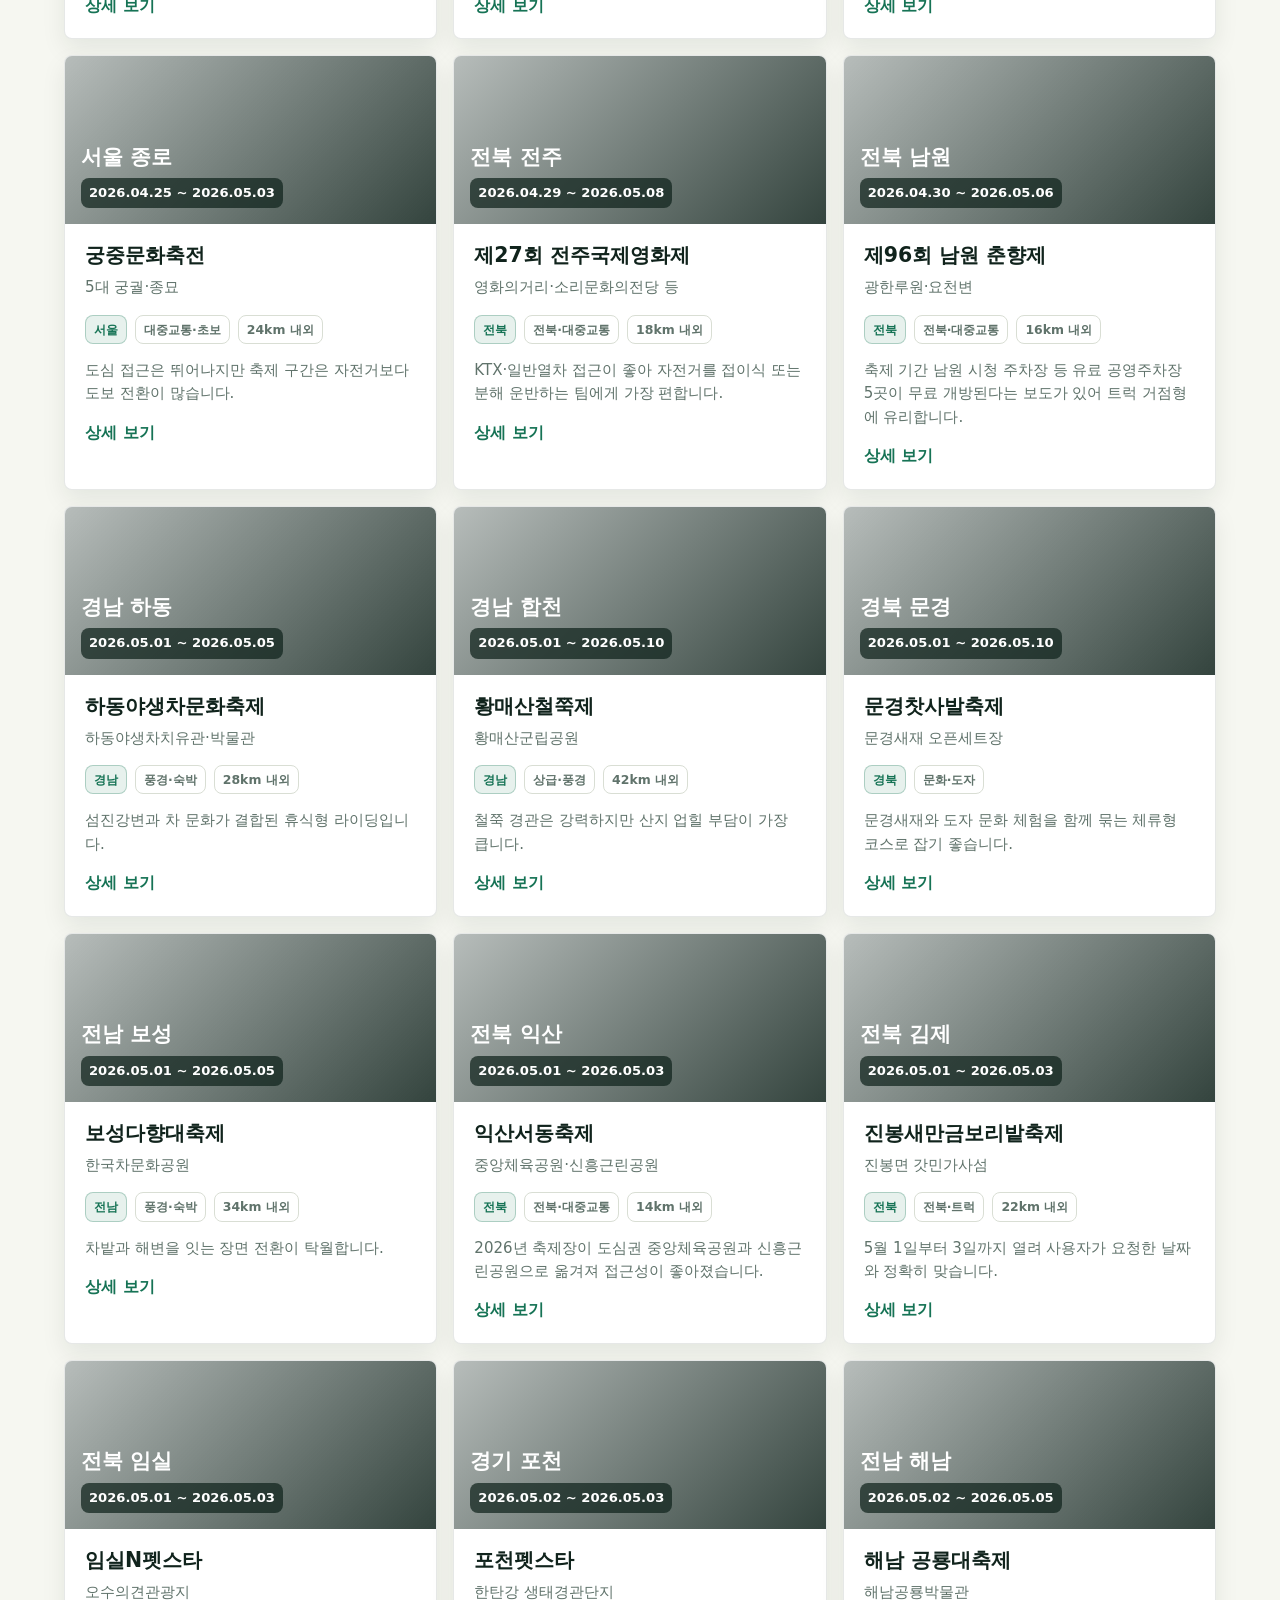
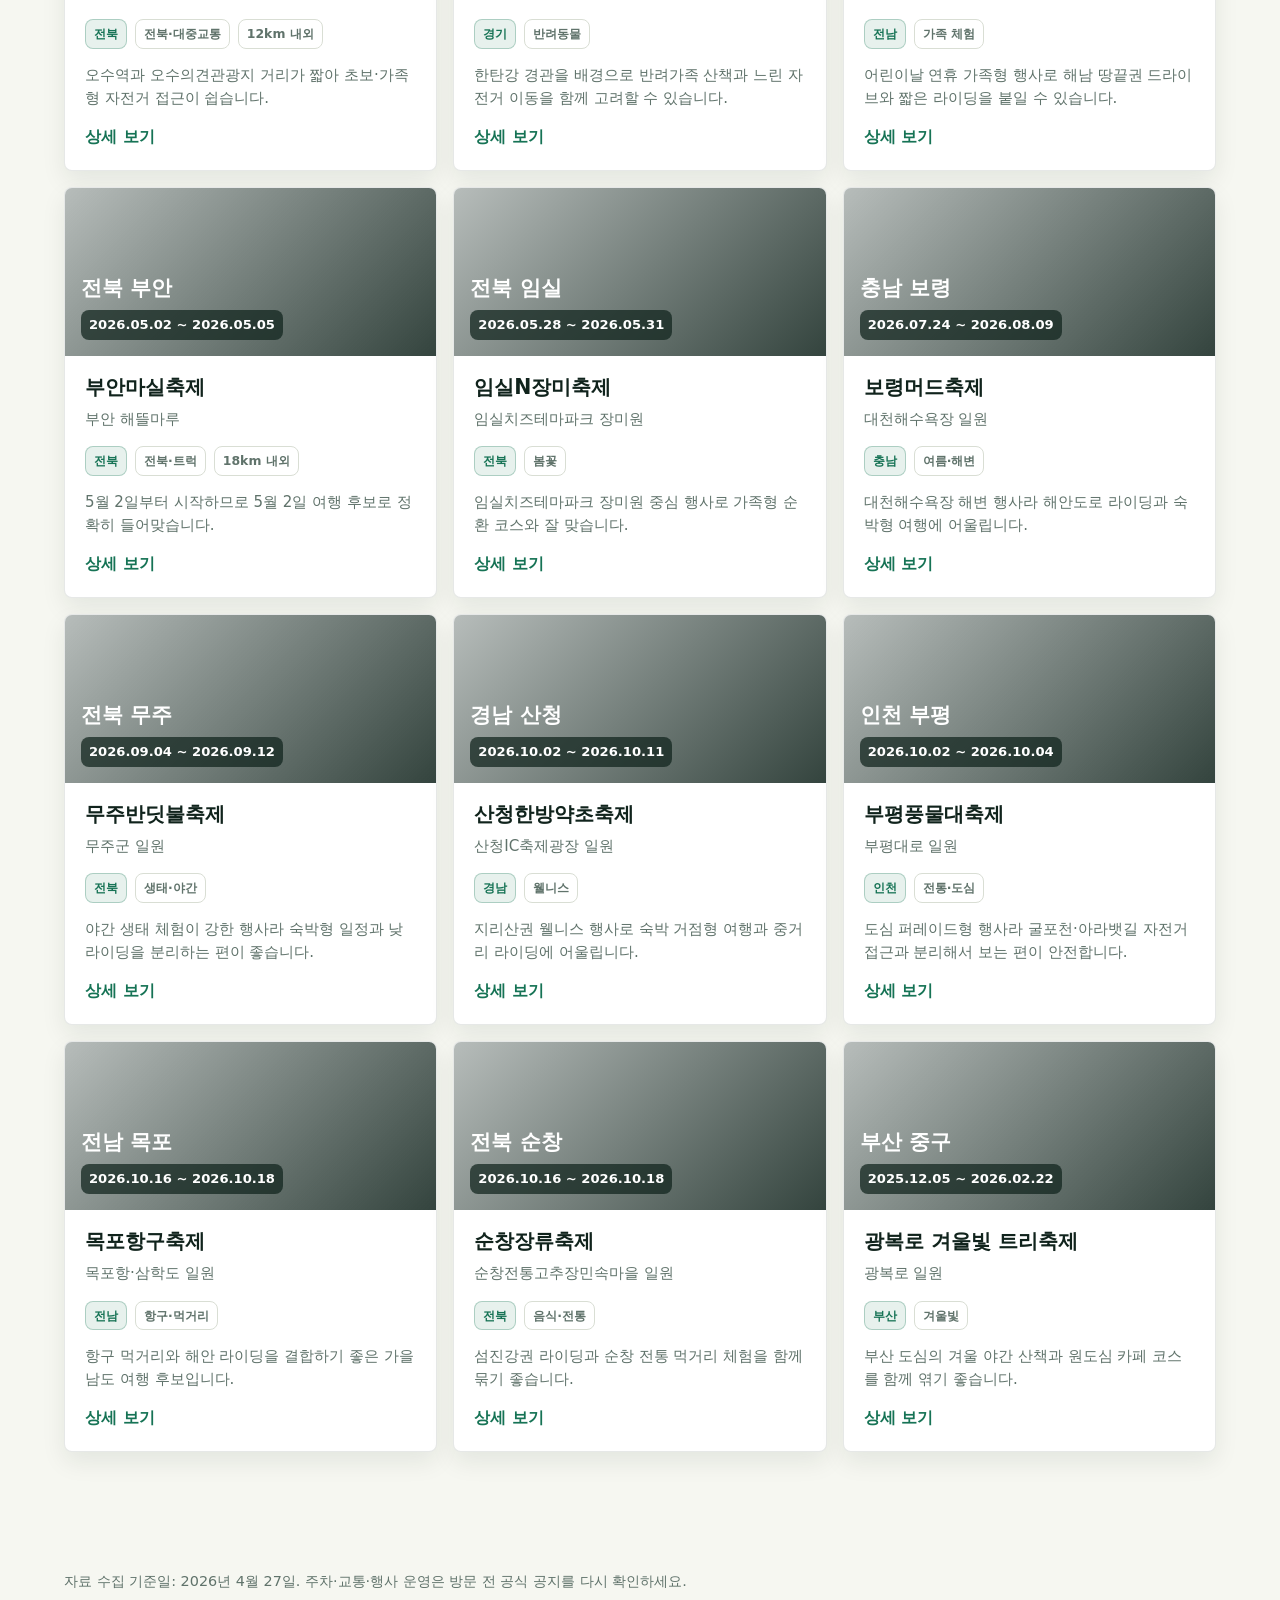
==== commit 910922ff: "V3.0" ====
--- a/index.html
+++ b/index.html
@@ -3,10 +3,10 @@
   <head>
     <meta charset="utf-8" />
     <meta name="viewport" content="width=device-width, initial-scale=1" />
-    <title>자전거여행 함께 가요</title>
+    <title>Bicycle Trip</title>
     <meta
       name="description"
-      content="전국의 자전거길, 축제, 맛집, 카페, 거점, 코스를 한 번에 비교하고 함께 라이딩하는 국내 자전거여행 큐레이션 홈페이지"
+      content="전국의 자전거길, 축제, 맛집, 카페, 주요 거점, 코스를 확인하고 함께 라이딩할 수 있는 국내 자전거여행 큐레이션 홈페이지"
     />
     <link rel="stylesheet" href="styles.css" />
   </head>
@@ -14,12 +14,12 @@
     <header class="site-header">
       <a class="brand" href="index.html" aria-label="홈으로 이동">
         <span class="brand-mark" aria-hidden="true"></span>
-        <span>자전거여행 함께 가요</span>
+        <span>Bicycle Trip</span>
       </a>
       <nav aria-label="주요 페이지">
         <a href="bike-roads.html">자전거길 정보</a>
         <a href="maps.html">코스 지도</a>
-        <a href="festivals.html">전국 행사 일정</a>
+        <a href="festivals.html">전국 행사 달력</a>
         <a href="itineraries.html">여행 일정</a>
         <a href="community.html">커뮤니티</a>
         <a href="login.html">로그인</a>
@@ -29,43 +29,27 @@
     <main>
       <section class="hero">
         <div class="hero-media" aria-hidden="true">
-          <video autoplay muted loop playsinline preload="metadata" poster="assets/seomjingang-bike-hero.png">
+          <video autoplay muted playsinline preload="metadata" poster="assets/seomjingang-bike-hero.png" data-hero-video>
             <source src="mp4/Main%20Page.mp4" type="video/mp4" />
           </video>
         </div>
         <div class="hero-copy">
           <p class="eyebrow">Ride Together Korea</p>
-          <h1>자전거여행 함께 가요</h1>
+          <h1>BICYCLE TRIIP</h1>
           <p>
-            전국의 자전거길, 축제, 맛집, 카페, 거점, 코스를 한 번에 비교하고
-            먼 지역은 트럭으로 이동해 함께 라이딩할 수 있는 국내 자전거여행 큐레이션입니다.
+            전국의 자전거길, 축제, 맛집, 카페, 주요 거점, 코스를 확인하고
+            함께 라이딩할 수 있는 국내 자전거여행 큐레이션입니다.
           </p>
           <div class="hero-actions">
-            <a class="button primary" href="festivals.html">전국 행사 일정 보기</a>
+            <a class="button primary" href="festivals.html">전국 행사 달력 보기</a>
             <a class="button" href="maps.html">코스 지도 열기</a>
-          </div>
-        </div>
-        <div class="hero-panel" aria-label="핵심 요약">
-          <div>
-            <strong>2026</strong>
-            <span>연중 일정</span>
-          </div>
-          <div>
-            <strong>월별</strong>
-            <span>행사 보기</span>
-          </div>
-          <div>
-            <strong>지역별</strong>
-            <span>코스 비교</span>
           </div>
         </div>
       </section>
 
       <section>
         <div class="section-head">
-          <p class="eyebrow">National Events</p>
           <h2>2026 전국 행사 일정</h2>
-          <p>월별·지역별 전체 목록은 전국 행사 일정 페이지에서 더 보기 좋게 필터링할 수 있습니다.</p>
         </div>
         <div class="home-schedule-tools" aria-label="2026 행사 일정 보기 옵션">
           <div class="schedule-view-tabs" id="homeScheduleMode" role="group" aria-label="일정 보기 방식">
--- a/styles.css
+++ b/styles.css
@@ -101,7 +101,7 @@
   position: relative;
   min-height: min(760px, 92vh);
   display: grid;
-  align-items: end;
+  align-items: start;
   grid-template-columns: minmax(0, 1fr);
   padding: 96px clamp(18px, 5vw, 72px) 34px;
   overflow: hidden;
@@ -146,7 +146,8 @@
 .hero-copy {
   max-width: 900px;
   color: #fff;
-  padding-bottom: clamp(60px, 10vh, 120px);
+  padding-top: clamp(14px, 3vh, 36px);
+  padding-bottom: 0;
 }
 
 .eyebrow {
@@ -184,12 +185,21 @@
 }
 
 .hero h1 {
-  max-width: none;
+  max-width: min(100%, 980px);
   white-space: nowrap;
-  font-size: clamp(1.55rem, 5.8vw, 5.4rem);
-}
-
-.hero-copy p:last-of-type,
+  font-size: clamp(2.4rem, 7.6vw, 6.2rem);
+  line-height: 0.96;
+}
+
+.hero-copy p:last-of-type {
+  max-width: 680px;
+  margin: 24px 0 0;
+  color: rgba(255, 255, 255, 0.9);
+  font-size: clamp(1.18rem, 2.25vw, 1.58rem);
+  font-weight: 850;
+  line-height: 1.52;
+}
+
 .page-hero p {
   max-width: 760px;
   margin: 22px 0 0;
@@ -2955,7 +2965,8 @@
   }
 
   .hero-copy {
-    padding-bottom: 44px;
+    padding-top: 8px;
+    padding-bottom: 0;
   }
 
   .hero-panel,
@@ -3132,7 +3143,7 @@
 
   .hero {
     min-height: 720px;
-    padding-top: 78px;
+    padding-top: 86px;
   }
 
   h1 {
@@ -3140,7 +3151,15 @@
     line-height: 1.05;
   }
 
-  .hero-copy p:last-of-type,
+  .hero h1 {
+    white-space: normal;
+    font-size: clamp(2.2rem, 10vw, 3.4rem);
+  }
+
+  .hero-copy p:last-of-type {
+    font-size: 1.08rem;
+  }
+
   .page-hero p {
     font-size: 1rem;
   }
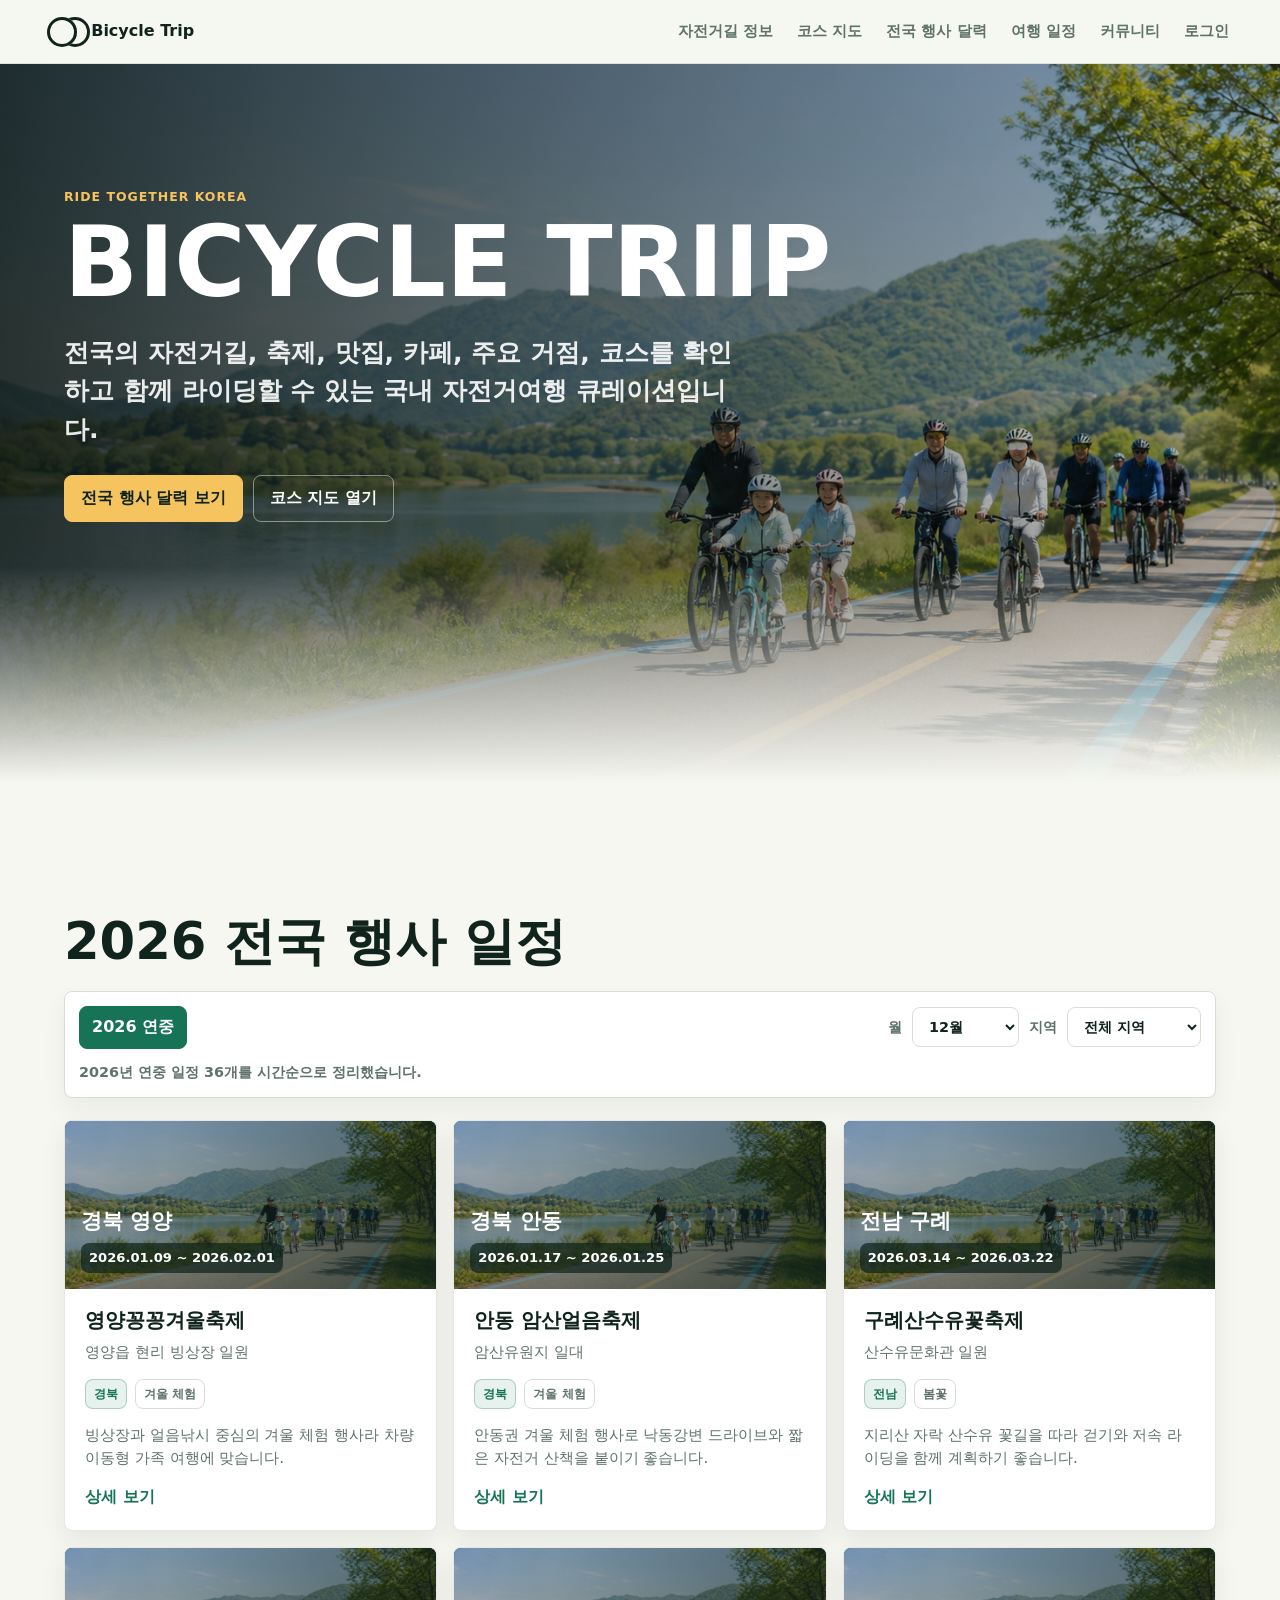
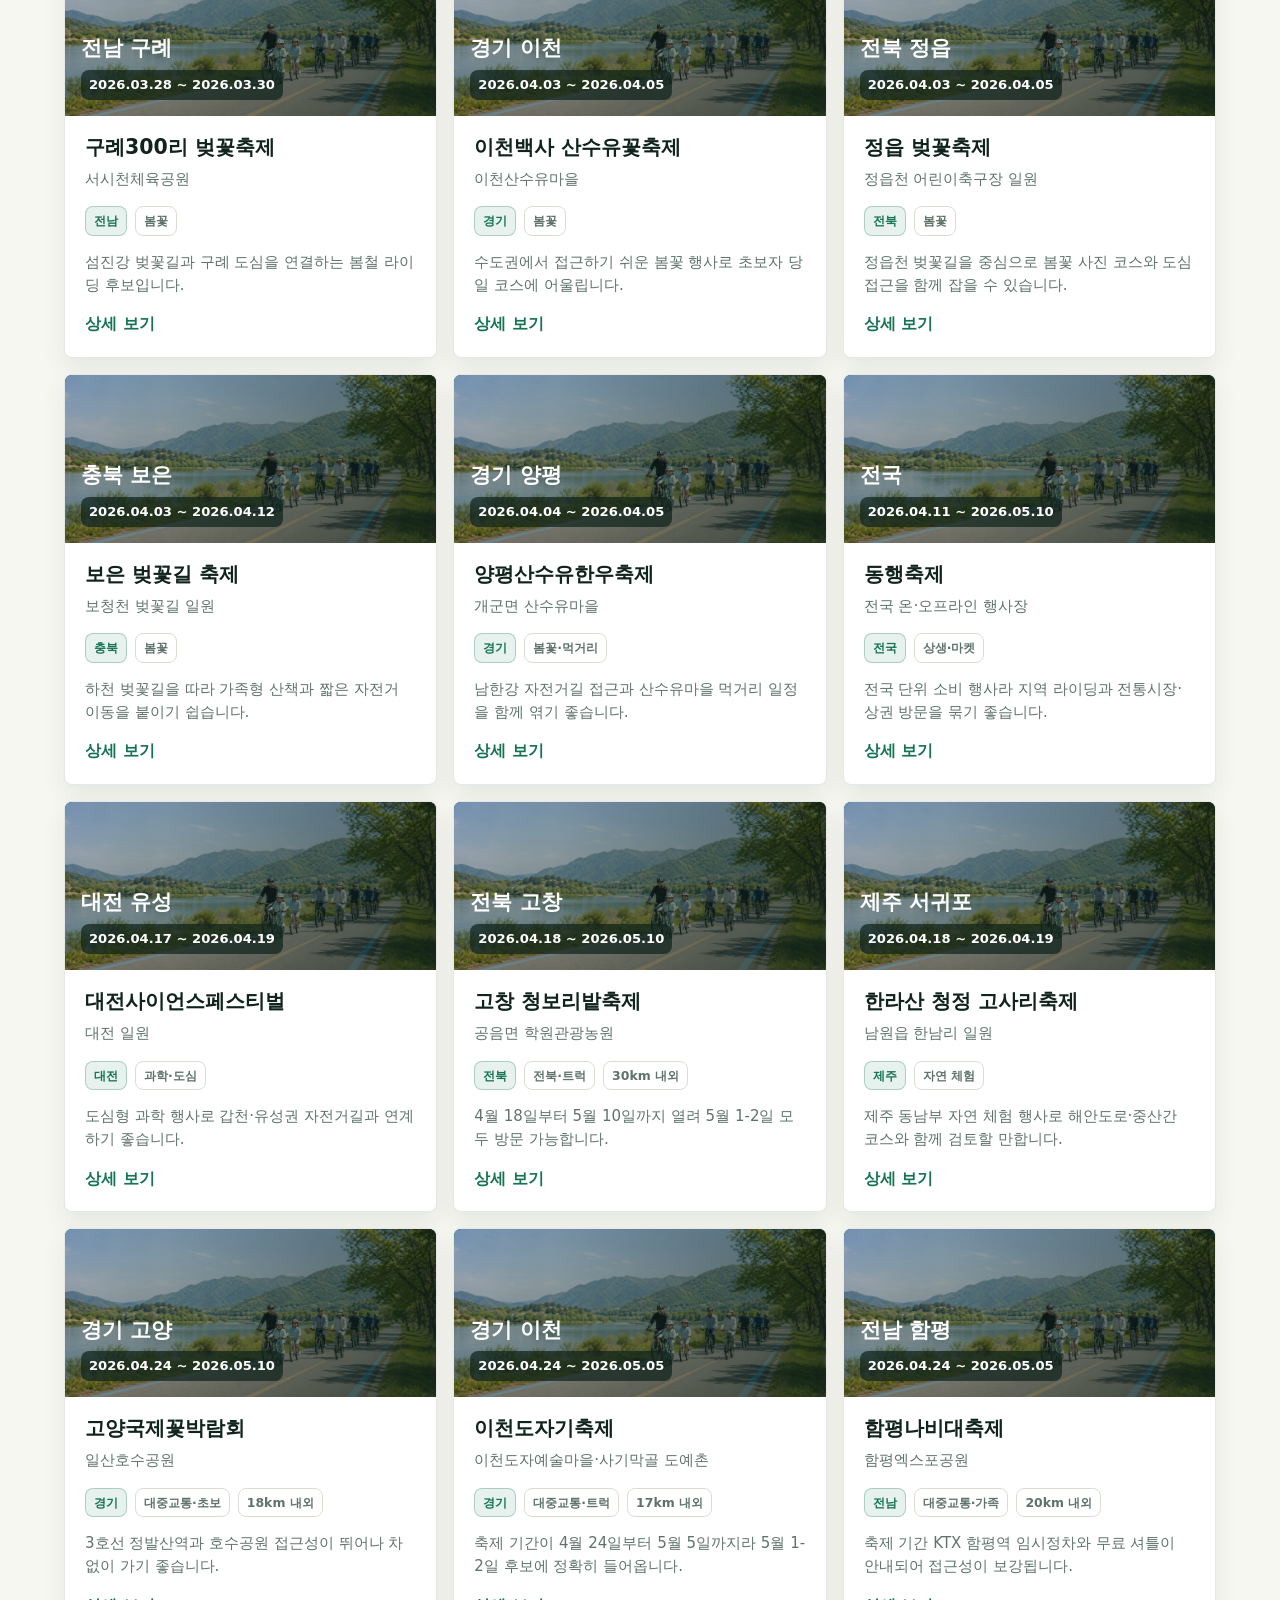
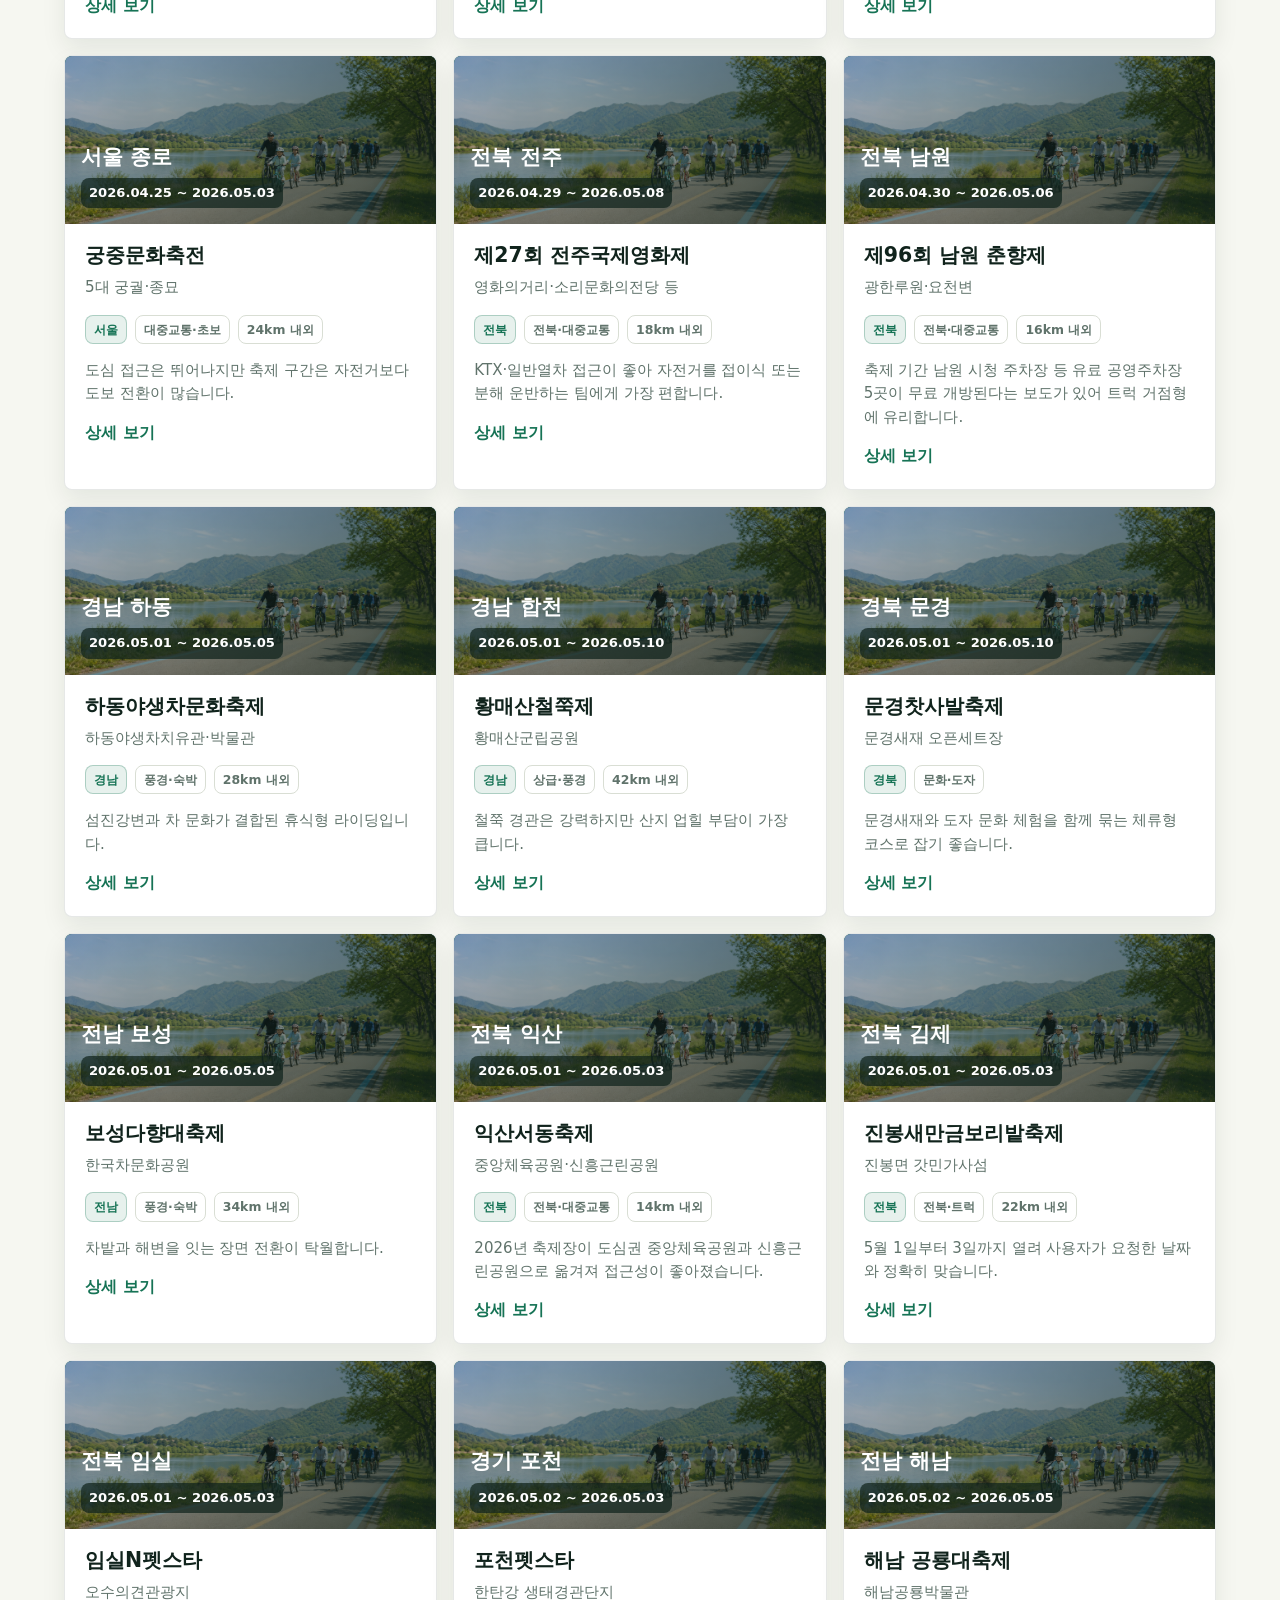
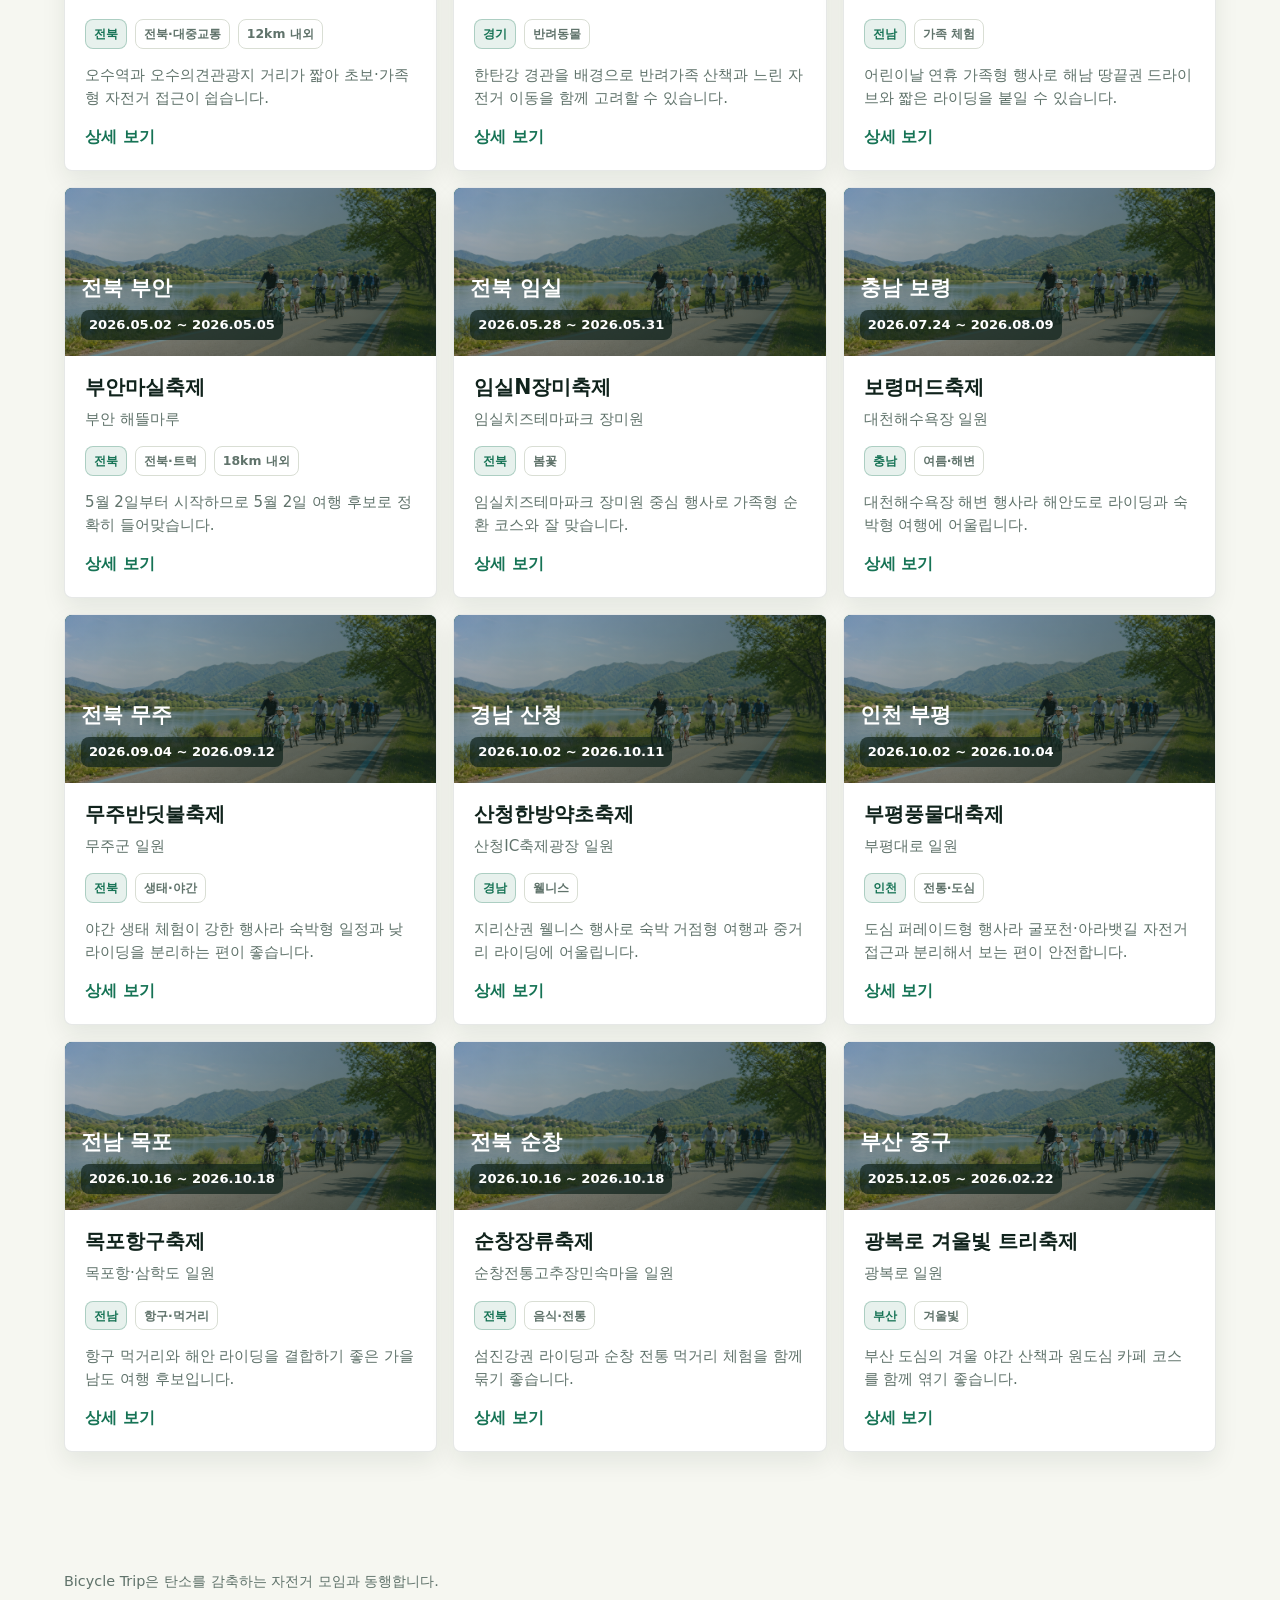
==== commit 6feae91f: "V3.1" ====
--- a/index.html
+++ b/index.html
@@ -53,29 +53,26 @@
         </div>
         <div class="home-schedule-tools" aria-label="2026 행사 일정 보기 옵션">
           <div class="schedule-view-tabs" id="homeScheduleMode" role="group" aria-label="일정 보기 방식">
-            <button class="active" type="button" data-home-schedule-mode="default">기본</button>
-            <button type="button" data-home-schedule-mode="year">2026 연중</button>
-            <button type="button" data-home-schedule-mode="month">월별</button>
-            <button type="button" data-home-schedule-mode="region">지역별</button>
+            <button class="active" type="button" data-home-schedule-mode="year">2026 연중</button>
           </div>
           <div class="home-schedule-selects">
-            <label class="sort-control" id="homeMonthControl" hidden>
+            <label class="sort-control" id="homeMonthControl">
               <span>월</span>
               <select id="homeMonthFilter"></select>
             </label>
-            <label class="sort-control" id="homeRegionControl" hidden>
+            <label class="sort-control" id="homeRegionControl">
               <span>지역</span>
               <select id="homeRegionFilter"></select>
             </label>
           </div>
-          <p class="calendar-meta" id="homeScheduleMeta">기본 전체 일정을 불러오는 중입니다.</p>
+          <p class="calendar-meta" id="homeScheduleMeta">2026년 연중 일정을 불러오는 중입니다.</p>
         </div>
         <div class="route-grid simple" id="homeSchedule"></div>
       </section>
     </main>
 
     <footer class="site-footer">
-      <p>자료 수집 기준일: 2026년 4월 27일. 주차·교통·행사 운영은 방문 전 공식 공지를 다시 확인하세요.</p>
+      <p>Bicycle Trip은 탄소를 감축하는 자전거 모임과 동행합니다.</p>
     </footer>
     <script src="script.js" defer></script>
   </body>
--- a/styles.css
+++ b/styles.css
@@ -699,9 +699,13 @@
   align-content: end;
   padding: 16px;
   color: #fff;
-  background:
+  background-color: #51645d;
+  background-image:
     linear-gradient(135deg, rgba(16, 35, 28, 0.3), rgba(16, 35, 28, 0.85)),
-    var(--card-image, linear-gradient(135deg, var(--green), var(--blue))) center / cover;
+    var(--card-image, linear-gradient(135deg, var(--green), var(--blue)));
+  background-position: center;
+  background-repeat: no-repeat;
+  background-size: cover;
 }
 
 .card-visual strong {
